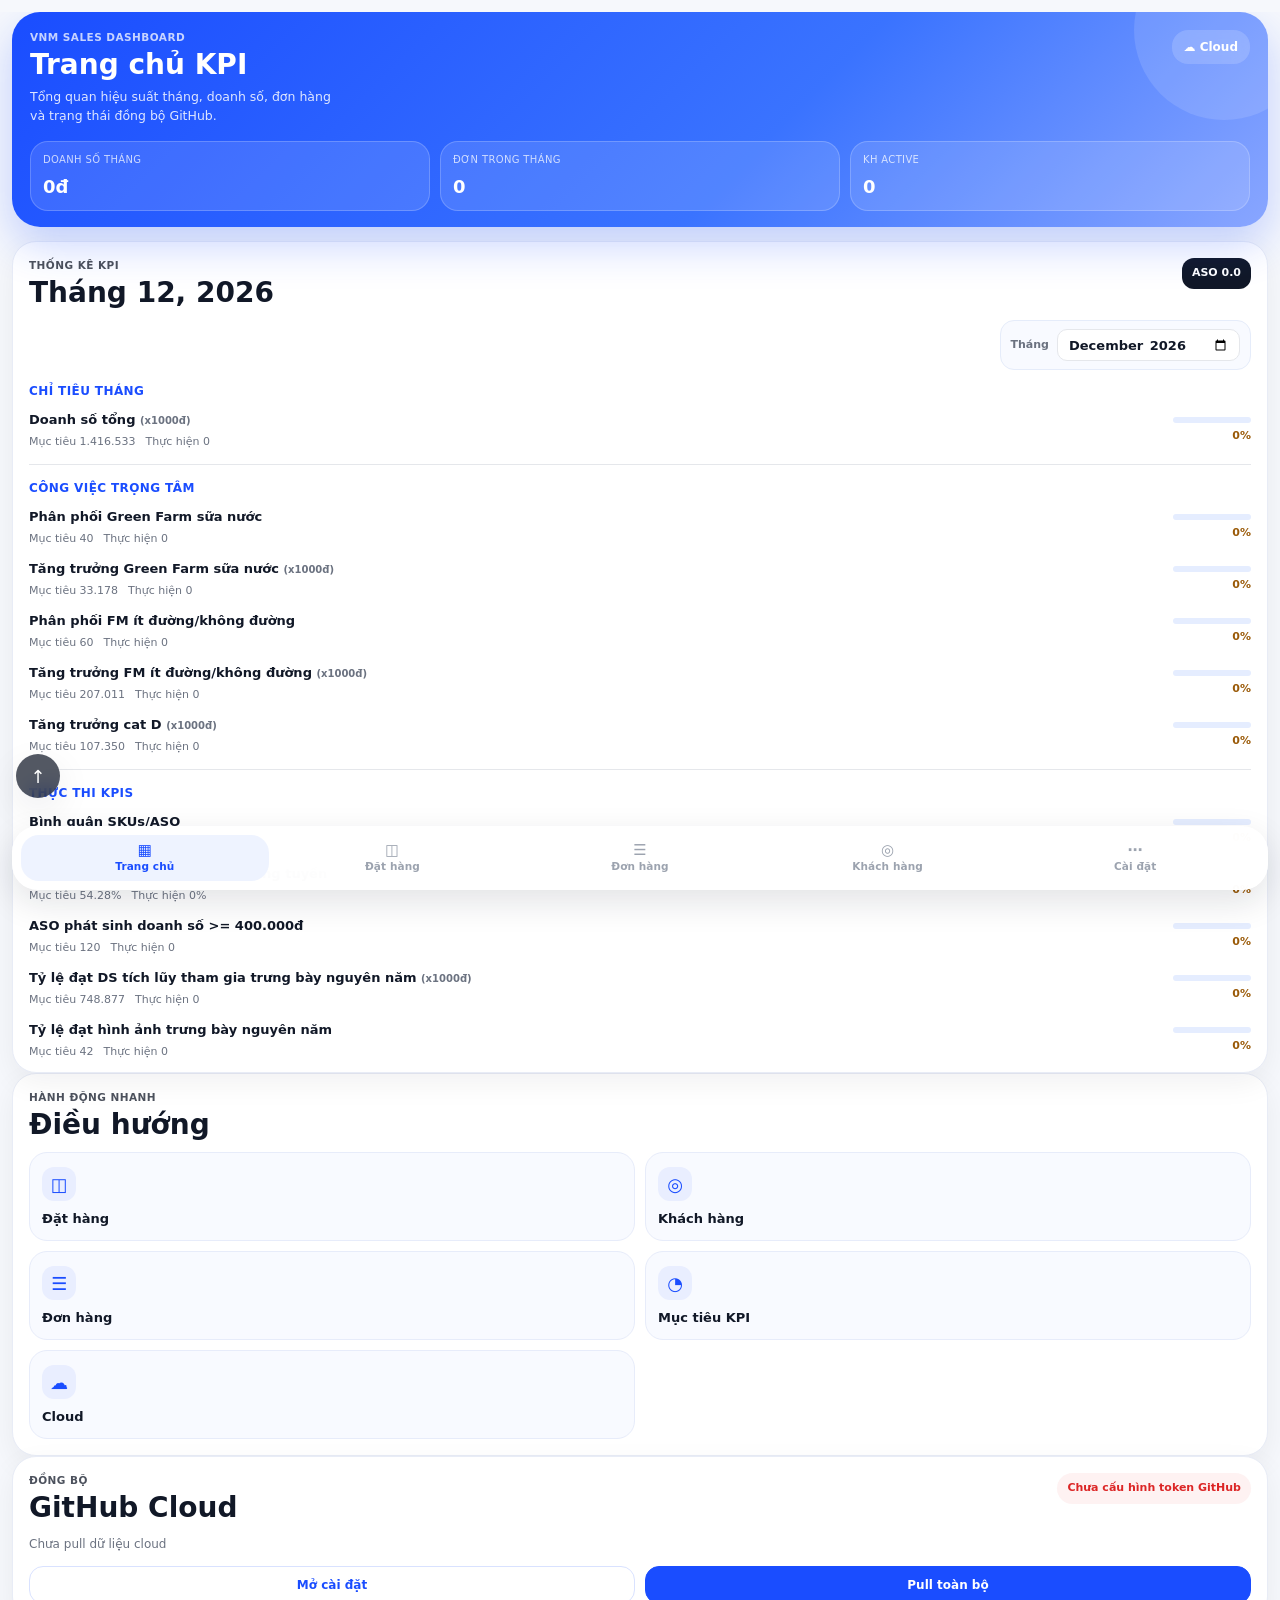
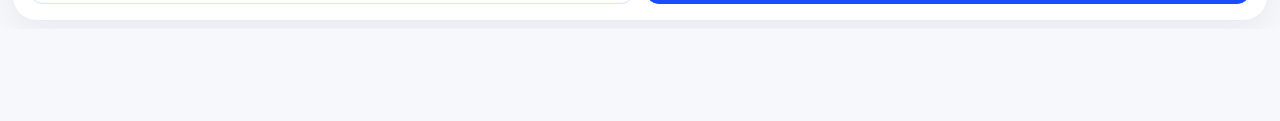
==== index.html @ 0642f8f5 "Refactor: centralize LS keys, escape HTML, ARIA, split long fns, add tests 1. Centralize all 13 loca" ====
<!DOCTYPE html>
<html lang="vi">
<head>
<meta charset="UTF-8">
<meta name="viewport" content="width=390,initial-scale=1,maximum-scale=1,minimum-scale=1,user-scalable=no,viewport-fit=cover">
<meta name="apple-mobile-web-app-capable" content="yes">
<meta name="apple-mobile-web-app-status-bar-style" content="black-translucent">
<meta name="apple-mobile-web-app-title" content="VNM Order">
<meta id="theme-color-meta" name="theme-color" content="#1A4DFF">
<title>VNM Order T04/2026</title>
<script>
try {
  var savedThemeMode = localStorage.getItem('vnm_theme_mode') || 'light';
  document.documentElement.setAttribute('data-theme', savedThemeMode === 'dark' ? 'dark' : 'light');
} catch (e) {}
</script>
<link rel="stylesheet" href="css/style.css">
</head>
<body>

<div id="loadingOverlay" class="loading-overlay">
  <div class="spinner"></div>
  <div style="font-size:17px;font-weight:700">Đang tải dữ liệu...</div>
  <div style="font-size:13px;opacity:.7">Lần đầu hơi lâu, vui lòng đợi</div>
</div>

<div id="main">

<!-- TRANG CHỦ KPI -->
<div id="page-home" class="page on" role="tabpanel" aria-labelledby="tab-home">
  <div class="home-shell">
    <div class="home-hero">
      <div class="home-hero-top">
        <div>
          <div class="home-kicker">VNM Sales Dashboard</div>
          <div class="home-title">Trang chủ KPI</div>
        </div>
        <button class="hero-sync-btn" onclick="syncOpenSettings()">☁️ Cloud</button>
      </div>
      <div class="home-subtitle">Tổng quan hiệu suất tháng, doanh số, đơn hàng và trạng thái đồng bộ GitHub.</div>
      <div id="home-hero-metrics" class="hero-metrics"></div>
    </div>
    <div id="home-content"></div>
  </div>
</div>

<!-- ĐẶT HÀNG -->
<div id="page-order" class="page" role="tabpanel" aria-labelledby="tab-order">
  <div class="sbar" style="padding-bottom:6px">
    <div class="page-head-inline">
      <div>
        <div class="page-kicker">Bán hàng</div>
        <div class="page-title">Đặt hàng</div>
      </div>
      <button class="head-mini-btn" onclick="gotoTab('don')">Xem đơn</button>
    </div>
    <div id="cus-selector" style="margin-bottom:6px"></div>
    <div class="sinp-wrap">
      <span class="sico">🔍</span>
      <input type="text" id="order-q" placeholder="Tìm sản phẩm, mã SP..." oninput="debounceRender('order')" aria-label="Tìm sản phẩm">
    </div>
    <div class="pills">
      <div class="pill on-all" onclick="setNhom(this,'order','')">Tất cả</div>
      <div class="pill" onclick="setNhom(this,'order','A')">A·Bột</div>
      <div class="pill" onclick="setNhom(this,'order','B')">B·Đặc</div>
      <div class="pill" onclick="setNhom(this,'order','C')">C·Nước</div>
      <div class="pill" onclick="setNhom(this,'order','D')">D·Chua</div>
    </div>
    <div class="pills" id="brand-pills" style="margin-top:5px;display:none"></div>
  </div>
  <div id="order-list"></div>
</div>

<!-- ĐƠN HÀNG -->
<div id="page-don" class="page" role="tabpanel" aria-labelledby="tab-don">
  <div class="page-section-head compact">
    <div>
      <div class="page-kicker">Lưu trữ và gửi đơn</div>
      <div class="page-title">Đơn hàng</div>
    </div>
    <button class="head-mini-btn" onclick="gotoTab('order')">Tạo đơn</button>
  </div>
  <div id="don-content"></div>
</div>

<!-- CÀI ĐẶT / QUẢN TRỊ -->
<div id="page-adm" class="page" role="tabpanel" aria-labelledby="tab-adm">
  <div class="page-section-head">
    <div>
      <div class="page-kicker">Quản trị dữ liệu</div>
      <div class="page-title">Cài đặt và vận hành</div>
    </div>
    <button class="head-mini-btn primary" onclick="syncOpenSettings()">Đồng bộ</button>
  </div>
  <div id="settings-overview" class="settings-overview"></div>
  <div class="settings-shortcuts">
    <button class="settings-card accent-blue" onclick="syncOpenSettings()">
      <span class="settings-card-title">Cloud GitHub</span>
      <span class="settings-card-desc">Push, pull, token, backup và restore</span>
    </button>
    <button class="settings-card accent-gold" onclick="gotoTab('km')">
      <span class="settings-card-title">Chương trình KM</span>
      <span class="settings-card-desc">Xem và chỉnh CTKM trong màn hình riêng</span>
    </button>
    <button class="settings-card accent-green" onclick="openBrandRulesSettings()">
      <span class="settings-card-title">Quy tắc phân loại</span>
      <span class="settings-card-desc">Tự cấu hình cách app nhận diện Green Farm, Ông Thọ, NSPN...</span>
    </button>
    <button class="settings-card accent-red" onclick="openCTSettings()" style="grid-column:1/-1">
      <span class="settings-card-title">📋 Quản lý CT Trưng Bày &amp; Tích Lũy</span>
      <span class="settings-card-desc">Xem và chỉnh DS min, chiết khấu, thưởng của VNM Shop · VIP Shop · SBPS theo từng mức</span>
    </button>
  </div>
  <div class="sbar">
    <div class="page-head-inline">
      <div>
        <div class="page-kicker">Danh mục bán hàng</div>
        <div class="page-title">Quản lý sản phẩm</div>
      </div>
      <button class="head-mini-btn" onclick="gotoTab('km')">CTKM</button>
    </div>
    <div class="sinp-wrap">
      <span class="sico">🔍</span>
      <input type="text" id="adm-q" placeholder="Tìm SP để chỉnh sửa..." oninput="debounceRender('adm')" aria-label="Tìm sản phẩm quản trị">
    </div>
    <div class="pills">
      <div class="pill on-all" onclick="setNhom(this,'adm','')">Tất cả</div>
      <div class="pill" onclick="setNhom(this,'adm','A')">A·Bột</div>
      <div class="pill" onclick="setNhom(this,'adm','B')">B·Đặc</div>
      <div class="pill" onclick="setNhom(this,'adm','C')">C·Nước</div>
      <div class="pill" onclick="setNhom(this,'adm','D')">D·Chua</div>
    </div>
  </div>
  <div class="adm-tools">
    <button class="btn-tool filled" onclick="syncOpenSettings()" style="background:linear-gradient(135deg,#2563EB,#3B82F6);border-color:#2563EB">☁️ Đồng bộ GitHub</button>
    <button class="btn-tool" onclick="exportProductsJSON()">📤 Xuất products.json</button>
    <button class="btn-tool" onclick="importProductsJSON()">📥 Nhập products.json</button>
  </div>
  <div id="adm-list" style="padding-bottom:72px"></div>
</div>

<!-- KHÁCH HÀNG -->
<div id="page-kh" class="page" role="tabpanel" aria-labelledby="tab-kh">
  <div class="sbar" style="padding-bottom:5px">
    <div class="page-head-inline">
      <div>
        <div class="page-kicker">Tuyến và độ phủ</div>
        <div class="page-title">Khách hàng</div>
      </div>
      <button class="head-mini-btn" onclick="gotoTab('home')">KPI</button>
    </div>
    <div class="sinp-wrap">
      <span class="sico">🔍</span>
      <input type="text" id="cus-search" placeholder="Tìm KH theo tên, mã..." oninput="cusFilterSearch(this.value)" aria-label="Tìm khách hàng">
    </div>
    <div class="pills" id="cus-route-pills" style="margin-bottom:5px"></div>
    <div style="display:flex;gap:6px;flex-wrap:wrap">
      <button onclick="cusExport()" style="flex:1;height:32px;border:1.5px solid var(--vm);border-radius:var(--Rr);background:#fff;color:var(--vm);font-size:11.5px;font-weight:700;cursor:pointer">📤 Xuất KH</button>
      <button onclick="cusImport()" style="flex:1;height:32px;border:1.5px solid var(--b);border-radius:var(--Rr);background:#fff;color:var(--b);font-size:11.5px;font-weight:700;cursor:pointer">📥 Nhập KH</button>
      <button onclick="cusManageRoutes()" style="flex:1;height:32px;border:1.5px solid var(--o);border-radius:var(--Rr);background:#fff;color:var(--o);font-size:11.5px;font-weight:700;cursor:pointer">📍 Tuyến</button>
    </div>
  </div>
  <div id="kh-list" style="padding-bottom:72px"></div>
</div>

<!-- CT KM -->
<div id="page-km" class="page" role="tabpanel">
  <div class="page-section-head compact">
    <div>
      <div class="page-kicker">Marketing programs</div>
      <div class="page-title">Chương trình khuyến mãi</div>
    </div>
    <button class="head-mini-btn" onclick="gotoTab('adm')">Cài đặt</button>
  </div>
  <div style="background:var(--card);margin:8px 12px;border-radius:var(--R);padding:12px;display:flex;gap:8px;flex-wrap:wrap;box-shadow:var(--shadow)">
    <button onclick="exportKM()" class="btn-tool" style="flex:1;margin:0;height:42px">📤 Xuất CT KM</button>
    <button onclick="importKM()" class="btn-tool" style="flex:1;margin:0;height:42px">📥 Nhập CT KM</button>
    <button onclick="loadKMFromURL()" class="btn-tool" style="flex:1;margin:0;height:42px">🌐 Load từ URL</button>
  </div>
  <div style="background:var(--card);margin:0 12px 8px;border-radius:var(--R);padding:10px 12px;display:flex;gap:8px;align-items:center;box-shadow:var(--shadow)">
    <input id="km-search-input" type="search" placeholder="Tìm theo tên CT KM..." oninput="kmSearchByName(this.value)" aria-label="Tìm chương trình khuyến mãi" style="flex:1;min-width:170px;height:40px;border:1.5px solid var(--n5);border-radius:var(--Rs);padding:0 14px;font-size:14px;">
    <button onclick="kmClearSearch()" class="btn-tool" style="flex:0 0 auto;margin:0;min-width:70px;height:40px;font-size:12px">✕ Xoá</button>
  </div>
  <div class="pills" style="margin:0 12px 8px">
    <div class="pill on-all" onclick="kmSetFilterGroup('')">Tất cả</div>
    <div class="pill" onclick="kmSetFilterGroup('A')">A·Bột</div>
    <div class="pill" onclick="kmSetFilterGroup('B')">B·Đặc</div>
    <div class="pill" onclick="kmSetFilterGroup('C')">C·Nước</div>
    <div class="pill" onclick="kmSetFilterGroup('D')">D·Chua</div>
    <div class="pill" onclick="kmSetFilterGroup('other')">Khác</div>
  </div>
  <div id="km-list" style="padding-bottom:72px"></div>
</div>

<!-- FABs -->
<button id="km-fab" class="fab-btn green" onclick="kmOpenModal()" style="display:none">＋</button>
<button id="adm-fab" class="fab-btn blue" onclick="spOpenModal()" style="display:none">＋</button>
<button id="kh-fab" class="fab-btn green" onclick="cusEdit(-1)" style="display:none">＋</button>
<button id="scroll-top-btn" onclick="scrollToTop()">↑</button>

<!-- MODAL THÊM/SỬA SP -->
<div id="sp-modal" onclick="spCloseModal(event)" style="display:none;position:fixed;inset:0;z-index:500;background:rgba(0,0,0,.5);backdrop-filter:blur(2px)">
  <div style="position:fixed;bottom:0;left:0;right:0;background:#fff;border-radius:20px 20px 0 0;max-height:92vh;display:flex;flex-direction:column;padding-bottom:env(safe-area-inset-bottom)">
    <div style="padding:16px 16px 12px;border-bottom:1px solid var(--n5);display:flex;justify-content:space-between;align-items:center;flex-shrink:0">
      <span id="sp-modal-t" style="font-size:17px;font-weight:800">Thêm sản phẩm</span>
      <button onclick="document.getElementById('sp-modal').style.display='none'" style="border:none;background:none;font-size:22px;color:var(--n3);cursor:pointer;padding:0">✕</button>
    </div>
    <div id="sp-modal-body" style="overflow-y:auto;padding:16px;flex:1"></div>
  </div>
</div>

<!-- KM MODAL -->
<div id="km-modal" onclick="kmCloseModal(event)" style="display:none;position:fixed;inset:0;z-index:500;background:rgba(0,0,0,.5);backdrop-filter:blur(2px)">
  <div style="position:fixed;bottom:0;left:0;right:0;background:#fff;border-radius:20px 20px 0 0;max-height:92vh;display:flex;flex-direction:column;padding-bottom:env(safe-area-inset-bottom)">
    <div style="padding:16px 16px 12px;border-bottom:1px solid var(--n5);display:flex;justify-content:space-between;align-items:center;flex-shrink:0">
      <span id="km-modal-t" style="font-size:17px;font-weight:800">Tạo CT KM</span>
      <button onclick="document.getElementById('km-modal').style.display='none'" style="border:none;background:none;font-size:22px;color:var(--n3);cursor:pointer;padding:0">✕</button>
    </div>
    <div id="km-modal-body" style="overflow-y:auto;padding:16px;flex:1"></div>
  </div>
</div>
</div><!-- #main -->

<div id="tabbar" role="tablist" aria-label="Điều hướng chính">
  <button class="tb on" onclick="gotoTab('home')" id="tab-home" role="tab" aria-selected="true" aria-controls="page-home"><span class="tb-icon">▦</span><span class="tb-label">Trang chủ</span></button>
  <button class="tb" onclick="gotoTab('order')" id="tab-order" role="tab" aria-selected="false" aria-controls="page-order"><span class="tb-icon">◫</span><span class="tb-label">Đặt hàng</span></button>
  <button class="tb" onclick="gotoTab('don')" id="tab-don" role="tab" aria-selected="false" aria-controls="page-don"><span class="tb-icon">☰</span><span class="tb-label">Đơn hàng</span><span class="tb-badge" id="don-badge"></span></button>
  <button class="tb" onclick="gotoTab('kh')" id="tab-kh" role="tab" aria-selected="false" aria-controls="page-kh"><span class="tb-icon">◎</span><span class="tb-label">Khách hàng</span></button>
  <button class="tb" onclick="gotoTab('adm')" id="tab-adm" role="tab" aria-selected="false" aria-controls="page-adm"><span class="tb-icon">⋯</span><span class="tb-label">Cài đặt</span></button>
</div>

<!-- ADMIN MODAL (legacy) -->
<div id="adm-modal" onclick="closeAdmModal(event)">
  <div id="adm-panel">
    <div class="adm-drag"></div>
    <div class="adm-phd">
      <span class="adm-ptitle" id="adm-ptitle">Chỉnh sửa SP</span>
      <button class="adm-pclose" onclick="closeAdmModal()">✕</button>
    </div>
    <div class="adm-pbody" id="adm-pbody"></div>
  </div>
</div>

<script src="js/config.js"></script>
<script src="js/data.js"></script>
<script src="js/cart.js"></script>
<script src="js/ui.js"></script>
<script src="js/km.js"></script>
<script src="js/customer.js"></script>
<script src="js/sync.js"></script>
<script src="js/main.js"></script>
</body>
</html>
---- css/style.css ----
/* ============================================================
   VNM ORDER — Vinamilk Mobile Dashboard v6
   Direction: Vinamilk Blue + VIB-like mobile banking clarity
   ============================================================ */

*{box-sizing:border-box;margin:0;padding:0;-webkit-tap-highlight-color:transparent}
html,body{width:100%;overflow-x:hidden}
body{font-family:system-ui,-apple-system,BlinkMacSystemFont,'Segoe UI',Roboto,'Helvetica Neue',Arial,sans-serif;background:var(--bg);color:var(--n1);font-size:14px;-webkit-text-size-adjust:100%;line-height:1.5;text-rendering:optimizeLegibility;-webkit-font-smoothing:antialiased;-moz-osx-font-smoothing:grayscale;font-synthesis:none;transition:background .2s ease,color .2s ease}
input,button,select,textarea{font-family:inherit;font-size:16px}

:root{
  /* Brand Colors */
  --vm:#1A4DFF;--vm2:#3A73FF;--vm3:#6C93FF;--vmL:#EEF3FF;--vmD:#1237B8;
  --gold:#F59E0B;--goldL:#FFF7E6;
  /* Semantic */
  --b:#2563EB;--bL:#EFF6FF;
  --r:#DC2626;--rL:#FEF2F2;
  --o:#F97316;--oL:#FFF7ED;
  --p:#7C3AED;--pL:#F5F3FF;
  /* Neutral */
  --bg:#F6F8FC;--card:#FFFFFF;
  --n1:#111827;--n2:#374151;--n3:#6B7280;--n4:#D1D5DB;--n5:#E5E7EB;--n6:#F3F4F6;
   --surface:#FFFFFF;--surface-2:#F8FAFC;
   --tabbar-bg:rgba(255,255,255,.96);--tabbar-border:rgba(255,255,255,.7);
   --overlay-bg:rgba(17,24,39,.72);
   --theme-card-bg:linear-gradient(135deg,#EEF3FF,#F8FBFF);
   --theme-card-border:#D9E2FF;
   --theme-card-active:#1A4DFF;
  /* Layout */
  --R:18px;--Rs:12px;--Rr:20px;
  --shadow:0 10px 30px rgba(17,24,39,.06);
  --shadow2:0 12px 36px rgba(17,24,39,.08);
  --shadow3:0 16px 44px rgba(17,24,39,.12);
}

html[data-theme='dark']{
   color-scheme:dark;
   --bg:#07111f;
   --card:#0f172a;
   --surface:#111c31;
   --surface-2:#0b1528;
   --n1:#e5eefc;
   --n2:#c7d3e6;
   --n3:#93a4bf;
   --n4:#41506b;
   --n5:#22304a;
   --n6:#16233a;
   --vmL:#112853;
   --bL:#10233f;
   --rL:#3a1820;
   --oL:#372312;
   --goldL:#372a10;
   --pL:#25183d;
   --tabbar-bg:rgba(9,16,30,.92);
   --tabbar-border:rgba(55,72,101,.65);
   --overlay-bg:rgba(3,8,18,.82);
   --theme-card-bg:linear-gradient(135deg,#0d1b32,#12274d);
   --theme-card-border:#294b8d;
   --theme-card-active:#7ea6ff;
   --shadow:0 10px 30px rgba(0,0,0,.28);
   --shadow2:0 12px 36px rgba(0,0,0,.34);
   --shadow3:0 16px 44px rgba(0,0,0,.42);
}

/* ============================================================
   TABBAR — Bottom navigation
   ============================================================ */
#tabbar{position:fixed;left:12px;right:12px;bottom:calc(10px + env(safe-area-inset-bottom));z-index:300;background:var(--tabbar-bg);backdrop-filter:blur(18px);-webkit-backdrop-filter:blur(18px);display:flex;border:1px solid var(--tabbar-border);box-shadow:0 12px 34px rgba(17,24,39,.12);border-radius:26px;padding:8px}
.tb{flex:1;border:none;background:none;color:#9CA3AF;font-size:10.5px;font-weight:700;letter-spacing:.1px;padding:8px 2px;cursor:pointer;position:relative;transition:all .2s ease;display:flex;flex-direction:column;align-items:center;gap:3px;border-radius:18px}
.tb.on{color:var(--vm);background:var(--vmL)}
.tb:active{opacity:.7;transform:scale(.98)}
.tb-icon{font-size:15px;line-height:1}
.tb-label{line-height:1.1}
.tb-badge{position:absolute;top:4px;right:calc(50% - 18px);background:var(--r);color:#fff;border-radius:9px;font-size:9px;font-weight:800;padding:1px 5px;min-width:16px;text-align:center;display:none;box-shadow:0 1px 3px rgba(220,38,38,.4)}

/* ============================================================
   MAIN LAYOUT
   ============================================================ */
#main{padding-top:calc(12px + env(safe-area-inset-top));padding-bottom:calc(92px + env(safe-area-inset-bottom))}
.page{display:none !important;overflow-y:auto;-webkit-overflow-scrolling:touch;min-height:calc(100vh - 104px - env(safe-area-inset-bottom))}
.page.on{display:block !important}
#page-order.on{display:flex !important;flex-direction:column;overflow:hidden}
#order-list{flex:1;overflow-y:auto;-webkit-overflow-scrolling:touch}

/* ============================================================
   SEARCH BAR — Sticky within page (NOT fixed)
   ============================================================ */
.sbar{position:sticky;top:0;z-index:50;background:rgba(246,248,252,.96);backdrop-filter:blur(14px);-webkit-backdrop-filter:blur(14px);padding:10px 12px 8px}
.sinp-wrap{position:relative;margin-bottom:7px}
.sinp-wrap input{width:100%;height:40px;background:var(--n6);border:1.5px solid transparent;border-radius:var(--Rr);padding:0 14px 0 38px;font-size:16px;color:var(--n1);transition:border-color .2s}
.sinp-wrap input:focus{outline:none;border-color:var(--vm);background:#fff}
.sinp-wrap input::placeholder{color:var(--n3)}
.sico{position:absolute;left:12px;top:50%;transform:translateY(-50%);color:var(--n3);font-size:15px;pointer-events:none}

/* ============================================================
   PILLS — Rounded filter chips
   ============================================================ */
.pills{display:flex;gap:6px;overflow-x:auto;scrollbar-width:none;padding:1px 0}.pills::-webkit-scrollbar{display:none}
.pill{flex-shrink:0;border:1.5px solid var(--n5);background:var(--card);color:var(--n2);font-size:12px;font-weight:600;padding:5px 14px;border-radius:var(--Rr);cursor:pointer;white-space:nowrap;transition:all .15s ease}
.pill:active{transform:scale(.96)}
.pill.on-all{background:var(--n1);color:#fff;border-color:var(--n1)}
.pill.on-A{background:var(--bL);color:var(--b);border-color:var(--b)}
.pill.on-B{background:var(--oL);color:var(--o);border-color:var(--o)}
.pill.on-C{background:var(--vmL);color:var(--vm);border-color:var(--vm)}
.pill.on-D{background:var(--rL);color:var(--r);border-color:var(--r)}
.pill.on-other{background:var(--n6);color:var(--n1);border-color:var(--n3)}

/* ============================================================
   PRODUCT CARD — Clean elevated cards
   ============================================================ */
.sp-card{background:var(--card);margin:8px 12px;border-radius:var(--R);box-shadow:var(--shadow);overflow:hidden;border:1px solid #E8ECF6;transition:all .2s ease}
.sp-card.inCart{border-color:var(--vm2);box-shadow:0 0 0 1px var(--vm2),var(--shadow)}
.sp-top{display:flex;gap:10px;padding:12px 14px 10px}
.sp-bar{width:3.5px;border-radius:2px;flex-shrink:0;align-self:stretch}
.sp-body{flex:1;min-width:0}
.sp-toggle{flex-shrink:0;align-self:center;background:none;border:none;cursor:pointer;color:var(--n3);font-size:12px;padding:4px 2px 4px 4px;line-height:1;transition:opacity .15s}
.sp-toggle:active{opacity:.5}
.sp-name{font-size:14px;font-weight:700;color:var(--n1);line-height:1.35;word-break:break-word;display:flex;align-items:center;gap:4px;cursor:pointer}
.sp-meta{display:flex;gap:5px;flex-wrap:wrap;margin-top:5px}
.sp-chip{font-size:10.5px;font-weight:600;color:var(--n3);background:var(--n6);border-radius:6px;padding:2px 8px}
.sp-kmbadge{font-size:10.5px;font-weight:700;color:var(--vm);background:var(--vmL);border-radius:6px;padding:2px 8px}
.km-line{display:flex;gap:6px;flex-wrap:wrap;padding:4px 14px 0;line-height:1.4}
.km-jump-chip{border:none;background:var(--vmL);color:var(--vm);font-size:11px;font-weight:800;padding:4px 9px;border-radius:999px;cursor:pointer;line-height:1.2}
.km-jump-chip.muted{background:var(--n6);color:var(--n3)}
.km-jump-chip:active{transform:scale(.97)}

/* ============================================================
   PRICE TABLE — Refined grid
   ============================================================ */
.ptbl{margin:10px 14px 0;border-radius:var(--Rs);overflow:hidden;border:1px solid var(--n5)}
.pt-h{display:grid;grid-template-columns:52px 1fr 1fr 1fr;background:var(--n6);border-bottom:1px solid var(--n5);padding:6px 10px}
.phc{font-size:10px;font-weight:700;color:var(--n3);text-transform:uppercase;letter-spacing:.3px;text-align:right}.phc:first-child{text-align:left}.phc.km{color:var(--vm)}.phc.vt{color:var(--b)}
.pt-r{display:grid;grid-template-columns:52px 1fr 1fr 1fr;padding:7px 10px;background:#fff}
.pt-r+.pt-r{border-top:1px solid var(--n6)}
.prc-l{font-size:11.5px;font-weight:700;color:var(--n2)}
.prc-g{font-size:11.5px;color:var(--n4);text-align:right}.prc-g.sx{text-decoration:line-through;color:var(--n4)}
.prc-k{font-size:13.5px;font-weight:800;text-align:right}.prc-k.eq{color:var(--n1)}.prc-k.dif{color:var(--vm)}
.prc-v{font-size:11px;color:var(--b);text-align:right;font-weight:600}

/* ============================================================
   QUANTITY INPUT AREA
   ============================================================ */
.qty-area{display:flex;gap:8px;padding:12px 14px 14px;align-items:center}
.qbox{display:flex;align-items:stretch;border:1.5px solid var(--n5);border-radius:var(--Rs);overflow:hidden;flex:1;transition:border-color .2s}
.qbox:focus-within{border-color:var(--vm)}
.qlbl{background:var(--n6);font-size:11.5px;font-weight:700;color:var(--n2);padding:0 10px;display:flex;align-items:center;border-right:1px solid var(--n5);white-space:nowrap}
.qinp{flex:1;height:44px;border:none;text-align:center;font-size:18px;font-weight:700;color:var(--n1);background:#fff;-webkit-appearance:none;min-width:0}
.qinp:focus{outline:none;background:var(--vmL)}
.btn-add{height:44px;padding:0 16px;background:var(--vm);color:#fff;border:none;border-radius:var(--Rs);font-size:14px;font-weight:700;cursor:pointer;white-space:nowrap;flex-shrink:0;transition:all .15s}
.btn-add:active{background:var(--vmD);transform:scale(.96)}

/* ============================================================
   PREVIEW BOX
   ============================================================ */
.pv-box{margin:0 14px 12px;background:var(--vmL);border-radius:var(--Rs);padding:10px 12px;border:1px solid #C9D7FF;display:none}
.pv-row{display:flex;justify-content:space-between;align-items:baseline;margin-bottom:4px}
.pv-l{font-size:12px;color:var(--vm2);font-weight:600}.pv-v{font-size:14px;font-weight:800;color:var(--vm)}.pv-vat{font-size:11.5px;color:var(--b)}
.pv-v-sm{font-size:12.5px;font-weight:700;color:var(--vm);text-align:right;margin-left:10px}
.pv-note{font-size:11px;color:var(--n2);text-align:right;margin-left:10px}
.pv-row-note{align-items:flex-start}
.btn-ok{width:100%;height:40px;background:var(--vm);color:#fff;border:none;border-radius:var(--Rs);font-size:14px;font-weight:700;cursor:pointer;margin-top:6px;transition:all .15s}
.btn-ok:active{background:var(--vmD)}

/* ============================================================
   ORDER PAGE (Đơn hàng)
   ============================================================ */
.ord-wrap{background:var(--card);margin:8px 12px;border-radius:var(--R);box-shadow:var(--shadow2);overflow:hidden;border:1px solid #E8ECF6}
.ord-hd{background:linear-gradient(135deg,var(--vm),var(--vm2));color:#fff;padding:14px 16px;display:flex;justify-content:space-between;align-items:center}
.ord-hdT{font-size:15px;font-weight:700}.ord-hdV{font-size:17px;font-weight:800}
.oi{padding:12px 16px;border-bottom:1px solid var(--n5)}
.oi-top{display:flex;justify-content:space-between;align-items:flex-start}
.oi-name{font-size:13.5px;font-weight:700;flex:1;padding-right:8px;word-break:break-word;line-height:1.35}
.oi-del{border:none;background:none;color:var(--r);font-size:16px;cursor:pointer;flex-shrink:0;padding:2px}
.oi-sub{font-size:11px;color:var(--n3);margin:3px 0}
.oi-qty{font-size:11.5px;color:var(--n2);font-weight:600;margin-bottom:4px}
.oi-km{font-size:11px;color:var(--vm);font-weight:700;background:var(--vmL);padding:3px 8px;border-radius:6px;display:inline-block;margin-bottom:4px}
.oi-pr{display:flex;justify-content:space-between;align-items:baseline}
.oi-pl{font-size:11.5px;color:var(--n2)}.oi-pv{font-size:15px;font-weight:800;color:var(--vm)}

.ord-ft{padding:14px 16px 16px}
.ft-row{display:flex;justify-content:space-between;align-items:baseline;margin-bottom:6px}
.ft-l{font-size:12.5px;color:var(--n2)}.ft-v{font-size:12.5px;color:var(--n2);font-weight:500}
.ft-save{font-size:12.5px;color:var(--r);font-weight:700}
.ft-grand{border-top:2px solid var(--n5);padding-top:12px;margin-top:8px}
.ft-gr{display:flex;justify-content:space-between;align-items:baseline;margin-bottom:4px}
.ft-gl{font-size:15px;font-weight:700}.ft-gv{font-size:22px;font-weight:800;color:var(--vm)}
.ft-vl{font-size:11.5px;color:var(--b)}.ft-vv{font-size:14px;font-weight:700;color:var(--b)}
.makh-inp{width:100%;height:44px;border:1.5px solid var(--n5);border-radius:var(--R);font-size:16px;padding:0 14px;margin:10px 0 8px;color:var(--n1);transition:border-color .2s}
.makh-inp:focus{outline:none;border-color:var(--vm)}
.btn-submit{width:100%;height:50px;background:linear-gradient(135deg,var(--vm),var(--vm2));color:#fff;border:none;border-radius:var(--R);font-size:16px;font-weight:800;cursor:pointer;box-shadow:0 4px 12px rgba(26,77,255,.24);transition:all .15s}
.btn-submit:active{transform:scale(.98);box-shadow:0 2px 6px rgba(26,77,255,.18)}
.btn-clear{width:100%;height:42px;background:none;color:var(--r);border:1.5px solid var(--r);border-radius:var(--R);font-size:13px;font-weight:600;cursor:pointer;margin-top:8px}
.order-meta-grid{display:grid;grid-template-columns:1fr;gap:8px;margin-top:12px}
.order-meta-field{display:flex;flex-direction:column;gap:4px}
.order-meta-label{font-size:10.5px;font-weight:700;color:var(--n3);text-transform:uppercase;letter-spacing:.3px}
.order-date-input{width:100%;height:42px;border:1.5px solid var(--n5);border-radius:var(--Rs);padding:0 12px;background:#fff;color:var(--n1);font-size:15px;font-weight:700}
.order-date-input:focus{outline:none;border-color:var(--vm)}

/* ============================================================
   ADMIN / MANAGE SECTION
   ============================================================ */
.adm-section{margin:8px 12px 0;background:var(--card);border-radius:var(--R);box-shadow:var(--shadow);overflow:hidden;border:1px solid #E8ECF6}
.adm-sec-hd{background:var(--vm);color:#fff;padding:12px 16px;font-size:13.5px;font-weight:700;display:flex;justify-content:space-between;align-items:center;letter-spacing:.2px}
.adm-sp-row{padding:12px 16px;border-bottom:1px solid var(--n5)}
.adm-sp-name{font-size:14px;font-weight:700;color:var(--n1);margin-bottom:3px;word-break:break-word}
.adm-sp-info{display:flex;gap:6px;flex-wrap:wrap;align-items:center}
.adm-chip{font-size:10.5px;font-weight:600;color:var(--n3);background:var(--n6);border-radius:6px;padding:2px 8px}

/* Admin Modal */
#adm-modal{display:none;position:fixed;inset:0;z-index:500;background:rgba(0,0,0,.5)}
#adm-panel{position:fixed;bottom:0;left:0;right:0;background:var(--card);border-radius:20px 20px 0 0;max-height:88vh;overflow-y:auto;padding-bottom:calc(16px + env(safe-area-inset-bottom))}
.adm-drag{width:36px;height:4px;background:var(--n4);border-radius:2px;margin:12px auto 10px}
.adm-phd{padding:0 16px 12px;border-bottom:1px solid var(--n5);display:flex;justify-content:space-between;align-items:center}
.adm-ptitle{font-size:17px;font-weight:800;color:var(--n1)}
.adm-pclose{border:none;background:none;font-size:22px;color:var(--n3);cursor:pointer}
.adm-pbody{padding:16px}

/* Tool Buttons */
.adm-tools{padding:0 12px 10px}
.btn-tool{width:100%;height:48px;border:1.5px solid var(--vm);border-radius:var(--R);background:var(--card);color:var(--vm);font-size:14px;font-weight:700;cursor:pointer;margin-top:8px;transition:all .15s}
.btn-tool:active{transform:scale(.98)}
.btn-tool.filled{background:var(--vm);color:#fff;box-shadow:0 2px 8px rgba(26,77,255,.18)}

/* ============================================================
   KH (Customer) CARDS
   ============================================================ */
.kh-card{background:var(--card);margin:8px 12px;border-radius:var(--R);box-shadow:var(--shadow);overflow:hidden}
.kh-head{background:var(--bg);padding:12px 16px;display:flex;justify-content:space-between;align-items:center;border-bottom:1px solid var(--n5)}
.kh-ma{font-size:15px;font-weight:700}.kh-total{font-size:14px;font-weight:700;color:var(--vm)}
.kh-ord{padding:8px 16px;border-bottom:1px solid var(--n5)}
.ko-d{font-size:11.5px;color:var(--n2)}.ko-s{font-size:13px;font-weight:700;color:var(--vm)}
.ko-i{font-size:11px;color:var(--n3);margin-top:2px}

/* ============================================================
   KM CARDS
   ============================================================ */
.km-card{background:var(--card);margin:8px 12px;border-radius:var(--R);box-shadow:var(--shadow);overflow:hidden}
.km-card.km-card-focus{box-shadow:0 0 0 2px rgba(26,77,255,.18),var(--shadow2);border:1px solid rgba(26,77,255,.28)}
.km-card-h{padding:14px 16px;display:flex;justify-content:space-between;align-items:flex-start;gap:8px;border-bottom:1px solid var(--n5)}
.km-card-nm{font-size:14.5px;font-weight:800;color:var(--n1);margin-bottom:3px}
.km-card-sm{font-size:11.5px;color:var(--n3);line-height:1.4}
.km-badge{font-size:10.5px;font-weight:700;padding:3px 10px;border-radius:var(--Rr);background:var(--n6);color:var(--n3);white-space:nowrap;flex-shrink:0}
.km-badge.on{background:var(--vmL);color:var(--vm)}
.km-card-f{padding:10px 16px;display:flex;gap:8px}
.btn-kme{flex:1;height:36px;border:1.5px solid var(--vm);border-radius:var(--Rs);background:var(--card);color:var(--vm);font-size:12.5px;font-weight:700;cursor:pointer;transition:all .15s}
.btn-kme:active{background:var(--vmL)}
.btn-kmt{height:36px;padding:0 14px;border:1.5px solid var(--n5);border-radius:var(--Rs);background:var(--card);color:var(--n2);font-size:12.5px;font-weight:700;cursor:pointer}
.btn-kmd{height:36px;padding:0 14px;border:1.5px solid var(--r);border-radius:var(--Rs);background:var(--card);color:var(--r);font-size:12.5px;font-weight:700;cursor:pointer}

/* KM Section Header */
.km-sec-hd{padding:10px 16px;font-weight:700;color:var(--n1);background:var(--n6);border-bottom:1px solid var(--n5);font-size:13.5px}

/* ============================================================
   KM FORM FIELDS
   ============================================================ */
.kf{margin-bottom:16px}
.kfl{font-size:11px;font-weight:800;color:var(--n3);text-transform:uppercase;letter-spacing:.5px;margin-bottom:6px}
.km-types{display:grid;grid-template-columns:1fr 1fr;gap:8px}
.km-type-btn{border:1.5px solid var(--n5);border-radius:var(--Rs);background:var(--card);color:var(--n2);font-size:12.5px;font-weight:700;padding:10px 8px;cursor:pointer;text-align:center;transition:all .15s}
.km-type-btn.sel{border-color:var(--vm);background:var(--vmL);color:var(--vm)}
.km-stack-btn{border:1.5px solid var(--n5);border-radius:var(--Rs);background:var(--card);color:var(--n2);font-size:12.5px;font-weight:700;padding:12px 10px;cursor:pointer;text-align:center;line-height:1.4;width:100%;transition:all .15s}
.km-stack-btn.sel{border-color:var(--b);background:var(--bL);color:var(--b)}
.km-nhom-row{display:flex;gap:6px;flex-wrap:wrap;margin-bottom:8px}
.km-nhom-btn{border:1.5px solid var(--n5);background:var(--card);color:var(--n2);font-size:11.5px;font-weight:700;padding:5px 14px;border-radius:var(--Rr);cursor:pointer;transition:all .15s}
.km-nhom-btn.sel{background:var(--vm);color:#fff;border-color:var(--vm)}
.km-picker{background:var(--n6);border-radius:var(--Rs);border:1px solid var(--n5);padding:8px;max-height:200px;overflow-y:auto}
.km-pick-row{display:flex;align-items:center;gap:8px;padding:6px 0;border-bottom:1px solid var(--card)}
.km-pick-row:last-child{border:none}
.km-pick-cb{width:20px;height:20px;accent-color:var(--vm);cursor:pointer;flex-shrink:0}
.km-tier-row{display:flex;gap:7px;align-items:center;margin-bottom:8px;background:var(--card);border:1px solid var(--n5);border-radius:var(--Rs);padding:10px 12px}
.km-tier-row label{font-size:11.5px;font-weight:700;color:var(--n2);white-space:nowrap}
.km-tier-row input,.km-tier-row select{flex:1;min-width:50px;height:36px;border:1.5px solid var(--n5);border-radius:8px;padding:0 8px;font-size:14px;color:var(--n1)}
.km-tier-row input:focus,.km-tier-row select:focus{outline:none;border-color:var(--vm)}
.btn-dtr{border:none;background:none;color:var(--r);font-size:16px;cursor:pointer;flex-shrink:0;padding:4px}
.btn-atr{width:100%;height:36px;border:1.5px dashed var(--n4);border-radius:var(--Rs);background:none;color:var(--n3);font-size:12.5px;font-weight:600;cursor:pointer;margin-top:6px}
.km-preview-box{background:var(--vmL);border:1px solid #C9D7FF;border-radius:var(--Rs);padding:12px 14px;margin-top:10px}
.km-pv-row{display:flex;justify-content:space-between;font-size:12.5px;color:var(--n2);margin-bottom:4px}
.btn-km-save{width:100%;height:52px;background:linear-gradient(135deg,var(--vm),var(--vm2));color:#fff;border:none;border-radius:var(--R);font-size:16px;font-weight:800;cursor:pointer;margin-top:12px;box-shadow:0 4px 12px rgba(26,77,255,.24);transition:all .15s}
.btn-km-save:active{transform:scale(.98)}
.custom-progress-row{display:grid;grid-template-columns:minmax(0,2fr) repeat(3,minmax(0,1fr)) 36px;gap:8px;align-items:center;background:var(--card);border:1px solid var(--n5);border-radius:var(--Rs);padding:10px 12px;margin-bottom:8px}
.custom-progress-input{width:100%;height:36px;border:1.5px solid var(--n5);border-radius:8px;padding:0 10px;font-size:13px;color:var(--n1);min-width:0}
.custom-progress-input:focus{outline:none;border-color:var(--vm)}
.custom-progress-remove{width:36px;height:36px;border:none;border-radius:8px;background:var(--rL);color:var(--r);font-size:15px;font-weight:800;cursor:pointer}

/* ============================================================
   LOADING OVERLAY
   ============================================================ */
.loading-overlay{position:fixed;inset:0;background:var(--overlay-bg);z-index:999;display:none;align-items:center;justify-content:center;color:#fff;font-size:18px;font-weight:bold;flex-direction:column;gap:12px;backdrop-filter:blur(8px)}
.loading-overlay.show{display:flex}
.loading-overlay .spinner{width:36px;height:36px;border:3px solid rgba(255,255,255,.3);border-top-color:#fff;border-radius:50%;animation:spin .8s linear infinite}
@keyframes spin{to{transform:rotate(360deg)}}
#vnm-toast{position:fixed;bottom:82px;left:50%;transform:translateX(-50%) translateY(10px);background:rgba(17,24,39,.93);color:#fff;padding:10px 18px;border-radius:20px;font-size:13px;font-weight:600;z-index:9999;pointer-events:none;opacity:0;transition:opacity .2s,transform .2s;max-width:calc(100vw - 40px);text-align:center;white-space:pre-line;line-height:1.5}
#vnm-toast.show{opacity:1;transform:translateX(-50%) translateY(0)}

/* ============================================================
   FAVORITES STAR
   ============================================================ */
.fav-star{cursor:pointer;font-size:18px;color:var(--n4);transition:color .2s,transform .15s;margin-left:5px;flex-shrink:0}
.fav-star.active{color:var(--gold);text-shadow:0 0 4px rgba(212,168,67,.3)}
.fav-star:active{transform:scale(1.2)}

/* ============================================================
   SP NHOM BADGES IN PICKER
   ============================================================ */
.km-pick-row .sp-nhom-badge{font-size:9.5px;font-weight:700;padding:2px 6px;border-radius:4px;margin-left:5px;background:var(--n6);color:var(--n2)}
.km-pick-row .sp-nhom-badge.A{background:var(--bL);color:var(--b)}
.km-pick-row .sp-nhom-badge.B{background:var(--oL);color:var(--o)}
.km-pick-row .sp-nhom-badge.C{background:var(--vmL);color:var(--vm)}
.km-pick-row .sp-nhom-badge.D{background:var(--rL);color:var(--r)}

/* ============================================================
   ORDER SECTION HEADERS
   ============================================================ */
.empty{text-align:center;padding:56px 24px;color:var(--n3);font-size:15px;line-height:1.7}
.order-section{margin:8px 0}
.order-sec-hd{padding:8px 14px;font-weight:700;color:var(--n1);border-radius:var(--Rs);margin:0 12px 6px;font-size:13.5px;display:flex;align-items:center;gap:6px}

/* ============================================================
   UTILITY
   ============================================================ */
.add-kh-row{display:flex;gap:8px;padding:8px 12px 4px}
.add-kh-inp{flex:1;height:40px;border:1.5px solid var(--n5);border-radius:var(--Rs);padding:0 12px;font-size:16px;color:var(--n1)}
.add-kh-inp:focus{outline:none;border-color:var(--vm)}
.add-kh-btn{height:40px;padding:0 16px;background:var(--vm);color:#fff;border:none;border-radius:var(--Rs);font-weight:700;cursor:pointer;font-size:13px}

/* ============================================================
   FAB — Floating Action Button
   ============================================================ */
.fab-btn{position:fixed;bottom:calc(102px + env(safe-area-inset-bottom));right:16px;width:56px;height:56px;border-radius:28px;color:#fff;border:none;font-size:26px;cursor:pointer;z-index:250;display:none;align-items:center;justify-content:center;transition:transform .15s,box-shadow .15s}
.fab-btn:active{transform:scale(.9)}
.fab-btn.green{background:var(--vm);box-shadow:0 4px 16px rgba(26,77,255,.28)}
.fab-btn.blue{background:var(--b);box-shadow:0 4px 16px rgba(37,99,235,.35)}

/* Scroll to top */
#scroll-top-btn{position:fixed;bottom:calc(102px + env(safe-area-inset-bottom));left:16px;width:44px;height:44px;border-radius:22px;background:rgba(17,24,39,.72);color:#fff;border:none;font-size:18px;cursor:pointer;box-shadow:var(--shadow2);z-index:250;display:flex;align-items:center;justify-content:center;backdrop-filter:blur(8px);-webkit-backdrop-filter:blur(8px)}

/* ============================================================
    App Shell + Dashboard
    ============================================================ */
.home-shell{padding:0 12px 8px}
.home-hero{background:linear-gradient(135deg,#1A4DFF 0%,#3A73FF 60%,#89A6FF 100%);border-radius:28px;padding:18px 18px 16px;color:#fff;box-shadow:0 18px 44px rgba(26,77,255,.24);position:relative;overflow:hidden;margin-bottom:14px}
.home-hero:after{content:'';position:absolute;width:180px;height:180px;border-radius:50%;background:rgba(255,255,255,.12);right:-46px;top:-72px}
.home-hero-top{display:flex;justify-content:space-between;align-items:flex-start;gap:12px;position:relative;z-index:1}
.home-kicker,.page-kicker,.dashboard-kicker{font-size:10.5px;font-weight:800;letter-spacing:.45px;text-transform:uppercase;opacity:.75}
.home-title,.page-title,.dashboard-title{font-size:28px;font-weight:800;line-height:1.08;margin-top:4px}
.home-subtitle{font-size:12.5px;line-height:1.5;opacity:.85;max-width:310px;margin-top:8px;position:relative;z-index:1}
.hero-sync-btn,.head-mini-btn{border:none;background:rgba(255,255,255,.16);color:#fff;border-radius:16px;padding:10px 12px;font-size:12px;font-weight:800;cursor:pointer;backdrop-filter:blur(8px)}
.head-mini-btn{background:#E9EEFF;color:var(--vm)}
.head-mini-btn.primary{background:var(--vm);color:#fff}
.hero-metrics{display:grid;grid-template-columns:repeat(3,1fr);gap:10px;margin-top:16px;position:relative;z-index:1}
.hero-metric-card{background:rgba(255,255,255,.12);border:1px solid rgba(255,255,255,.2);border-radius:18px;padding:10px 12px;min-width:0}
.hero-metric-label{font-size:10px;opacity:.74;text-transform:uppercase;letter-spacing:.35px}
.hero-metric-value{font-size:18px;font-weight:800;margin-top:6px;white-space:nowrap;overflow:hidden;text-overflow:ellipsis}
.dashboard-grid{display:grid;gap:12px}
.dashboard-card{background:var(--card);border-radius:24px;border:1px solid #E8ECF6;box-shadow:var(--shadow);padding:16px}
.dashboard-card-wide{padding-bottom:12px}
.dashboard-card-head{display:flex;justify-content:space-between;align-items:flex-start;gap:10px;margin-bottom:12px}
.dashboard-status{padding:7px 10px;border-radius:12px;background:#111827;color:#fff;font-size:11px;font-weight:800}
.dashboard-toolbar{display:flex;justify-content:flex-end;margin-bottom:12px}
.dashboard-month-filter{display:flex;align-items:center;gap:8px;background:#F8FAFF;border:1px solid #E5ECFA;border-radius:14px;padding:8px 10px;font-size:11px;font-weight:700;color:var(--n3)}
.dashboard-month-filter input{height:32px;border:1.5px solid var(--n5);border-radius:10px;padding:0 10px;background:var(--card);color:var(--n1);font-size:13px;font-weight:700}
.dashboard-month-filter input:focus{outline:none;border-color:var(--vm)}
.kpi-group+.kpi-group{margin-top:14px;padding-top:14px;border-top:1px solid var(--n5)}
.kpi-group-title{font-size:12px;font-weight:800;color:var(--vm);text-transform:uppercase;letter-spacing:.4px;margin-bottom:10px}
.kpi-config-group{background:#F8FAFF;border:1px solid #E5ECFA;border-radius:14px;padding:12px;margin-bottom:10px}
.kpi-config-title{font-size:12px;font-weight:800;color:var(--vm);margin-bottom:8px}
.kpi-table{display:grid;gap:12px}
.kpi-row{display:grid;grid-template-columns:1fr 78px;gap:12px;align-items:center}
.kpi-name{font-size:13px;font-weight:800;color:var(--n1)}
.kpi-unit-note{font-size:10px;font-weight:700;color:var(--n3)}
.kpi-values{display:flex;gap:10px;flex-wrap:wrap;font-size:11px;color:var(--n3);margin-top:4px}
.kpi-progress{display:flex;flex-direction:column;align-items:flex-end;gap:5px}
.kpi-progress-bar{width:100%;height:6px;border-radius:999px;background:#E5EDFF;overflow:hidden}
.kpi-progress-bar span{display:block;height:100%;border-radius:999px;background:linear-gradient(90deg,#F59E0B,#F97316)}
.kpi-progress-label{font-size:11px;font-weight:800;color:#9A5A08}
.action-grid{display:grid;grid-template-columns:repeat(2,1fr);gap:10px}
.action-card{border:none;background:#F8FAFF;border:1px solid #E7ECFA;border-radius:18px;padding:14px 12px;display:flex;flex-direction:column;align-items:flex-start;gap:10px;font-size:13px;font-weight:800;color:var(--n1);cursor:pointer}
.action-icon{width:34px;height:34px;border-radius:12px;background:#E9EEFF;color:var(--vm);display:flex;align-items:center;justify-content:center;font-size:18px;font-weight:800}
.sync-pill{padding:7px 10px;border-radius:999px;background:#FEF2F2;color:#DC2626;font-size:11px;font-weight:800;white-space:nowrap}
.sync-pill.ready{background:#EEF8F2;color:#15803D}
.sync-note{font-size:12px;color:var(--n3);line-height:1.55;margin-bottom:12px}
.sync-actions{display:flex;gap:10px}
.mini-action{flex:1;height:38px;border-radius:14px;border:1px solid #D9E2FF;background:var(--card);color:var(--vm);font-size:12px;font-weight:800;cursor:pointer}
.mini-action.primary{background:var(--vm);color:#fff;border-color:var(--vm)}

.page-section-head{display:flex;justify-content:space-between;align-items:flex-start;gap:10px;padding:6px 12px 10px}
.page-section-head.compact{padding-bottom:0}
.page-head-inline{display:flex;justify-content:space-between;align-items:flex-start;gap:8px;margin-bottom:8px}

.settings-overview{display:grid;grid-template-columns:repeat(2,1fr);gap:10px;padding:0 12px 10px}
.settings-info-card{background:var(--card);border:1px solid #E8ECF6;border-radius:20px;box-shadow:var(--shadow);padding:14px}
.settings-theme-card{grid-column:1/-1;background:var(--theme-card-bg);border:1px solid var(--theme-card-border);border-radius:22px;padding:15px 16px;display:flex;justify-content:space-between;align-items:center;gap:12px;box-shadow:var(--shadow)}
.theme-toggle-group{display:flex;gap:8px;flex-shrink:0}
.theme-toggle-btn{height:38px;min-width:74px;padding:0 14px;border-radius:14px;border:1px solid var(--theme-card-border);background:var(--card);color:var(--n2);font-size:12px;font-weight:800;cursor:pointer;transition:all .18s ease}
.theme-toggle-btn.active{background:var(--theme-card-active);border-color:var(--theme-card-active);color:#fff;box-shadow:0 6px 16px rgba(26,77,255,.22)}
.settings-info-number{font-size:24px;font-weight:800;color:var(--vm)}
.settings-info-label{font-size:11px;font-weight:700;color:var(--n3);text-transform:uppercase;letter-spacing:.3px;margin-top:3px}
.settings-sync-strip{grid-column:1/-1;background:linear-gradient(135deg,#111827,#1F2D4A);color:#fff;border-radius:22px;padding:15px 16px;display:flex;justify-content:space-between;align-items:center;gap:12px}
.settings-strip-title{font-size:13px;font-weight:800}
.settings-strip-meta{font-size:11px;opacity:.72;margin-top:4px}
.settings-shortcuts{display:grid;grid-template-columns:1fr 1fr;gap:10px;padding:0 12px 10px}
.settings-card{border:none;border-radius:22px;padding:16px;background:var(--card);text-align:left;box-shadow:var(--shadow);border:1px solid #E8ECF6;cursor:pointer;display:flex;flex-direction:column;gap:6px}
.settings-card.accent-blue{background:linear-gradient(135deg,#EEF3FF,#F7F9FF)}
.settings-card.accent-gold{background:linear-gradient(135deg,#FFF7E6,#FFFBF2)}
.settings-card.accent-green{background:linear-gradient(135deg,#ECFDF5,#F5FFFA)}
.settings-card-title{font-size:14px;font-weight:800;color:var(--n1)}
.settings-card-desc{font-size:12px;color:var(--n3);line-height:1.45}
.settings-card.accent-red{background:linear-gradient(135deg,#FFF1F1,#FFF7F7)}
html[data-theme='dark'] .settings-card.accent-red{background:linear-gradient(135deg,#2d0f0f,#3d1515)}
.ct-edit-table{width:100%;border-collapse:collapse;font-size:12px}
.ct-edit-table th{background:var(--n6);padding:6px 8px;font-size:10.5px;font-weight:700;color:var(--n2);text-align:center;border-bottom:2px solid var(--n5);white-space:nowrap}
.ct-edit-table td{padding:5px 4px;border-bottom:1px solid var(--n6);text-align:center}
.ct-edit-table tbody tr:hover td{background:var(--n6)}
.ct-inp{height:34px;border:1.5px solid var(--n5);border-radius:8px;padding:0 7px;font-size:12px;color:var(--n1);background:var(--bg);width:100%;box-sizing:border-box}
.ct-inp:focus{outline:none;border-color:var(--vm);background:#F0F4FF}
.ct-group-tabs{display:flex;gap:6px;margin-bottom:10px}
.ct-group-tab{flex:1;height:36px;border-radius:var(--Rs);font-size:12px;font-weight:700;cursor:pointer;border:1.5px solid var(--n5);background:var(--n6);color:var(--n2)}
.ct-group-tab.on{border-color:var(--vm);background:var(--vm);color:#fff}
.ct-type-tab{flex:1;height:32px;border-radius:var(--Rs);font-size:12px;font-weight:700;cursor:pointer;border:1.5px solid var(--n5);background:transparent;color:var(--n3)}
.ct-type-tab.on{border-color:#2563EB;background:#2563EB;color:#fff}

.rule-help-box{background:#F8FAFF;border:1px solid #E5ECFA;border-radius:16px;padding:12px 14px;margin-bottom:10px}
.rule-help-box.subtle{background:#FFFCF5;border-color:#FDE7B1}
.rule-help-title{font-size:12px;font-weight:800;color:var(--vm);margin-bottom:4px}
.rule-help-box.subtle .rule-help-title{color:#A16207}
.rule-help-text{font-size:12px;color:var(--n2);line-height:1.55}
.brand-rule-card{background:var(--card);border:1px solid #E8ECF6;border-radius:18px;padding:14px;margin-bottom:10px;box-shadow:var(--shadow)}
.brand-rule-top{display:flex;justify-content:space-between;align-items:center;gap:10px;margin-bottom:10px}
.brand-rule-title{font-size:13px;font-weight:800;color:var(--n1)}
.brand-rule-actions{display:flex;gap:6px}
.brand-rule-action{width:32px;height:32px;border-radius:10px;border:1px solid var(--n5);background:var(--card);color:var(--n2);font-size:13px;font-weight:800;cursor:pointer}
.brand-rule-action:disabled{opacity:.4;cursor:not-allowed}
.brand-rule-action.danger{border-color:#FECACA;color:var(--r);background:var(--rL)}
.brand-rule-grid{display:grid;grid-template-columns:1.2fr .8fr;gap:10px;margin-bottom:10px}
.brand-rule-card input,.brand-rule-card select,.brand-rule-card textarea{width:100%;border:1.5px solid var(--n5);border-radius:12px;padding:0 12px;background:var(--card);color:var(--n1);font-size:14px}
.brand-rule-card input,.brand-rule-card select{height:40px}
.brand-rule-card textarea{min-height:96px;padding:10px 12px;resize:vertical;line-height:1.45}
.brand-rule-card input:focus,.brand-rule-card select:focus,.brand-rule-card textarea:focus{outline:none;border-color:var(--vm)}

.kh-month-toolbar{display:flex;justify-content:space-between;align-items:flex-end;gap:10px;padding:0 12px 10px}
.kh-month-title{font-size:20px;font-weight:800;color:var(--n1);line-height:1.1;margin-top:4px}
.kh-month-filter{display:flex;flex-direction:column;gap:4px;font-size:10.5px;font-weight:700;color:var(--n3)}
.kh-month-filter input{height:38px;border:1.5px solid var(--n5);border-radius:12px;padding:0 10px;background:var(--card);color:var(--n1);font-size:13px;font-weight:700}
.kh-month-filter input:focus{outline:none;border-color:var(--vm)}

.selected-kh-box{background:var(--vmL);border:1.5px solid var(--vm);border-radius:var(--R);padding:12px 14px}
.selected-kh-name{font-size:13px;font-weight:800;color:var(--vm)}
.selected-kh-meta{font-size:10.5px;color:var(--n2);margin-top:2px}

.history-toolbar{display:flex;gap:8px;flex-wrap:wrap;margin-top:8px}
.mini-ghost-btn{height:34px;padding:0 12px;border-radius:10px;background:#fff;font-size:11px;font-weight:700;cursor:pointer}
.mini-ghost-btn.blue{border:1.5px solid var(--b);color:var(--b)}
.mini-ghost-btn.brand{border:1.5px solid var(--vm);color:var(--vm)}
.mini-ghost-btn.warn{border:1.5px solid var(--o);color:var(--o)}

.filter-chip-row{display:flex;gap:6px;padding:0 12px 8px;flex-wrap:wrap}

.history-card{background:var(--card);margin:6px 12px;border-radius:var(--R);box-shadow:var(--shadow);overflow:hidden;border:1px solid #E8ECF6}
.history-card-head{padding:10px 14px 8px;border-bottom:1px solid var(--n5)}
.history-card-total{font-size:14px;font-weight:800;color:var(--vm)}
.history-card-meta{font-size:11px;color:var(--n3);margin-top:2px;line-height:1.4}
.history-card-actions{display:flex;gap:6px;padding:8px 10px;flex-wrap:wrap;align-items:center;border-top:1px solid var(--n5)}
.history-card-btn{height:34px;padding:0 12px;border-radius:8px;font-size:11.5px;font-weight:700;cursor:pointer;background:var(--card);flex-shrink:0}
.history-card-btn.copy{border:1.5px solid var(--vm);background:var(--vmL);color:var(--vm)}
.history-card-btn.edit{border:1.5px solid var(--o);background:var(--oL);color:var(--o)}
.history-card-btn.view{border:1.5px solid var(--b);color:var(--b);background:#f0f5ff}
.history-card-btn.delete{margin-left:auto;height:34px;width:36px;padding:0;border:1.5px solid #fecaca;color:#ef4444;background:#fff5f5;display:flex;align-items:center;justify-content:center;font-size:14px}

@media (max-width: 640px){
   .custom-progress-row{grid-template-columns:1fr 1fr;}
   .custom-progress-row .cp-label{grid-column:1 / -1}
   .custom-progress-remove{grid-column:2;justify-self:end}
   .kh-month-toolbar{flex-direction:column;align-items:stretch}
   .dashboard-toolbar{justify-content:stretch}
   .dashboard-month-filter{width:100%;justify-content:space-between}
   .brand-rule-grid{grid-template-columns:1fr}
   .settings-theme-card{flex-direction:column;align-items:flex-start}
   .theme-toggle-group{width:100%}
   .theme-toggle-btn{flex:1}
}
.history-item-list{padding:8px 14px;font-size:11px;color:var(--n2)}
.history-item-row{display:flex;justify-content:space-between;margin-bottom:2px;gap:8px}
.history-item-row span:first-child{overflow:hidden;text-overflow:ellipsis;white-space:nowrap}
.history-more{color:var(--n3)}

.kh-summary{background:linear-gradient(135deg,#1A4DFF,#3A73FF);margin:0 12px 10px;border-radius:var(--R);padding:16px 18px;color:#fff;box-shadow:0 4px 16px rgba(26,77,255,.24)}
.kh-summary-kicker{font-size:11px;opacity:.65;margin-bottom:10px;letter-spacing:.5px;text-transform:uppercase}
.kh-summary-grid{display:grid;grid-template-columns:1fr 1fr 1fr 1fr;gap:8px;text-align:center}
.kh-summary-value{font-size:24px;font-weight:800}
.kh-summary-value.green{color:#A7F3D0}
.kh-summary-value.blue{color:#BFDBFE}
.kh-summary-value.gold{color:#FDE68A}
.kh-summary-label{font-size:9px;opacity:.6}

.kh-route-head{background:#111827 !important}
.customer-card-item{padding:14px 16px;border-bottom:1px solid var(--n5)}
.customer-card-item:last-child{border-bottom:none}
.customer-row-head{display:flex;justify-content:space-between;align-items:flex-start;margin-bottom:10px;gap:10px}
.customer-row-title-wrap{display:flex;align-items:flex-start;gap:10px;flex:1;min-width:0}
.customer-row-title{flex:1;min-width:0}
.customer-actions{display:flex;gap:6px}
.customer-card-body{padding-left:34px}
.customer-toggle-btn{width:24px;height:24px;border:none;background:var(--n6);border-radius:8px;display:flex;align-items:center;justify-content:center;color:var(--n2);cursor:pointer;flex-shrink:0;transition:background .2s,color .2s,transform .2s}
.customer-toggle-btn:active{transform:scale(.96)}
.customer-card-item.expanded .customer-toggle-btn{background:var(--vmL);color:var(--vm)}
.customer-toggle-icon{font-size:13px;line-height:1}
.customer-collapsed-summary{font-size:10.5px;color:var(--n2);margin-top:4px;font-weight:600}
.customer-action-btn{height:34px;padding:0 12px;border:1.5px solid var(--vm);background:var(--vmL);border-radius:8px;font-size:11.5px;font-weight:700;color:var(--vm);cursor:pointer}
.customer-icon-btn{height:34px;width:34px;border:1px solid var(--n5);background:var(--card);border-radius:8px;font-size:14px;color:var(--n3);cursor:pointer;display:flex;align-items:center;justify-content:center}

#sp-modal > div,#km-modal > div{background:var(--card) !important}
html[data-theme='dark'] .dashboard-card,
html[data-theme='dark'] .settings-info-card,
html[data-theme='dark'] .settings-card,
html[data-theme='dark'] .brand-rule-card,
html[data-theme='dark'] .adm-section,
html[data-theme='dark'] .ord-wrap,
html[data-theme='dark'] .km-card,
html[data-theme='dark'] .kh-card,
html[data-theme='dark'] .sp-card{border-color:var(--n5)}
html[data-theme='dark'] .settings-card.accent-blue{background:linear-gradient(135deg,#0f2346,#112d5f)}
html[data-theme='dark'] .settings-card.accent-gold{background:linear-gradient(135deg,#33280f,#433514)}
html[data-theme='dark'] .settings-card.accent-green{background:linear-gradient(135deg,#0d2f2a,#11453d)}
html[data-theme='dark'] .rule-help-box{background:#12274a;border-color:#2a4d84}
html[data-theme='dark'] .rule-help-box.subtle{background:#2a2211;border-color:#5f4a18}
html[data-theme='dark'] .dashboard-status{background:#dbe7ff;color:#102348}
html[data-theme='dark'] #scroll-top-btn{background:rgba(9,16,30,.82)}

@media (max-width:420px){
   .home-title,.page-title,.dashboard-title{font-size:24px}
   .hero-metrics{grid-template-columns:1fr 1fr 1fr}
   .kpi-row{grid-template-columns:1fr 64px}
}
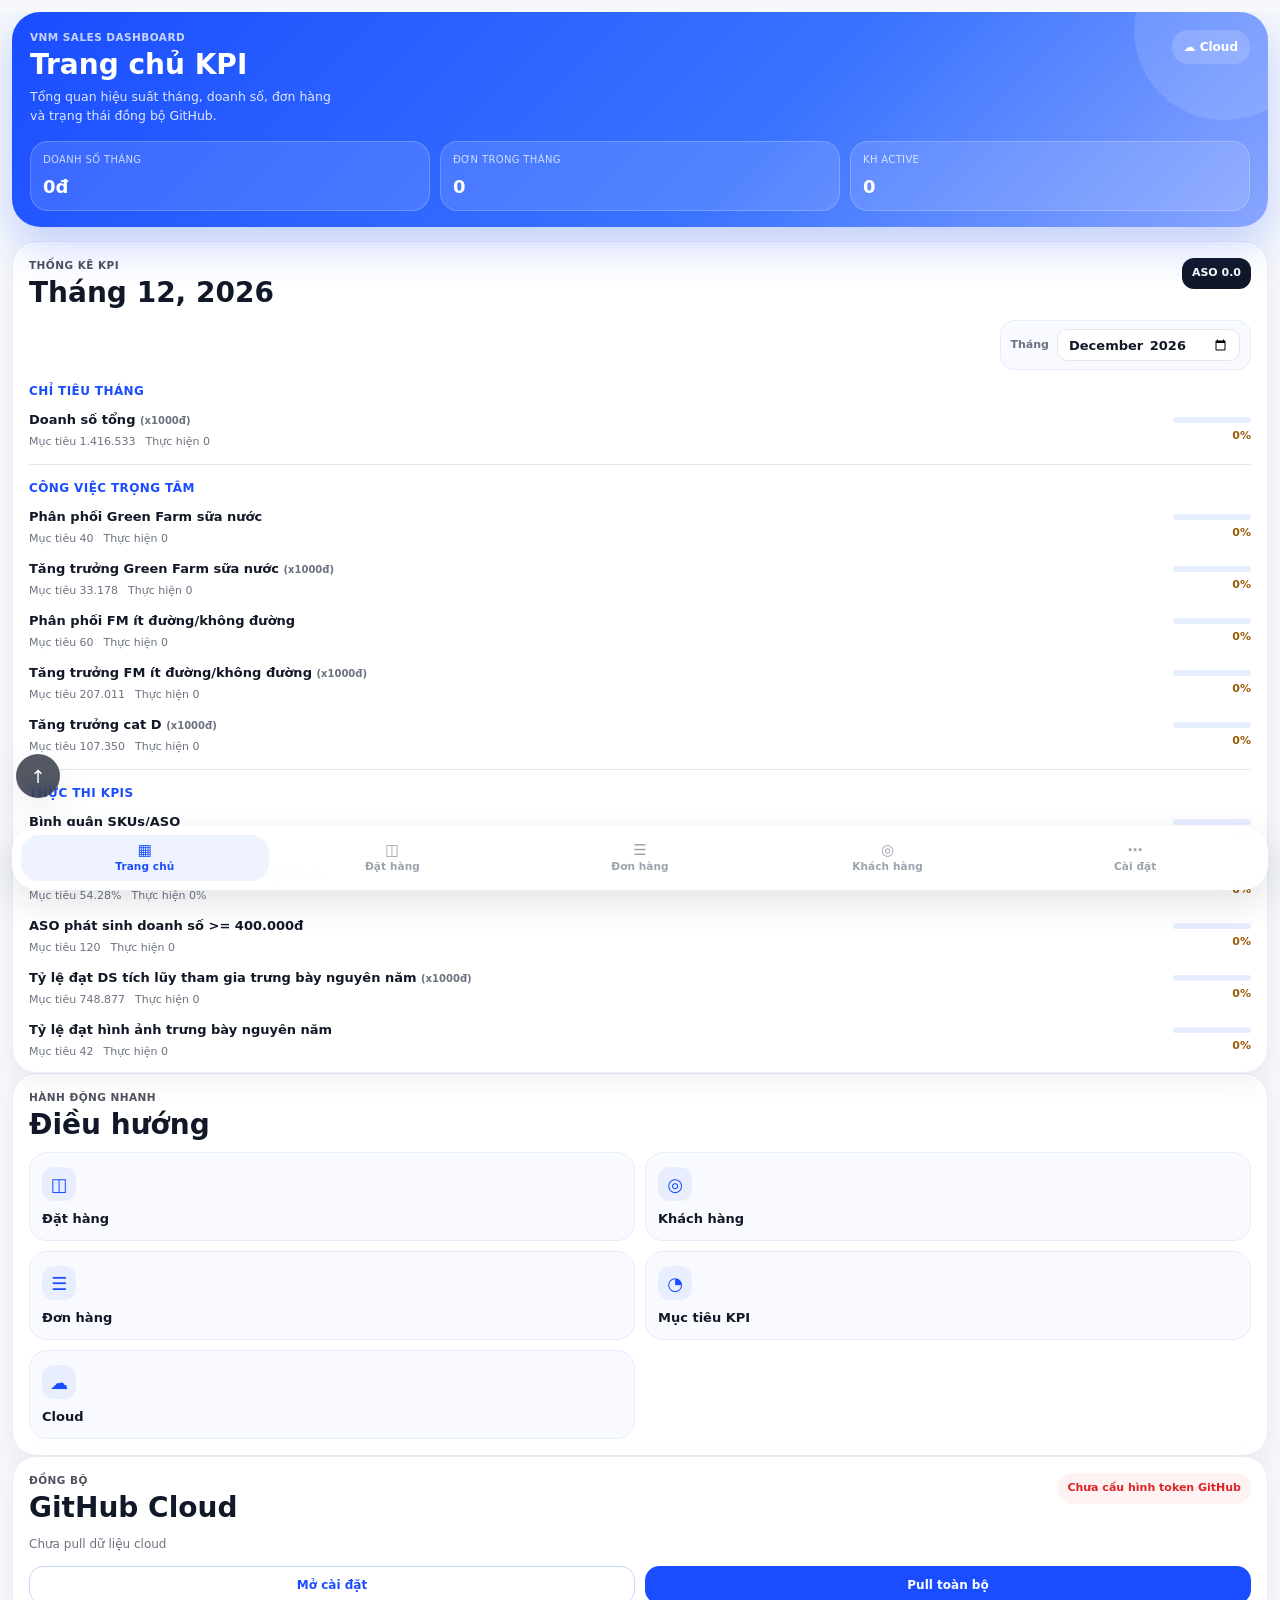
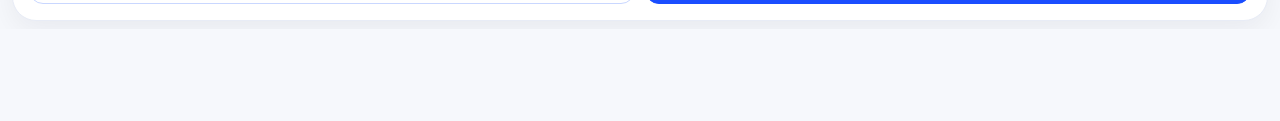
==== commit f044f9a5: "fix: comprehensive dark mode color fix - Add CSS variables: --g/--gL (green), --border-card, --surfa" ====
--- a/index.html
+++ b/index.html
@@ -155,9 +155,9 @@
     </div>
     <div class="pills" id="cus-route-pills" style="margin-bottom:5px"></div>
     <div style="display:flex;gap:6px;flex-wrap:wrap">
-      <button onclick="cusExport()" style="flex:1;height:32px;border:1.5px solid var(--vm);border-radius:var(--Rr);background:#fff;color:var(--vm);font-size:11.5px;font-weight:700;cursor:pointer">📤 Xuất KH</button>
-      <button onclick="cusImport()" style="flex:1;height:32px;border:1.5px solid var(--b);border-radius:var(--Rr);background:#fff;color:var(--b);font-size:11.5px;font-weight:700;cursor:pointer">📥 Nhập KH</button>
-      <button onclick="cusManageRoutes()" style="flex:1;height:32px;border:1.5px solid var(--o);border-radius:var(--Rr);background:#fff;color:var(--o);font-size:11.5px;font-weight:700;cursor:pointer">📍 Tuyến</button>
+      <button onclick="cusExport()" style="flex:1;height:32px;border:1.5px solid var(--vm);border-radius:var(--Rr);background:var(--card);color:var(--vm);font-size:11.5px;font-weight:700;cursor:pointer">📤 Xuất KH</button>
+      <button onclick="cusImport()" style="flex:1;height:32px;border:1.5px solid var(--b);border-radius:var(--Rr);background:var(--card);color:var(--b);font-size:11.5px;font-weight:700;cursor:pointer">📥 Nhập KH</button>
+      <button onclick="cusManageRoutes()" style="flex:1;height:32px;border:1.5px solid var(--o);border-radius:var(--Rr);background:var(--card);color:var(--o);font-size:11.5px;font-weight:700;cursor:pointer">📍 Tuyến</button>
     </div>
   </div>
   <div id="kh-list" style="padding-bottom:72px"></div>
@@ -200,7 +200,7 @@
 
 <!-- MODAL THÊM/SỬA SP -->
 <div id="sp-modal" onclick="spCloseModal(event)" style="display:none;position:fixed;inset:0;z-index:500;background:rgba(0,0,0,.5);backdrop-filter:blur(2px)">
-  <div style="position:fixed;bottom:0;left:0;right:0;background:#fff;border-radius:20px 20px 0 0;max-height:92vh;display:flex;flex-direction:column;padding-bottom:env(safe-area-inset-bottom)">
+  <div style="position:fixed;bottom:0;left:0;right:0;background:var(--card);border-radius:20px 20px 0 0;max-height:92vh;display:flex;flex-direction:column;padding-bottom:env(safe-area-inset-bottom)">
     <div style="padding:16px 16px 12px;border-bottom:1px solid var(--n5);display:flex;justify-content:space-between;align-items:center;flex-shrink:0">
       <span id="sp-modal-t" style="font-size:17px;font-weight:800">Thêm sản phẩm</span>
       <button onclick="document.getElementById('sp-modal').style.display='none'" style="border:none;background:none;font-size:22px;color:var(--n3);cursor:pointer;padding:0">✕</button>
@@ -211,7 +211,7 @@
 
 <!-- KM MODAL -->
 <div id="km-modal" onclick="kmCloseModal(event)" style="display:none;position:fixed;inset:0;z-index:500;background:rgba(0,0,0,.5);backdrop-filter:blur(2px)">
-  <div style="position:fixed;bottom:0;left:0;right:0;background:#fff;border-radius:20px 20px 0 0;max-height:92vh;display:flex;flex-direction:column;padding-bottom:env(safe-area-inset-bottom)">
+  <div style="position:fixed;bottom:0;left:0;right:0;background:var(--card);border-radius:20px 20px 0 0;max-height:92vh;display:flex;flex-direction:column;padding-bottom:env(safe-area-inset-bottom)">
     <div style="padding:16px 16px 12px;border-bottom:1px solid var(--n5);display:flex;justify-content:space-between;align-items:center;flex-shrink:0">
       <span id="km-modal-t" style="font-size:17px;font-weight:800">Tạo CT KM</span>
       <button onclick="document.getElementById('km-modal').style.display='none'" style="border:none;background:none;font-size:22px;color:var(--n3);cursor:pointer;padding:0">✕</button>
--- a/css/style.css
+++ b/css/style.css
@@ -16,6 +16,7 @@
   --b:#2563EB;--bL:#EFF6FF;
   --r:#DC2626;--rL:#FEF2F2;
   --o:#F97316;--oL:#FFF7ED;
+  --g:#2e7d32;--gL:#e8f5e9;
   --p:#7C3AED;--pL:#F5F3FF;
   /* Neutral */
   --bg:#F6F8FC;--card:#FFFFFF;
@@ -26,6 +27,16 @@
    --theme-card-bg:linear-gradient(135deg,#EEF3FF,#F8FBFF);
    --theme-card-border:#D9E2FF;
    --theme-card-active:#1A4DFF;
+  /* Shared tokens */
+  --border-card:#E8ECF6;
+  --surface-accent:#F8FAFF;
+  --surface-accent-border:#E5ECFA;
+  --preview-border:#C9D7FF;
+  --kpi-bar-bg:#E5EDFF;
+  --action-icon-bg:#E9EEFF;
+  --sbar-bg:rgba(246,248,252,.96);
+  --input-focus-bg:#fff;
+  --head-mini-bg:#E9EEFF;
   /* Layout */
   --R:18px;--Rs:12px;--Rr:20px;
   --shadow:0 10px 30px rgba(17,24,39,.06);
@@ -49,6 +60,7 @@
    --bL:#10233f;
    --rL:#3a1820;
    --oL:#372312;
+   --gL:#132e16;
    --goldL:#372a10;
    --pL:#25183d;
    --tabbar-bg:rgba(9,16,30,.92);
@@ -57,6 +69,15 @@
    --theme-card-bg:linear-gradient(135deg,#0d1b32,#12274d);
    --theme-card-border:#294b8d;
    --theme-card-active:#7ea6ff;
+   --border-card:var(--n5);
+   --surface-accent:#0d1b32;
+   --surface-accent-border:#1e3a6e;
+   --preview-border:#2a4580;
+   --kpi-bar-bg:#1e3460;
+   --action-icon-bg:#112853;
+   --sbar-bg:rgba(7,17,31,.94);
+   --input-focus-bg:var(--surface);
+   --head-mini-bg:#112853;
    --shadow:0 10px 30px rgba(0,0,0,.28);
    --shadow2:0 12px 36px rgba(0,0,0,.34);
    --shadow3:0 16px 44px rgba(0,0,0,.42);
@@ -85,10 +106,10 @@
 /* ============================================================
    SEARCH BAR — Sticky within page (NOT fixed)
    ============================================================ */
-.sbar{position:sticky;top:0;z-index:50;background:rgba(246,248,252,.96);backdrop-filter:blur(14px);-webkit-backdrop-filter:blur(14px);padding:10px 12px 8px}
+.sbar{position:sticky;top:0;z-index:50;background:var(--sbar-bg);backdrop-filter:blur(14px);-webkit-backdrop-filter:blur(14px);padding:10px 12px 8px}
 .sinp-wrap{position:relative;margin-bottom:7px}
 .sinp-wrap input{width:100%;height:40px;background:var(--n6);border:1.5px solid transparent;border-radius:var(--Rr);padding:0 14px 0 38px;font-size:16px;color:var(--n1);transition:border-color .2s}
-.sinp-wrap input:focus{outline:none;border-color:var(--vm);background:#fff}
+.sinp-wrap input:focus{outline:none;border-color:var(--vm);background:var(--input-focus-bg)}
 .sinp-wrap input::placeholder{color:var(--n3)}
 .sico{position:absolute;left:12px;top:50%;transform:translateY(-50%);color:var(--n3);font-size:15px;pointer-events:none}
 
@@ -108,7 +129,7 @@
 /* ============================================================
    PRODUCT CARD — Clean elevated cards
    ============================================================ */
-.sp-card{background:var(--card);margin:8px 12px;border-radius:var(--R);box-shadow:var(--shadow);overflow:hidden;border:1px solid #E8ECF6;transition:all .2s ease}
+.sp-card{background:var(--card);margin:8px 12px;border-radius:var(--R);box-shadow:var(--shadow);overflow:hidden;border:1px solid var(--border-card);transition:all .2s ease}
 .sp-card.inCart{border-color:var(--vm2);box-shadow:0 0 0 1px var(--vm2),var(--shadow)}
 .sp-top{display:flex;gap:10px;padding:12px 14px 10px}
 .sp-bar{width:3.5px;border-radius:2px;flex-shrink:0;align-self:stretch}
@@ -130,7 +151,7 @@
 .ptbl{margin:10px 14px 0;border-radius:var(--Rs);overflow:hidden;border:1px solid var(--n5)}
 .pt-h{display:grid;grid-template-columns:52px 1fr 1fr 1fr;background:var(--n6);border-bottom:1px solid var(--n5);padding:6px 10px}
 .phc{font-size:10px;font-weight:700;color:var(--n3);text-transform:uppercase;letter-spacing:.3px;text-align:right}.phc:first-child{text-align:left}.phc.km{color:var(--vm)}.phc.vt{color:var(--b)}
-.pt-r{display:grid;grid-template-columns:52px 1fr 1fr 1fr;padding:7px 10px;background:#fff}
+.pt-r{display:grid;grid-template-columns:52px 1fr 1fr 1fr;padding:7px 10px;background:var(--card)}
 .pt-r+.pt-r{border-top:1px solid var(--n6)}
 .prc-l{font-size:11.5px;font-weight:700;color:var(--n2)}
 .prc-g{font-size:11.5px;color:var(--n4);text-align:right}.prc-g.sx{text-decoration:line-through;color:var(--n4)}
@@ -144,15 +165,16 @@
 .qbox{display:flex;align-items:stretch;border:1.5px solid var(--n5);border-radius:var(--Rs);overflow:hidden;flex:1;transition:border-color .2s}
 .qbox:focus-within{border-color:var(--vm)}
 .qlbl{background:var(--n6);font-size:11.5px;font-weight:700;color:var(--n2);padding:0 10px;display:flex;align-items:center;border-right:1px solid var(--n5);white-space:nowrap}
-.qinp{flex:1;height:44px;border:none;text-align:center;font-size:18px;font-weight:700;color:var(--n1);background:#fff;-webkit-appearance:none;min-width:0}
+.qinp{flex:1;height:44px;border:none;text-align:center;font-size:18px;font-weight:700;color:var(--n1);background:var(--card);-webkit-appearance:none;min-width:0}
 .qinp:focus{outline:none;background:var(--vmL)}
+.qbox{border-color:var(--n5)}
 .btn-add{height:44px;padding:0 16px;background:var(--vm);color:#fff;border:none;border-radius:var(--Rs);font-size:14px;font-weight:700;cursor:pointer;white-space:nowrap;flex-shrink:0;transition:all .15s}
 .btn-add:active{background:var(--vmD);transform:scale(.96)}
 
 /* ============================================================
    PREVIEW BOX
    ============================================================ */
-.pv-box{margin:0 14px 12px;background:var(--vmL);border-radius:var(--Rs);padding:10px 12px;border:1px solid #C9D7FF;display:none}
+.pv-box{margin:0 14px 12px;background:var(--vmL);border-radius:var(--Rs);padding:10px 12px;border:1px solid var(--preview-border);display:none}
 .pv-row{display:flex;justify-content:space-between;align-items:baseline;margin-bottom:4px}
 .pv-l{font-size:12px;color:var(--vm2);font-weight:600}.pv-v{font-size:14px;font-weight:800;color:var(--vm)}.pv-vat{font-size:11.5px;color:var(--b)}
 .pv-v-sm{font-size:12.5px;font-weight:700;color:var(--vm);text-align:right;margin-left:10px}
@@ -164,7 +186,7 @@
 /* ============================================================
    ORDER PAGE (Đơn hàng)
    ============================================================ */
-.ord-wrap{background:var(--card);margin:8px 12px;border-radius:var(--R);box-shadow:var(--shadow2);overflow:hidden;border:1px solid #E8ECF6}
+.ord-wrap{background:var(--card);margin:8px 12px;border-radius:var(--R);box-shadow:var(--shadow2);overflow:hidden;border:1px solid var(--border-card)}
 .ord-hd{background:linear-gradient(135deg,var(--vm),var(--vm2));color:#fff;padding:14px 16px;display:flex;justify-content:space-between;align-items:center}
 .ord-hdT{font-size:15px;font-weight:700}.ord-hdV{font-size:17px;font-weight:800}
 .oi{padding:12px 16px;border-bottom:1px solid var(--n5)}
@@ -193,13 +215,13 @@
 .order-meta-grid{display:grid;grid-template-columns:1fr;gap:8px;margin-top:12px}
 .order-meta-field{display:flex;flex-direction:column;gap:4px}
 .order-meta-label{font-size:10.5px;font-weight:700;color:var(--n3);text-transform:uppercase;letter-spacing:.3px}
-.order-date-input{width:100%;height:42px;border:1.5px solid var(--n5);border-radius:var(--Rs);padding:0 12px;background:#fff;color:var(--n1);font-size:15px;font-weight:700}
+.order-date-input{width:100%;height:42px;border:1.5px solid var(--n5);border-radius:var(--Rs);padding:0 12px;background:var(--card);color:var(--n1);font-size:15px;font-weight:700}
 .order-date-input:focus{outline:none;border-color:var(--vm)}
 
 /* ============================================================
    ADMIN / MANAGE SECTION
    ============================================================ */
-.adm-section{margin:8px 12px 0;background:var(--card);border-radius:var(--R);box-shadow:var(--shadow);overflow:hidden;border:1px solid #E8ECF6}
+.adm-section{margin:8px 12px 0;background:var(--card);border-radius:var(--R);box-shadow:var(--shadow);overflow:hidden;border:1px solid var(--border-card)}
 .adm-sec-hd{background:var(--vm);color:#fff;padding:12px 16px;font-size:13.5px;font-weight:700;display:flex;justify-content:space-between;align-items:center;letter-spacing:.2px}
 .adm-sp-row{padding:12px 16px;border-bottom:1px solid var(--n5)}
 .adm-sp-name{font-size:14px;font-weight:700;color:var(--n1);margin-bottom:3px;word-break:break-word}
@@ -273,7 +295,7 @@
 .km-tier-row input:focus,.km-tier-row select:focus{outline:none;border-color:var(--vm)}
 .btn-dtr{border:none;background:none;color:var(--r);font-size:16px;cursor:pointer;flex-shrink:0;padding:4px}
 .btn-atr{width:100%;height:36px;border:1.5px dashed var(--n4);border-radius:var(--Rs);background:none;color:var(--n3);font-size:12.5px;font-weight:600;cursor:pointer;margin-top:6px}
-.km-preview-box{background:var(--vmL);border:1px solid #C9D7FF;border-radius:var(--Rs);padding:12px 14px;margin-top:10px}
+.km-preview-box{background:var(--vmL);border:1px solid var(--preview-border);border-radius:var(--Rs);padding:12px 14px;margin-top:10px}
 .km-pv-row{display:flex;justify-content:space-between;font-size:12.5px;color:var(--n2);margin-bottom:4px}
 .btn-km-save{width:100%;height:52px;background:linear-gradient(135deg,var(--vm),var(--vm2));color:#fff;border:none;border-radius:var(--R);font-size:16px;font-weight:800;cursor:pointer;margin-top:12px;box-shadow:0 4px 12px rgba(26,77,255,.24);transition:all .15s}
 .btn-km-save:active{transform:scale(.98)}
@@ -345,24 +367,24 @@
 .home-title,.page-title,.dashboard-title{font-size:28px;font-weight:800;line-height:1.08;margin-top:4px}
 .home-subtitle{font-size:12.5px;line-height:1.5;opacity:.85;max-width:310px;margin-top:8px;position:relative;z-index:1}
 .hero-sync-btn,.head-mini-btn{border:none;background:rgba(255,255,255,.16);color:#fff;border-radius:16px;padding:10px 12px;font-size:12px;font-weight:800;cursor:pointer;backdrop-filter:blur(8px)}
-.head-mini-btn{background:#E9EEFF;color:var(--vm)}
+.head-mini-btn{background:var(--head-mini-bg);color:var(--vm)}
 .head-mini-btn.primary{background:var(--vm);color:#fff}
 .hero-metrics{display:grid;grid-template-columns:repeat(3,1fr);gap:10px;margin-top:16px;position:relative;z-index:1}
 .hero-metric-card{background:rgba(255,255,255,.12);border:1px solid rgba(255,255,255,.2);border-radius:18px;padding:10px 12px;min-width:0}
 .hero-metric-label{font-size:10px;opacity:.74;text-transform:uppercase;letter-spacing:.35px}
 .hero-metric-value{font-size:18px;font-weight:800;margin-top:6px;white-space:nowrap;overflow:hidden;text-overflow:ellipsis}
 .dashboard-grid{display:grid;gap:12px}
-.dashboard-card{background:var(--card);border-radius:24px;border:1px solid #E8ECF6;box-shadow:var(--shadow);padding:16px}
+.dashboard-card{background:var(--card);border-radius:24px;border:1px solid var(--border-card);box-shadow:var(--shadow);padding:16px}
 .dashboard-card-wide{padding-bottom:12px}
 .dashboard-card-head{display:flex;justify-content:space-between;align-items:flex-start;gap:10px;margin-bottom:12px}
 .dashboard-status{padding:7px 10px;border-radius:12px;background:#111827;color:#fff;font-size:11px;font-weight:800}
 .dashboard-toolbar{display:flex;justify-content:flex-end;margin-bottom:12px}
-.dashboard-month-filter{display:flex;align-items:center;gap:8px;background:#F8FAFF;border:1px solid #E5ECFA;border-radius:14px;padding:8px 10px;font-size:11px;font-weight:700;color:var(--n3)}
+.dashboard-month-filter{display:flex;align-items:center;gap:8px;background:var(--surface-accent);border:1px solid var(--surface-accent-border);border-radius:14px;padding:8px 10px;font-size:11px;font-weight:700;color:var(--n3)}
 .dashboard-month-filter input{height:32px;border:1.5px solid var(--n5);border-radius:10px;padding:0 10px;background:var(--card);color:var(--n1);font-size:13px;font-weight:700}
 .dashboard-month-filter input:focus{outline:none;border-color:var(--vm)}
 .kpi-group+.kpi-group{margin-top:14px;padding-top:14px;border-top:1px solid var(--n5)}
 .kpi-group-title{font-size:12px;font-weight:800;color:var(--vm);text-transform:uppercase;letter-spacing:.4px;margin-bottom:10px}
-.kpi-config-group{background:#F8FAFF;border:1px solid #E5ECFA;border-radius:14px;padding:12px;margin-bottom:10px}
+.kpi-config-group{background:var(--surface-accent);border:1px solid var(--surface-accent-border);border-radius:14px;padding:12px;margin-bottom:10px}
 .kpi-config-title{font-size:12px;font-weight:800;color:var(--vm);margin-bottom:8px}
 .kpi-table{display:grid;gap:12px}
 .kpi-row{display:grid;grid-template-columns:1fr 78px;gap:12px;align-items:center}
@@ -370,17 +392,17 @@
 .kpi-unit-note{font-size:10px;font-weight:700;color:var(--n3)}
 .kpi-values{display:flex;gap:10px;flex-wrap:wrap;font-size:11px;color:var(--n3);margin-top:4px}
 .kpi-progress{display:flex;flex-direction:column;align-items:flex-end;gap:5px}
-.kpi-progress-bar{width:100%;height:6px;border-radius:999px;background:#E5EDFF;overflow:hidden}
+.kpi-progress-bar{width:100%;height:6px;border-radius:999px;background:var(--kpi-bar-bg);overflow:hidden}
 .kpi-progress-bar span{display:block;height:100%;border-radius:999px;background:linear-gradient(90deg,#F59E0B,#F97316)}
 .kpi-progress-label{font-size:11px;font-weight:800;color:#9A5A08}
 .action-grid{display:grid;grid-template-columns:repeat(2,1fr);gap:10px}
-.action-card{border:none;background:#F8FAFF;border:1px solid #E7ECFA;border-radius:18px;padding:14px 12px;display:flex;flex-direction:column;align-items:flex-start;gap:10px;font-size:13px;font-weight:800;color:var(--n1);cursor:pointer}
-.action-icon{width:34px;height:34px;border-radius:12px;background:#E9EEFF;color:var(--vm);display:flex;align-items:center;justify-content:center;font-size:18px;font-weight:800}
+.action-card{border:none;background:var(--surface-accent);border:1px solid var(--surface-accent-border);border-radius:18px;padding:14px 12px;display:flex;flex-direction:column;align-items:flex-start;gap:10px;font-size:13px;font-weight:800;color:var(--n1);cursor:pointer}
+.action-icon{width:34px;height:34px;border-radius:12px;background:var(--action-icon-bg);color:var(--vm);display:flex;align-items:center;justify-content:center;font-size:18px;font-weight:800}
 .sync-pill{padding:7px 10px;border-radius:999px;background:#FEF2F2;color:#DC2626;font-size:11px;font-weight:800;white-space:nowrap}
 .sync-pill.ready{background:#EEF8F2;color:#15803D}
 .sync-note{font-size:12px;color:var(--n3);line-height:1.55;margin-bottom:12px}
 .sync-actions{display:flex;gap:10px}
-.mini-action{flex:1;height:38px;border-radius:14px;border:1px solid #D9E2FF;background:var(--card);color:var(--vm);font-size:12px;font-weight:800;cursor:pointer}
+.mini-action{flex:1;height:38px;border-radius:14px;border:1px solid var(--preview-border);background:var(--card);color:var(--vm);font-size:12px;font-weight:800;cursor:pointer}
 .mini-action.primary{background:var(--vm);color:#fff;border-color:var(--vm)}
 
 .page-section-head{display:flex;justify-content:space-between;align-items:flex-start;gap:10px;padding:6px 12px 10px}
@@ -388,7 +410,7 @@
 .page-head-inline{display:flex;justify-content:space-between;align-items:flex-start;gap:8px;margin-bottom:8px}
 
 .settings-overview{display:grid;grid-template-columns:repeat(2,1fr);gap:10px;padding:0 12px 10px}
-.settings-info-card{background:var(--card);border:1px solid #E8ECF6;border-radius:20px;box-shadow:var(--shadow);padding:14px}
+.settings-info-card{background:var(--card);border:1px solid var(--border-card);border-radius:20px;box-shadow:var(--shadow);padding:14px}
 .settings-theme-card{grid-column:1/-1;background:var(--theme-card-bg);border:1px solid var(--theme-card-border);border-radius:22px;padding:15px 16px;display:flex;justify-content:space-between;align-items:center;gap:12px;box-shadow:var(--shadow)}
 .theme-toggle-group{display:flex;gap:8px;flex-shrink:0}
 .theme-toggle-btn{height:38px;min-width:74px;padding:0 14px;border-radius:14px;border:1px solid var(--theme-card-border);background:var(--card);color:var(--n2);font-size:12px;font-weight:800;cursor:pointer;transition:all .18s ease}
@@ -399,7 +421,7 @@
 .settings-strip-title{font-size:13px;font-weight:800}
 .settings-strip-meta{font-size:11px;opacity:.72;margin-top:4px}
 .settings-shortcuts{display:grid;grid-template-columns:1fr 1fr;gap:10px;padding:0 12px 10px}
-.settings-card{border:none;border-radius:22px;padding:16px;background:var(--card);text-align:left;box-shadow:var(--shadow);border:1px solid #E8ECF6;cursor:pointer;display:flex;flex-direction:column;gap:6px}
+.settings-card{border:none;border-radius:22px;padding:16px;background:var(--card);text-align:left;box-shadow:var(--shadow);border:1px solid var(--border-card);cursor:pointer;display:flex;flex-direction:column;gap:6px}
 .settings-card.accent-blue{background:linear-gradient(135deg,#EEF3FF,#F7F9FF)}
 .settings-card.accent-gold{background:linear-gradient(135deg,#FFF7E6,#FFFBF2)}
 .settings-card.accent-green{background:linear-gradient(135deg,#ECFDF5,#F5FFFA)}
@@ -412,19 +434,19 @@
 .ct-edit-table td{padding:5px 4px;border-bottom:1px solid var(--n6);text-align:center}
 .ct-edit-table tbody tr:hover td{background:var(--n6)}
 .ct-inp{height:34px;border:1.5px solid var(--n5);border-radius:8px;padding:0 7px;font-size:12px;color:var(--n1);background:var(--bg);width:100%;box-sizing:border-box}
-.ct-inp:focus{outline:none;border-color:var(--vm);background:#F0F4FF}
+.ct-inp:focus{outline:none;border-color:var(--vm);background:var(--surface-accent)}
 .ct-group-tabs{display:flex;gap:6px;margin-bottom:10px}
 .ct-group-tab{flex:1;height:36px;border-radius:var(--Rs);font-size:12px;font-weight:700;cursor:pointer;border:1.5px solid var(--n5);background:var(--n6);color:var(--n2)}
 .ct-group-tab.on{border-color:var(--vm);background:var(--vm);color:#fff}
 .ct-type-tab{flex:1;height:32px;border-radius:var(--Rs);font-size:12px;font-weight:700;cursor:pointer;border:1.5px solid var(--n5);background:transparent;color:var(--n3)}
 .ct-type-tab.on{border-color:#2563EB;background:#2563EB;color:#fff}
 
-.rule-help-box{background:#F8FAFF;border:1px solid #E5ECFA;border-radius:16px;padding:12px 14px;margin-bottom:10px}
-.rule-help-box.subtle{background:#FFFCF5;border-color:#FDE7B1}
+.rule-help-box{background:var(--surface-accent);border:1px solid var(--surface-accent-border);border-radius:16px;padding:12px 14px;margin-bottom:10px}
+.rule-help-box.subtle{background:var(--goldL);border-color:var(--gold)}
 .rule-help-title{font-size:12px;font-weight:800;color:var(--vm);margin-bottom:4px}
 .rule-help-box.subtle .rule-help-title{color:#A16207}
 .rule-help-text{font-size:12px;color:var(--n2);line-height:1.55}
-.brand-rule-card{background:var(--card);border:1px solid #E8ECF6;border-radius:18px;padding:14px;margin-bottom:10px;box-shadow:var(--shadow)}
+.brand-rule-card{background:var(--card);border:1px solid var(--border-card);border-radius:18px;padding:14px;margin-bottom:10px;box-shadow:var(--shadow)}
 .brand-rule-top{display:flex;justify-content:space-between;align-items:center;gap:10px;margin-bottom:10px}
 .brand-rule-title{font-size:13px;font-weight:800;color:var(--n1)}
 .brand-rule-actions{display:flex;gap:6px}
@@ -448,14 +470,14 @@
 .selected-kh-meta{font-size:10.5px;color:var(--n2);margin-top:2px}
 
 .history-toolbar{display:flex;gap:8px;flex-wrap:wrap;margin-top:8px}
-.mini-ghost-btn{height:34px;padding:0 12px;border-radius:10px;background:#fff;font-size:11px;font-weight:700;cursor:pointer}
+.mini-ghost-btn{height:34px;padding:0 12px;border-radius:10px;background:var(--card);font-size:11px;font-weight:700;cursor:pointer}
 .mini-ghost-btn.blue{border:1.5px solid var(--b);color:var(--b)}
 .mini-ghost-btn.brand{border:1.5px solid var(--vm);color:var(--vm)}
 .mini-ghost-btn.warn{border:1.5px solid var(--o);color:var(--o)}
 
 .filter-chip-row{display:flex;gap:6px;padding:0 12px 8px;flex-wrap:wrap}
 
-.history-card{background:var(--card);margin:6px 12px;border-radius:var(--R);box-shadow:var(--shadow);overflow:hidden;border:1px solid #E8ECF6}
+.history-card{background:var(--card);margin:6px 12px;border-radius:var(--R);box-shadow:var(--shadow);overflow:hidden;border:1px solid var(--border-card)}
 .history-card-head{padding:10px 14px 8px;border-bottom:1px solid var(--n5)}
 .history-card-total{font-size:14px;font-weight:800;color:var(--vm)}
 .history-card-meta{font-size:11px;color:var(--n3);margin-top:2px;line-height:1.4}
@@ -463,8 +485,8 @@
 .history-card-btn{height:34px;padding:0 12px;border-radius:8px;font-size:11.5px;font-weight:700;cursor:pointer;background:var(--card);flex-shrink:0}
 .history-card-btn.copy{border:1.5px solid var(--vm);background:var(--vmL);color:var(--vm)}
 .history-card-btn.edit{border:1.5px solid var(--o);background:var(--oL);color:var(--o)}
-.history-card-btn.view{border:1.5px solid var(--b);color:var(--b);background:#f0f5ff}
-.history-card-btn.delete{margin-left:auto;height:34px;width:36px;padding:0;border:1.5px solid #fecaca;color:#ef4444;background:#fff5f5;display:flex;align-items:center;justify-content:center;font-size:14px}
+.history-card-btn.view{border:1.5px solid var(--b);color:var(--b);background:var(--bL)}
+.history-card-btn.delete{margin-left:auto;height:34px;width:36px;padding:0;border:1.5px solid var(--r);color:var(--r);background:var(--rL);display:flex;align-items:center;justify-content:center;font-size:14px}
 
 @media (max-width: 640px){
    .custom-progress-row{grid-template-columns:1fr 1fr;}
@@ -509,22 +531,20 @@
 .customer-icon-btn{height:34px;width:34px;border:1px solid var(--n5);background:var(--card);border-radius:8px;font-size:14px;color:var(--n3);cursor:pointer;display:flex;align-items:center;justify-content:center}
 
 #sp-modal > div,#km-modal > div{background:var(--card) !important}
-html[data-theme='dark'] .dashboard-card,
-html[data-theme='dark'] .settings-info-card,
-html[data-theme='dark'] .settings-card,
-html[data-theme='dark'] .brand-rule-card,
-html[data-theme='dark'] .adm-section,
-html[data-theme='dark'] .ord-wrap,
-html[data-theme='dark'] .km-card,
-html[data-theme='dark'] .kh-card,
-html[data-theme='dark'] .sp-card{border-color:var(--n5)}
 html[data-theme='dark'] .settings-card.accent-blue{background:linear-gradient(135deg,#0f2346,#112d5f)}
 html[data-theme='dark'] .settings-card.accent-gold{background:linear-gradient(135deg,#33280f,#433514)}
 html[data-theme='dark'] .settings-card.accent-green{background:linear-gradient(135deg,#0d2f2a,#11453d)}
-html[data-theme='dark'] .rule-help-box{background:#12274a;border-color:#2a4d84}
-html[data-theme='dark'] .rule-help-box.subtle{background:#2a2211;border-color:#5f4a18}
 html[data-theme='dark'] .dashboard-status{background:#dbe7ff;color:#102348}
 html[data-theme='dark'] #scroll-top-btn{background:rgba(9,16,30,.82)}
+html[data-theme='dark'] .kh-route-head{background:var(--n6) !important}
+html[data-theme='dark'] .home-hero{box-shadow:0 18px 44px rgba(0,0,0,.35)}
+html[data-theme='dark'] .kh-summary{box-shadow:0 4px 16px rgba(0,0,0,.3)}
+html[data-theme='dark'] .settings-sync-strip{background:linear-gradient(135deg,#16233a,#1e3460)}
+html[data-theme='dark'] #adm-panel{background:var(--card)}
+html[data-theme='dark'] .kpi-progress-label{color:#c8a44e}
+html[data-theme='dark'] .sync-pill{background:var(--rL);color:#f87171}
+html[data-theme='dark'] .sync-pill.ready{background:#0d2f2a;color:#4ade80}
+html[data-theme='dark'] #tabbar{box-shadow:0 12px 34px rgba(0,0,0,.3)}
 
 @media (max-width:420px){
    .home-title,.page-title,.dashboard-title{font-size:24px}
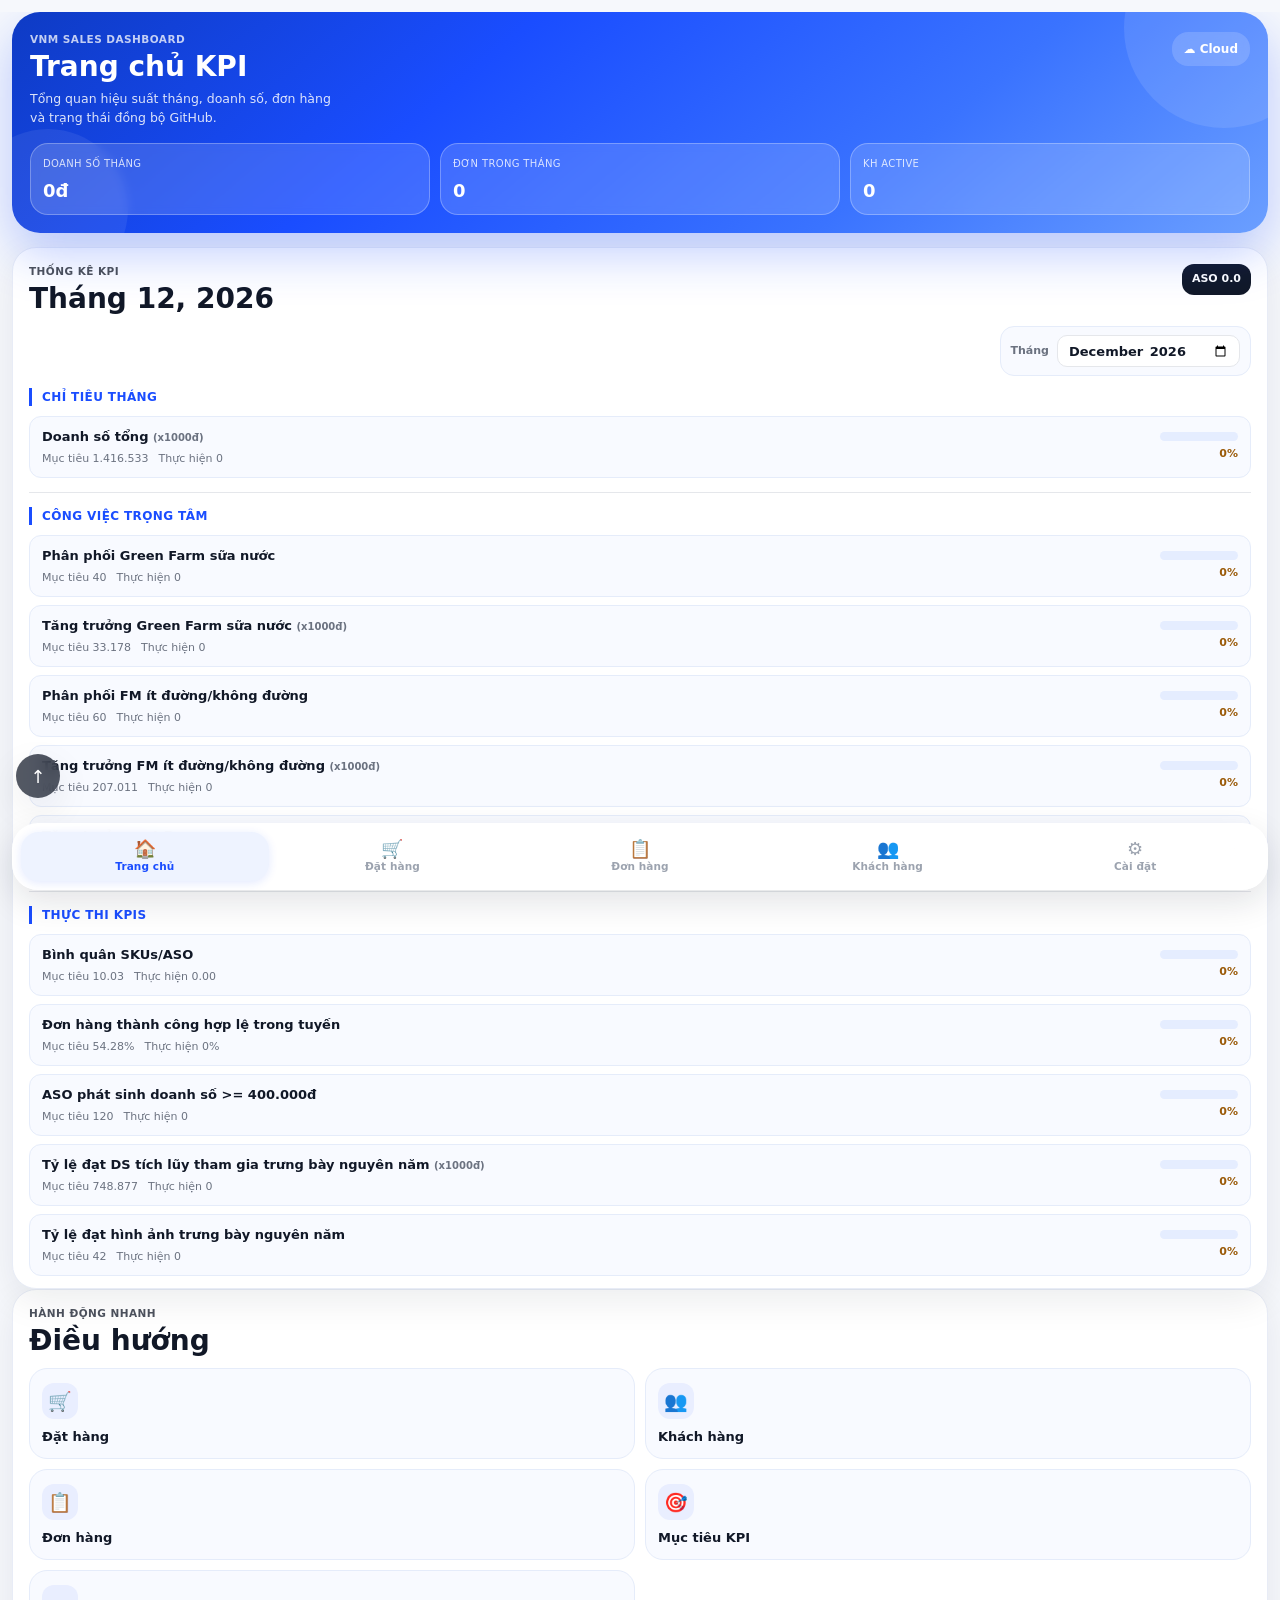
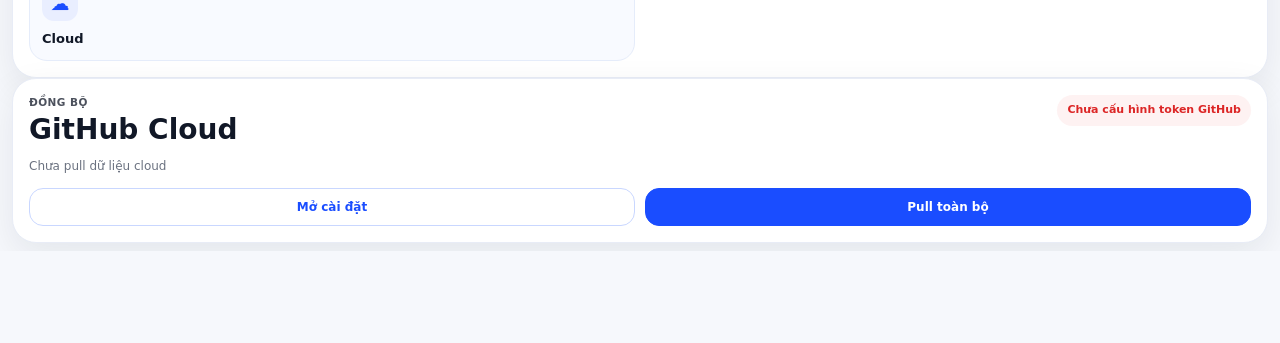
==== commit 0d5902d6: "ui: improve interface for iPhone 13 - emoji icons, gradient headers, KPI card styling Agent-Logs-Url" ====
--- a/index.html
+++ b/index.html
@@ -222,11 +222,11 @@
 </div><!-- #main -->
 
 <div id="tabbar" role="tablist" aria-label="Điều hướng chính">
-  <button class="tb on" onclick="gotoTab('home')" id="tab-home" role="tab" aria-selected="true" aria-controls="page-home"><span class="tb-icon">▦</span><span class="tb-label">Trang chủ</span></button>
-  <button class="tb" onclick="gotoTab('order')" id="tab-order" role="tab" aria-selected="false" aria-controls="page-order"><span class="tb-icon">◫</span><span class="tb-label">Đặt hàng</span></button>
-  <button class="tb" onclick="gotoTab('don')" id="tab-don" role="tab" aria-selected="false" aria-controls="page-don"><span class="tb-icon">☰</span><span class="tb-label">Đơn hàng</span><span class="tb-badge" id="don-badge"></span></button>
-  <button class="tb" onclick="gotoTab('kh')" id="tab-kh" role="tab" aria-selected="false" aria-controls="page-kh"><span class="tb-icon">◎</span><span class="tb-label">Khách hàng</span></button>
-  <button class="tb" onclick="gotoTab('adm')" id="tab-adm" role="tab" aria-selected="false" aria-controls="page-adm"><span class="tb-icon">⋯</span><span class="tb-label">Cài đặt</span></button>
+  <button class="tb on" onclick="gotoTab('home')" id="tab-home" role="tab" aria-selected="true" aria-controls="page-home"><span class="tb-icon">🏠</span><span class="tb-label">Trang chủ</span></button>
+  <button class="tb" onclick="gotoTab('order')" id="tab-order" role="tab" aria-selected="false" aria-controls="page-order"><span class="tb-icon">🛒</span><span class="tb-label">Đặt hàng</span></button>
+  <button class="tb" onclick="gotoTab('don')" id="tab-don" role="tab" aria-selected="false" aria-controls="page-don"><span class="tb-icon">📋</span><span class="tb-label">Đơn hàng</span><span class="tb-badge" id="don-badge"></span></button>
+  <button class="tb" onclick="gotoTab('kh')" id="tab-kh" role="tab" aria-selected="false" aria-controls="page-kh"><span class="tb-icon">👥</span><span class="tb-label">Khách hàng</span></button>
+  <button class="tb" onclick="gotoTab('adm')" id="tab-adm" role="tab" aria-selected="false" aria-controls="page-adm"><span class="tb-icon">⚙️</span><span class="tb-label">Cài đặt</span></button>
 </div>
 
 <!-- ADMIN MODAL (legacy) -->
--- a/css/style.css
+++ b/css/style.css
@@ -88,9 +88,9 @@
    ============================================================ */
 #tabbar{position:fixed;left:12px;right:12px;bottom:calc(10px + env(safe-area-inset-bottom));z-index:300;background:var(--tabbar-bg);backdrop-filter:blur(18px);-webkit-backdrop-filter:blur(18px);display:flex;border:1px solid var(--tabbar-border);box-shadow:0 12px 34px rgba(17,24,39,.12);border-radius:26px;padding:8px}
 .tb{flex:1;border:none;background:none;color:#9CA3AF;font-size:10.5px;font-weight:700;letter-spacing:.1px;padding:8px 2px;cursor:pointer;position:relative;transition:all .2s ease;display:flex;flex-direction:column;align-items:center;gap:3px;border-radius:18px}
-.tb.on{color:var(--vm);background:var(--vmL)}
+.tb.on{color:var(--vm);background:var(--vmL);box-shadow:0 2px 10px rgba(26,77,255,.12)}
 .tb:active{opacity:.7;transform:scale(.98)}
-.tb-icon{font-size:15px;line-height:1}
+.tb-icon{font-size:18px;line-height:1}
 .tb-label{line-height:1.1}
 .tb-badge{position:absolute;top:4px;right:calc(50% - 18px);background:var(--r);color:#fff;border-radius:9px;font-size:9px;font-weight:800;padding:1px 5px;min-width:16px;text-align:center;display:none;box-shadow:0 1px 3px rgba(220,38,38,.4)}
 
@@ -107,6 +107,7 @@
    SEARCH BAR — Sticky within page (NOT fixed)
    ============================================================ */
 .sbar{position:sticky;top:0;z-index:50;background:var(--sbar-bg);backdrop-filter:blur(14px);-webkit-backdrop-filter:blur(14px);padding:10px 12px 8px}
+.sbar:has(.page-head-inline){background:linear-gradient(180deg,var(--vmL) 0%,var(--sbar-bg) 48%);padding-top:18px;border-bottom:1px solid var(--border-card)}
 .sinp-wrap{position:relative;margin-bottom:7px}
 .sinp-wrap input{width:100%;height:40px;background:var(--n6);border:1.5px solid transparent;border-radius:var(--Rr);padding:0 14px 0 38px;font-size:16px;color:var(--n1);transition:border-color .2s}
 .sinp-wrap input:focus{outline:none;border-color:var(--vm);background:var(--input-focus-bg)}
@@ -360,8 +361,9 @@
     App Shell + Dashboard
     ============================================================ */
 .home-shell{padding:0 12px 8px}
-.home-hero{background:linear-gradient(135deg,#1A4DFF 0%,#3A73FF 60%,#89A6FF 100%);border-radius:28px;padding:18px 18px 16px;color:#fff;box-shadow:0 18px 44px rgba(26,77,255,.24);position:relative;overflow:hidden;margin-bottom:14px}
-.home-hero:after{content:'';position:absolute;width:180px;height:180px;border-radius:50%;background:rgba(255,255,255,.12);right:-46px;top:-72px}
+.home-hero{background:linear-gradient(140deg,#0E3BC4 0%,#1A4DFF 35%,#3A73FF 70%,#6B9FFF 100%);border-radius:28px;padding:20px 18px 18px;color:#fff;box-shadow:0 20px 50px rgba(26,77,255,.28);position:relative;overflow:hidden;margin-bottom:14px}
+.home-hero::before{content:'';position:absolute;width:160px;height:160px;border-radius:50%;background:rgba(255,255,255,.07);left:-44px;bottom:-56px;z-index:0}
+.home-hero:after{content:'';position:absolute;width:200px;height:200px;border-radius:50%;background:rgba(255,255,255,.10);right:-56px;top:-84px}
 .home-hero-top{display:flex;justify-content:space-between;align-items:flex-start;gap:12px;position:relative;z-index:1}
 .home-kicker,.page-kicker,.dashboard-kicker{font-size:10.5px;font-weight:800;letter-spacing:.45px;text-transform:uppercase;opacity:.75}
 .home-title,.page-title,.dashboard-title{font-size:28px;font-weight:800;line-height:1.08;margin-top:4px}
@@ -370,11 +372,11 @@
 .head-mini-btn{background:var(--head-mini-bg);color:var(--vm)}
 .head-mini-btn.primary{background:var(--vm);color:#fff}
 .hero-metrics{display:grid;grid-template-columns:repeat(3,1fr);gap:10px;margin-top:16px;position:relative;z-index:1}
-.hero-metric-card{background:rgba(255,255,255,.12);border:1px solid rgba(255,255,255,.2);border-radius:18px;padding:10px 12px;min-width:0}
-.hero-metric-label{font-size:10px;opacity:.74;text-transform:uppercase;letter-spacing:.35px}
+.hero-metric-card{background:rgba(255,255,255,.15);border:1px solid rgba(255,255,255,.28);border-radius:18px;padding:12px 12px 10px;min-width:0;backdrop-filter:blur(4px);-webkit-backdrop-filter:blur(4px)}
+.hero-metric-label{font-size:10px;opacity:.80;text-transform:uppercase;letter-spacing:.35px}
 .hero-metric-value{font-size:18px;font-weight:800;margin-top:6px;white-space:nowrap;overflow:hidden;text-overflow:ellipsis}
 .dashboard-grid{display:grid;gap:12px}
-.dashboard-card{background:var(--card);border-radius:24px;border:1px solid var(--border-card);box-shadow:var(--shadow);padding:16px}
+.dashboard-card{background:var(--card);border-radius:24px;border:1px solid var(--border-card);box-shadow:var(--shadow2);padding:16px}
 .dashboard-card-wide{padding-bottom:12px}
 .dashboard-card-head{display:flex;justify-content:space-between;align-items:flex-start;gap:10px;margin-bottom:12px}
 .dashboard-status{padding:7px 10px;border-radius:12px;background:#111827;color:#fff;font-size:11px;font-weight:800}
@@ -383,21 +385,21 @@
 .dashboard-month-filter input{height:32px;border:1.5px solid var(--n5);border-radius:10px;padding:0 10px;background:var(--card);color:var(--n1);font-size:13px;font-weight:700}
 .dashboard-month-filter input:focus{outline:none;border-color:var(--vm)}
 .kpi-group+.kpi-group{margin-top:14px;padding-top:14px;border-top:1px solid var(--n5)}
-.kpi-group-title{font-size:12px;font-weight:800;color:var(--vm);text-transform:uppercase;letter-spacing:.4px;margin-bottom:10px}
+.kpi-group-title{font-size:12px;font-weight:800;color:var(--vm);text-transform:uppercase;letter-spacing:.4px;margin-bottom:10px;padding-left:10px;border-left:3px solid var(--vm)}
 .kpi-config-group{background:var(--surface-accent);border:1px solid var(--surface-accent-border);border-radius:14px;padding:12px;margin-bottom:10px}
 .kpi-config-title{font-size:12px;font-weight:800;color:var(--vm);margin-bottom:8px}
-.kpi-table{display:grid;gap:12px}
-.kpi-row{display:grid;grid-template-columns:1fr 78px;gap:12px;align-items:center}
+.kpi-table{display:grid;gap:8px}
+.kpi-row{display:grid;grid-template-columns:1fr 78px;gap:12px;align-items:center;background:var(--surface-accent);border:1px solid var(--surface-accent-border);border-radius:12px;padding:10px 12px}
 .kpi-name{font-size:13px;font-weight:800;color:var(--n1)}
 .kpi-unit-note{font-size:10px;font-weight:700;color:var(--n3)}
 .kpi-values{display:flex;gap:10px;flex-wrap:wrap;font-size:11px;color:var(--n3);margin-top:4px}
 .kpi-progress{display:flex;flex-direction:column;align-items:flex-end;gap:5px}
-.kpi-progress-bar{width:100%;height:6px;border-radius:999px;background:var(--kpi-bar-bg);overflow:hidden}
-.kpi-progress-bar span{display:block;height:100%;border-radius:999px;background:linear-gradient(90deg,#F59E0B,#F97316)}
+.kpi-progress-bar{width:100%;height:9px;border-radius:999px;background:var(--kpi-bar-bg);overflow:hidden}
+.kpi-progress-bar span{display:block;height:100%;border-radius:999px;background:linear-gradient(90deg,#F59E0B,#F97316,#EF4444)}
 .kpi-progress-label{font-size:11px;font-weight:800;color:#9A5A08}
 .action-grid{display:grid;grid-template-columns:repeat(2,1fr);gap:10px}
 .action-card{border:none;background:var(--surface-accent);border:1px solid var(--surface-accent-border);border-radius:18px;padding:14px 12px;display:flex;flex-direction:column;align-items:flex-start;gap:10px;font-size:13px;font-weight:800;color:var(--n1);cursor:pointer}
-.action-icon{width:34px;height:34px;border-radius:12px;background:var(--action-icon-bg);color:var(--vm);display:flex;align-items:center;justify-content:center;font-size:18px;font-weight:800}
+.action-icon{width:36px;height:36px;border-radius:12px;background:var(--action-icon-bg);color:var(--vm);display:flex;align-items:center;justify-content:center;font-size:19px;font-weight:800}
 .sync-pill{padding:7px 10px;border-radius:999px;background:#FEF2F2;color:#DC2626;font-size:11px;font-weight:800;white-space:nowrap}
 .sync-pill.ready{background:#EEF8F2;color:#15803D}
 .sync-note{font-size:12px;color:var(--n3);line-height:1.55;margin-bottom:12px}
@@ -405,17 +407,16 @@
 .mini-action{flex:1;height:38px;border-radius:14px;border:1px solid var(--preview-border);background:var(--card);color:var(--vm);font-size:12px;font-weight:800;cursor:pointer}
 .mini-action.primary{background:var(--vm);color:#fff;border-color:var(--vm)}
 
-.page-section-head{display:flex;justify-content:space-between;align-items:flex-start;gap:10px;padding:6px 12px 10px}
+.page-section-head{display:flex;justify-content:space-between;align-items:flex-start;gap:10px;padding:18px 14px 14px;background:linear-gradient(160deg,var(--vmL) 0%,transparent 75%)}
 .page-section-head.compact{padding-bottom:0}
 .page-head-inline{display:flex;justify-content:space-between;align-items:flex-start;gap:8px;margin-bottom:8px}
-
 .settings-overview{display:grid;grid-template-columns:repeat(2,1fr);gap:10px;padding:0 12px 10px}
 .settings-info-card{background:var(--card);border:1px solid var(--border-card);border-radius:20px;box-shadow:var(--shadow);padding:14px}
 .settings-theme-card{grid-column:1/-1;background:var(--theme-card-bg);border:1px solid var(--theme-card-border);border-radius:22px;padding:15px 16px;display:flex;justify-content:space-between;align-items:center;gap:12px;box-shadow:var(--shadow)}
 .theme-toggle-group{display:flex;gap:8px;flex-shrink:0}
 .theme-toggle-btn{height:38px;min-width:74px;padding:0 14px;border-radius:14px;border:1px solid var(--theme-card-border);background:var(--card);color:var(--n2);font-size:12px;font-weight:800;cursor:pointer;transition:all .18s ease}
 .theme-toggle-btn.active{background:var(--theme-card-active);border-color:var(--theme-card-active);color:#fff;box-shadow:0 6px 16px rgba(26,77,255,.22)}
-.settings-info-number{font-size:24px;font-weight:800;color:var(--vm)}
+.settings-info-number{font-size:28px;font-weight:800;color:var(--vm)}
 .settings-info-label{font-size:11px;font-weight:700;color:var(--n3);text-transform:uppercase;letter-spacing:.3px;margin-top:3px}
 .settings-sync-strip{grid-column:1/-1;background:linear-gradient(135deg,#111827,#1F2D4A);color:#fff;border-radius:22px;padding:15px 16px;display:flex;justify-content:space-between;align-items:center;gap:12px}
 .settings-strip-title{font-size:13px;font-weight:800}
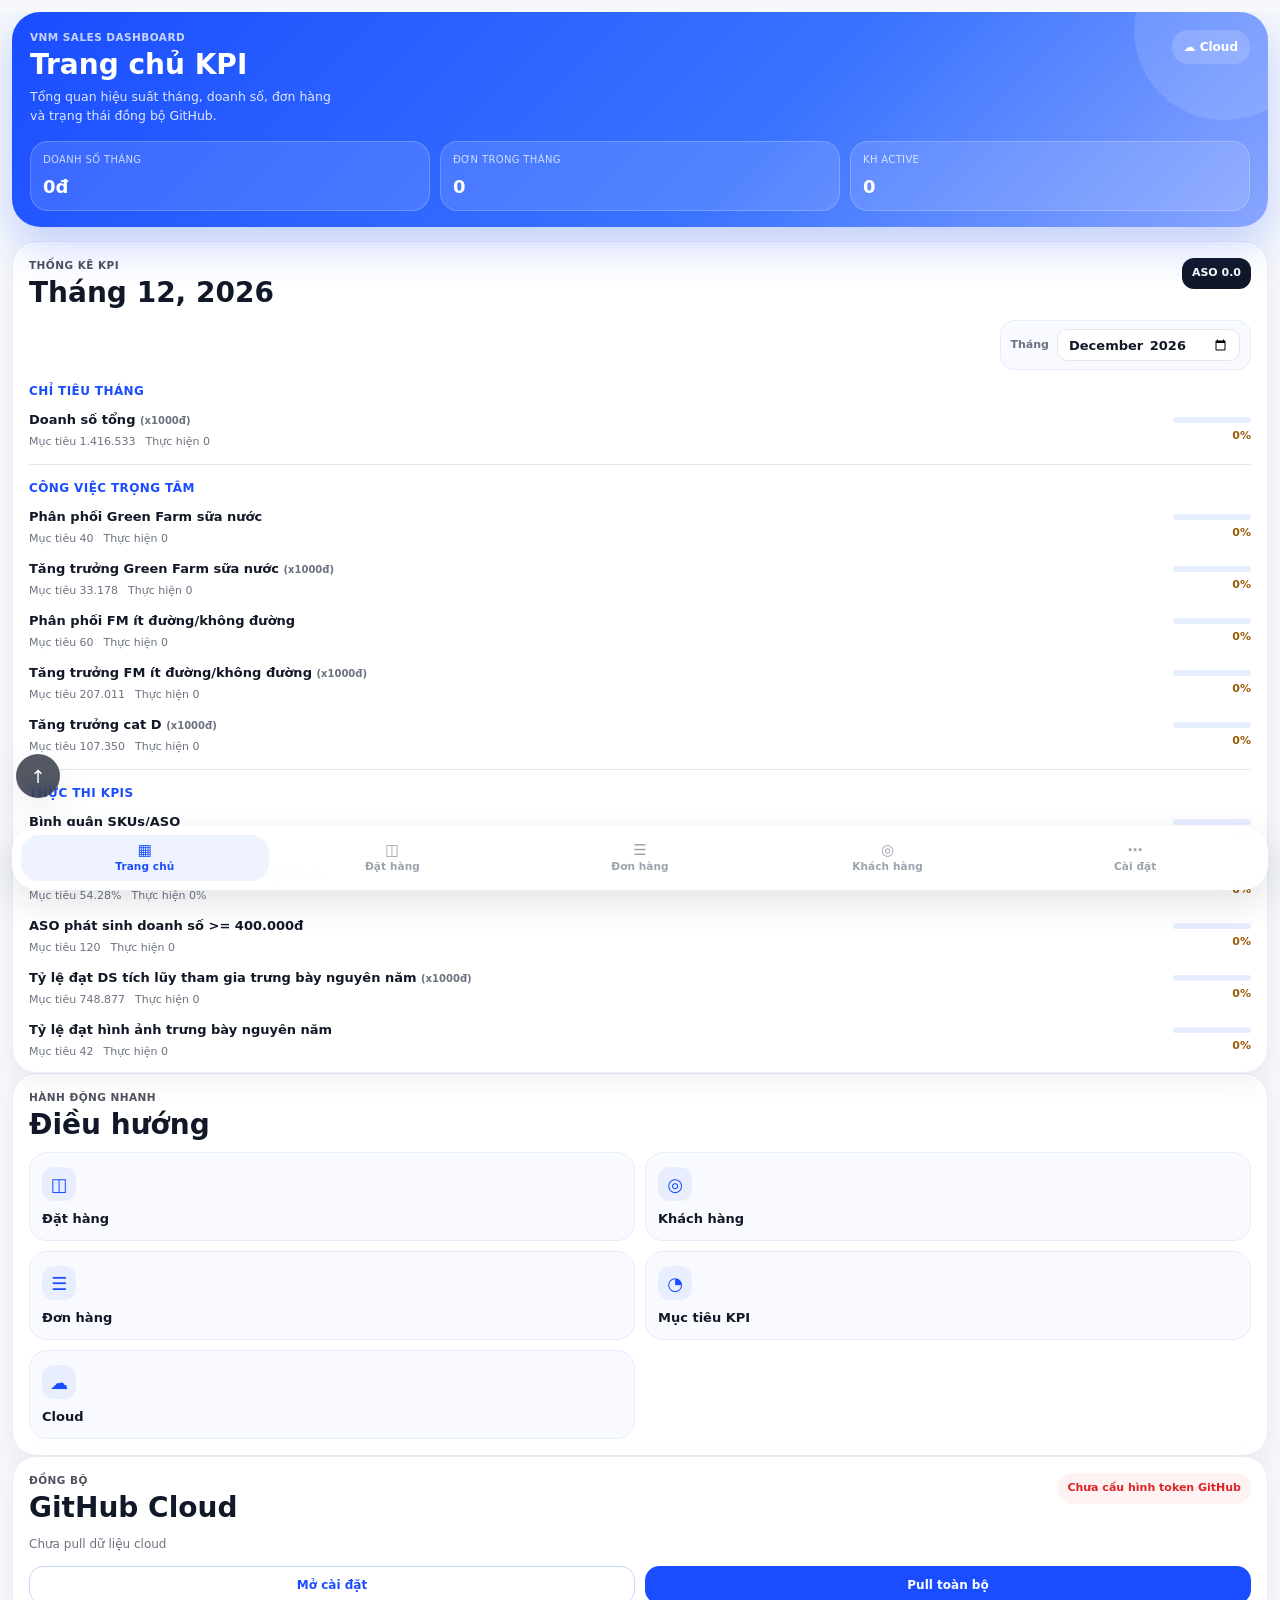
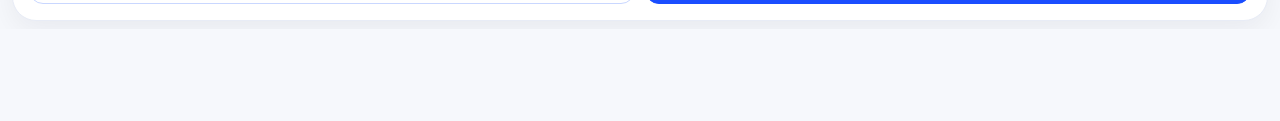
==== commit c9125709: "Fix KM gift preview and mobile layout overflow" ====
--- a/index.html
+++ b/index.html
@@ -173,13 +173,14 @@
     <button class="head-mini-btn" onclick="gotoTab('adm')">Cài đặt</button>
   </div>
   <div style="background:var(--card);margin:8px 12px;border-radius:var(--R);padding:12px;display:flex;gap:8px;flex-wrap:wrap;box-shadow:var(--shadow)">
+    <button onclick="kmOpenModal()" class="btn-tool filled" style="flex:1;margin:0;height:42px;background:linear-gradient(135deg,#16A34A,#22C55E);border-color:#16A34A">＋ Thêm CT KM</button>
     <button onclick="exportKM()" class="btn-tool" style="flex:1;margin:0;height:42px">📤 Xuất CT KM</button>
     <button onclick="importKM()" class="btn-tool" style="flex:1;margin:0;height:42px">📥 Nhập CT KM</button>
     <button onclick="loadKMFromURL()" class="btn-tool" style="flex:1;margin:0;height:42px">🌐 Load từ URL</button>
   </div>
   <div style="background:var(--card);margin:0 12px 8px;border-radius:var(--R);padding:10px 12px;display:flex;gap:8px;align-items:center;box-shadow:var(--shadow)">
     <input id="km-search-input" type="search" placeholder="Tìm theo tên CT KM..." oninput="kmSearchByName(this.value)" aria-label="Tìm chương trình khuyến mãi" style="flex:1;min-width:170px;height:40px;border:1.5px solid var(--n5);border-radius:var(--Rs);padding:0 14px;font-size:14px;">
-    <button onclick="kmClearSearch()" class="btn-tool" style="flex:0 0 auto;margin:0;min-width:70px;height:40px;font-size:12px">✕ Xoá</button>
+    <button onclick="kmClearSearch()" class="btn-tool inline">✕ Xoá</button>
   </div>
   <div class="pills" style="margin:0 12px 8px">
     <div class="pill on-all" onclick="kmSetFilterGroup('')">Tất cả</div>
@@ -193,7 +194,6 @@
 </div>
 
 <!-- FABs -->
-<button id="km-fab" class="fab-btn green" onclick="kmOpenModal()" style="display:none">＋</button>
 <button id="adm-fab" class="fab-btn blue" onclick="spOpenModal()" style="display:none">＋</button>
 <button id="kh-fab" class="fab-btn green" onclick="cusEdit(-1)" style="display:none">＋</button>
 <button id="scroll-top-btn" onclick="scrollToTop()">↑</button>
@@ -222,11 +222,11 @@
 </div><!-- #main -->
 
 <div id="tabbar" role="tablist" aria-label="Điều hướng chính">
-  <button class="tb on" onclick="gotoTab('home')" id="tab-home" role="tab" aria-selected="true" aria-controls="page-home"><span class="tb-icon">🏠</span><span class="tb-label">Trang chủ</span></button>
-  <button class="tb" onclick="gotoTab('order')" id="tab-order" role="tab" aria-selected="false" aria-controls="page-order"><span class="tb-icon">🛒</span><span class="tb-label">Đặt hàng</span></button>
-  <button class="tb" onclick="gotoTab('don')" id="tab-don" role="tab" aria-selected="false" aria-controls="page-don"><span class="tb-icon">📋</span><span class="tb-label">Đơn hàng</span><span class="tb-badge" id="don-badge"></span></button>
-  <button class="tb" onclick="gotoTab('kh')" id="tab-kh" role="tab" aria-selected="false" aria-controls="page-kh"><span class="tb-icon">👥</span><span class="tb-label">Khách hàng</span></button>
-  <button class="tb" onclick="gotoTab('adm')" id="tab-adm" role="tab" aria-selected="false" aria-controls="page-adm"><span class="tb-icon">⚙️</span><span class="tb-label">Cài đặt</span></button>
+  <button class="tb on" onclick="gotoTab('home')" id="tab-home" role="tab" aria-selected="true" aria-controls="page-home"><span class="tb-icon">▦</span><span class="tb-label">Trang chủ</span></button>
+  <button class="tb" onclick="gotoTab('order')" id="tab-order" role="tab" aria-selected="false" aria-controls="page-order"><span class="tb-icon">◫</span><span class="tb-label">Đặt hàng</span></button>
+  <button class="tb" onclick="gotoTab('don')" id="tab-don" role="tab" aria-selected="false" aria-controls="page-don"><span class="tb-icon">☰</span><span class="tb-label">Đơn hàng</span><span class="tb-badge" id="don-badge"></span></button>
+  <button class="tb" onclick="gotoTab('kh')" id="tab-kh" role="tab" aria-selected="false" aria-controls="page-kh"><span class="tb-icon">◎</span><span class="tb-label">Khách hàng</span></button>
+  <button class="tb" onclick="gotoTab('adm')" id="tab-adm" role="tab" aria-selected="false" aria-controls="page-adm"><span class="tb-icon">⋯</span><span class="tb-label">Cài đặt</span></button>
 </div>
 
 <!-- ADMIN MODAL (legacy) -->
--- a/css/style.css
+++ b/css/style.css
@@ -88,9 +88,9 @@
    ============================================================ */
 #tabbar{position:fixed;left:12px;right:12px;bottom:calc(10px + env(safe-area-inset-bottom));z-index:300;background:var(--tabbar-bg);backdrop-filter:blur(18px);-webkit-backdrop-filter:blur(18px);display:flex;border:1px solid var(--tabbar-border);box-shadow:0 12px 34px rgba(17,24,39,.12);border-radius:26px;padding:8px}
 .tb{flex:1;border:none;background:none;color:#9CA3AF;font-size:10.5px;font-weight:700;letter-spacing:.1px;padding:8px 2px;cursor:pointer;position:relative;transition:all .2s ease;display:flex;flex-direction:column;align-items:center;gap:3px;border-radius:18px}
-.tb.on{color:var(--vm);background:var(--vmL);box-shadow:0 2px 10px rgba(26,77,255,.12)}
+.tb.on{color:var(--vm);background:var(--vmL)}
 .tb:active{opacity:.7;transform:scale(.98)}
-.tb-icon{font-size:18px;line-height:1}
+.tb-icon{font-size:15px;line-height:1}
 .tb-label{line-height:1.1}
 .tb-badge{position:absolute;top:4px;right:calc(50% - 18px);background:var(--r);color:#fff;border-radius:9px;font-size:9px;font-weight:800;padding:1px 5px;min-width:16px;text-align:center;display:none;box-shadow:0 1px 3px rgba(220,38,38,.4)}
 
@@ -107,7 +107,6 @@
    SEARCH BAR — Sticky within page (NOT fixed)
    ============================================================ */
 .sbar{position:sticky;top:0;z-index:50;background:var(--sbar-bg);backdrop-filter:blur(14px);-webkit-backdrop-filter:blur(14px);padding:10px 12px 8px}
-.sbar:has(.page-head-inline){background:linear-gradient(180deg,var(--vmL) 0%,var(--sbar-bg) 48%);padding-top:18px;border-bottom:1px solid var(--border-card)}
 .sinp-wrap{position:relative;margin-bottom:7px}
 .sinp-wrap input{width:100%;height:40px;background:var(--n6);border:1.5px solid transparent;border-radius:var(--Rr);padding:0 14px 0 38px;font-size:16px;color:var(--n1);transition:border-color .2s}
 .sinp-wrap input:focus{outline:none;border-color:var(--vm);background:var(--input-focus-bg)}
@@ -243,6 +242,7 @@
 .btn-tool{width:100%;height:48px;border:1.5px solid var(--vm);border-radius:var(--R);background:var(--card);color:var(--vm);font-size:14px;font-weight:700;cursor:pointer;margin-top:8px;transition:all .15s}
 .btn-tool:active{transform:scale(.98)}
 .btn-tool.filled{background:var(--vm);color:#fff;box-shadow:0 2px 8px rgba(26,77,255,.18)}
+.btn-tool.inline{width:auto;min-width:84px;height:40px;border-radius:var(--Rs);margin-top:0;padding:0 12px;font-size:12px;flex:0 0 auto}
 
 /* ============================================================
    KH (Customer) CARDS
@@ -264,11 +264,11 @@
 .km-card-sm{font-size:11.5px;color:var(--n3);line-height:1.4}
 .km-badge{font-size:10.5px;font-weight:700;padding:3px 10px;border-radius:var(--Rr);background:var(--n6);color:var(--n3);white-space:nowrap;flex-shrink:0}
 .km-badge.on{background:var(--vmL);color:var(--vm)}
-.km-card-f{padding:10px 16px;display:flex;gap:8px}
-.btn-kme{flex:1;height:36px;border:1.5px solid var(--vm);border-radius:var(--Rs);background:var(--card);color:var(--vm);font-size:12.5px;font-weight:700;cursor:pointer;transition:all .15s}
+.km-card-f{padding:10px 16px;display:flex;gap:8px;flex-wrap:wrap;align-items:center}
+.btn-kme{flex:1 1 160px;min-width:120px;height:36px;border:1.5px solid var(--vm);border-radius:var(--Rs);background:var(--card);color:var(--vm);font-size:12.5px;font-weight:700;cursor:pointer;transition:all .15s}
 .btn-kme:active{background:var(--vmL)}
-.btn-kmt{height:36px;padding:0 14px;border:1.5px solid var(--n5);border-radius:var(--Rs);background:var(--card);color:var(--n2);font-size:12.5px;font-weight:700;cursor:pointer}
-.btn-kmd{height:36px;padding:0 14px;border:1.5px solid var(--r);border-radius:var(--Rs);background:var(--card);color:var(--r);font-size:12.5px;font-weight:700;cursor:pointer}
+.btn-kmt{height:36px;padding:0 12px;border:1.5px solid var(--n5);border-radius:var(--Rs);background:var(--card);color:var(--n2);font-size:12.5px;font-weight:700;cursor:pointer;flex:0 0 auto}
+.btn-kmd{height:36px;min-width:40px;padding:0 10px;border:1.5px solid var(--r);border-radius:var(--Rs);background:var(--card);color:var(--r);font-size:12.5px;font-weight:700;cursor:pointer;flex:0 0 auto}
 
 /* KM Section Header */
 .km-sec-hd{padding:10px 16px;font-weight:700;color:var(--n1);background:var(--n6);border-bottom:1px solid var(--n5);font-size:13.5px}
@@ -361,9 +361,8 @@
     App Shell + Dashboard
     ============================================================ */
 .home-shell{padding:0 12px 8px}
-.home-hero{background:linear-gradient(140deg,#0E3BC4 0%,#1A4DFF 35%,#3A73FF 70%,#6B9FFF 100%);border-radius:28px;padding:20px 18px 18px;color:#fff;box-shadow:0 20px 50px rgba(26,77,255,.28);position:relative;overflow:hidden;margin-bottom:14px}
-.home-hero::before{content:'';position:absolute;width:160px;height:160px;border-radius:50%;background:rgba(255,255,255,.07);left:-44px;bottom:-56px;z-index:0}
-.home-hero:after{content:'';position:absolute;width:200px;height:200px;border-radius:50%;background:rgba(255,255,255,.10);right:-56px;top:-84px}
+.home-hero{background:linear-gradient(135deg,#1A4DFF 0%,#3A73FF 60%,#89A6FF 100%);border-radius:28px;padding:18px 18px 16px;color:#fff;box-shadow:0 18px 44px rgba(26,77,255,.24);position:relative;overflow:hidden;margin-bottom:14px}
+.home-hero:after{content:'';position:absolute;width:180px;height:180px;border-radius:50%;background:rgba(255,255,255,.12);right:-46px;top:-72px}
 .home-hero-top{display:flex;justify-content:space-between;align-items:flex-start;gap:12px;position:relative;z-index:1}
 .home-kicker,.page-kicker,.dashboard-kicker{font-size:10.5px;font-weight:800;letter-spacing:.45px;text-transform:uppercase;opacity:.75}
 .home-title,.page-title,.dashboard-title{font-size:28px;font-weight:800;line-height:1.08;margin-top:4px}
@@ -372,11 +371,11 @@
 .head-mini-btn{background:var(--head-mini-bg);color:var(--vm)}
 .head-mini-btn.primary{background:var(--vm);color:#fff}
 .hero-metrics{display:grid;grid-template-columns:repeat(3,1fr);gap:10px;margin-top:16px;position:relative;z-index:1}
-.hero-metric-card{background:rgba(255,255,255,.15);border:1px solid rgba(255,255,255,.28);border-radius:18px;padding:12px 12px 10px;min-width:0;backdrop-filter:blur(4px);-webkit-backdrop-filter:blur(4px)}
-.hero-metric-label{font-size:10px;opacity:.80;text-transform:uppercase;letter-spacing:.35px}
+.hero-metric-card{background:rgba(255,255,255,.12);border:1px solid rgba(255,255,255,.2);border-radius:18px;padding:10px 12px;min-width:0}
+.hero-metric-label{font-size:10px;opacity:.74;text-transform:uppercase;letter-spacing:.35px}
 .hero-metric-value{font-size:18px;font-weight:800;margin-top:6px;white-space:nowrap;overflow:hidden;text-overflow:ellipsis}
 .dashboard-grid{display:grid;gap:12px}
-.dashboard-card{background:var(--card);border-radius:24px;border:1px solid var(--border-card);box-shadow:var(--shadow2);padding:16px}
+.dashboard-card{background:var(--card);border-radius:24px;border:1px solid var(--border-card);box-shadow:var(--shadow);padding:16px}
 .dashboard-card-wide{padding-bottom:12px}
 .dashboard-card-head{display:flex;justify-content:space-between;align-items:flex-start;gap:10px;margin-bottom:12px}
 .dashboard-status{padding:7px 10px;border-radius:12px;background:#111827;color:#fff;font-size:11px;font-weight:800}
@@ -385,21 +384,21 @@
 .dashboard-month-filter input{height:32px;border:1.5px solid var(--n5);border-radius:10px;padding:0 10px;background:var(--card);color:var(--n1);font-size:13px;font-weight:700}
 .dashboard-month-filter input:focus{outline:none;border-color:var(--vm)}
 .kpi-group+.kpi-group{margin-top:14px;padding-top:14px;border-top:1px solid var(--n5)}
-.kpi-group-title{font-size:12px;font-weight:800;color:var(--vm);text-transform:uppercase;letter-spacing:.4px;margin-bottom:10px;padding-left:10px;border-left:3px solid var(--vm)}
+.kpi-group-title{font-size:12px;font-weight:800;color:var(--vm);text-transform:uppercase;letter-spacing:.4px;margin-bottom:10px}
 .kpi-config-group{background:var(--surface-accent);border:1px solid var(--surface-accent-border);border-radius:14px;padding:12px;margin-bottom:10px}
 .kpi-config-title{font-size:12px;font-weight:800;color:var(--vm);margin-bottom:8px}
-.kpi-table{display:grid;gap:8px}
-.kpi-row{display:grid;grid-template-columns:1fr 78px;gap:12px;align-items:center;background:var(--surface-accent);border:1px solid var(--surface-accent-border);border-radius:12px;padding:10px 12px}
+.kpi-table{display:grid;gap:12px}
+.kpi-row{display:grid;grid-template-columns:1fr 78px;gap:12px;align-items:center}
 .kpi-name{font-size:13px;font-weight:800;color:var(--n1)}
 .kpi-unit-note{font-size:10px;font-weight:700;color:var(--n3)}
 .kpi-values{display:flex;gap:10px;flex-wrap:wrap;font-size:11px;color:var(--n3);margin-top:4px}
 .kpi-progress{display:flex;flex-direction:column;align-items:flex-end;gap:5px}
-.kpi-progress-bar{width:100%;height:9px;border-radius:999px;background:var(--kpi-bar-bg);overflow:hidden}
-.kpi-progress-bar span{display:block;height:100%;border-radius:999px;background:linear-gradient(90deg,#F59E0B,#F97316,#EF4444)}
+.kpi-progress-bar{width:100%;height:6px;border-radius:999px;background:var(--kpi-bar-bg);overflow:hidden}
+.kpi-progress-bar span{display:block;height:100%;border-radius:999px;background:linear-gradient(90deg,#F59E0B,#F97316)}
 .kpi-progress-label{font-size:11px;font-weight:800;color:#9A5A08}
 .action-grid{display:grid;grid-template-columns:repeat(2,1fr);gap:10px}
 .action-card{border:none;background:var(--surface-accent);border:1px solid var(--surface-accent-border);border-radius:18px;padding:14px 12px;display:flex;flex-direction:column;align-items:flex-start;gap:10px;font-size:13px;font-weight:800;color:var(--n1);cursor:pointer}
-.action-icon{width:36px;height:36px;border-radius:12px;background:var(--action-icon-bg);color:var(--vm);display:flex;align-items:center;justify-content:center;font-size:19px;font-weight:800}
+.action-icon{width:34px;height:34px;border-radius:12px;background:var(--action-icon-bg);color:var(--vm);display:flex;align-items:center;justify-content:center;font-size:18px;font-weight:800}
 .sync-pill{padding:7px 10px;border-radius:999px;background:#FEF2F2;color:#DC2626;font-size:11px;font-weight:800;white-space:nowrap}
 .sync-pill.ready{background:#EEF8F2;color:#15803D}
 .sync-note{font-size:12px;color:var(--n3);line-height:1.55;margin-bottom:12px}
@@ -407,16 +406,18 @@
 .mini-action{flex:1;height:38px;border-radius:14px;border:1px solid var(--preview-border);background:var(--card);color:var(--vm);font-size:12px;font-weight:800;cursor:pointer}
 .mini-action.primary{background:var(--vm);color:#fff;border-color:var(--vm)}
 
-.page-section-head{display:flex;justify-content:space-between;align-items:flex-start;gap:10px;padding:18px 14px 14px;background:linear-gradient(160deg,var(--vmL) 0%,transparent 75%)}
+.page-section-head{display:flex;justify-content:space-between;align-items:flex-start;gap:10px;padding:6px 12px 10px}
 .page-section-head.compact{padding-bottom:0}
 .page-head-inline{display:flex;justify-content:space-between;align-items:flex-start;gap:8px;margin-bottom:8px}
+.page-head-inline > div{min-width:0}
+
 .settings-overview{display:grid;grid-template-columns:repeat(2,1fr);gap:10px;padding:0 12px 10px}
 .settings-info-card{background:var(--card);border:1px solid var(--border-card);border-radius:20px;box-shadow:var(--shadow);padding:14px}
 .settings-theme-card{grid-column:1/-1;background:var(--theme-card-bg);border:1px solid var(--theme-card-border);border-radius:22px;padding:15px 16px;display:flex;justify-content:space-between;align-items:center;gap:12px;box-shadow:var(--shadow)}
 .theme-toggle-group{display:flex;gap:8px;flex-shrink:0}
 .theme-toggle-btn{height:38px;min-width:74px;padding:0 14px;border-radius:14px;border:1px solid var(--theme-card-border);background:var(--card);color:var(--n2);font-size:12px;font-weight:800;cursor:pointer;transition:all .18s ease}
 .theme-toggle-btn.active{background:var(--theme-card-active);border-color:var(--theme-card-active);color:#fff;box-shadow:0 6px 16px rgba(26,77,255,.22)}
-.settings-info-number{font-size:28px;font-weight:800;color:var(--vm)}
+.settings-info-number{font-size:24px;font-weight:800;color:var(--vm)}
 .settings-info-label{font-size:11px;font-weight:700;color:var(--n3);text-transform:uppercase;letter-spacing:.3px;margin-top:3px}
 .settings-sync-strip{grid-column:1/-1;background:linear-gradient(135deg,#111827,#1F2D4A);color:#fff;border-radius:22px;padding:15px 16px;display:flex;justify-content:space-between;align-items:center;gap:12px}
 .settings-strip-title{font-size:13px;font-weight:800}
@@ -500,6 +501,8 @@
    .settings-theme-card{flex-direction:column;align-items:flex-start}
    .theme-toggle-group{width:100%}
    .theme-toggle-btn{flex:1}
+   .sync-actions{flex-wrap:wrap}
+   .mini-action{flex:1 1 140px}
 }
 .history-item-list{padding:8px 14px;font-size:11px;color:var(--n2)}
 .history-item-row{display:flex;justify-content:space-between;margin-bottom:2px;gap:8px}
@@ -551,4 +554,8 @@
    .home-title,.page-title,.dashboard-title{font-size:24px}
    .hero-metrics{grid-template-columns:1fr 1fr 1fr}
    .kpi-row{grid-template-columns:1fr 64px}
+   .km-card-f{gap:6px}
+   .btn-kme{flex:1 1 100%}
+   .btn-kmt{flex:1 1 calc(100% - 48px)}
+   .btn-kmd{flex:0 0 42px;padding:0}
 }
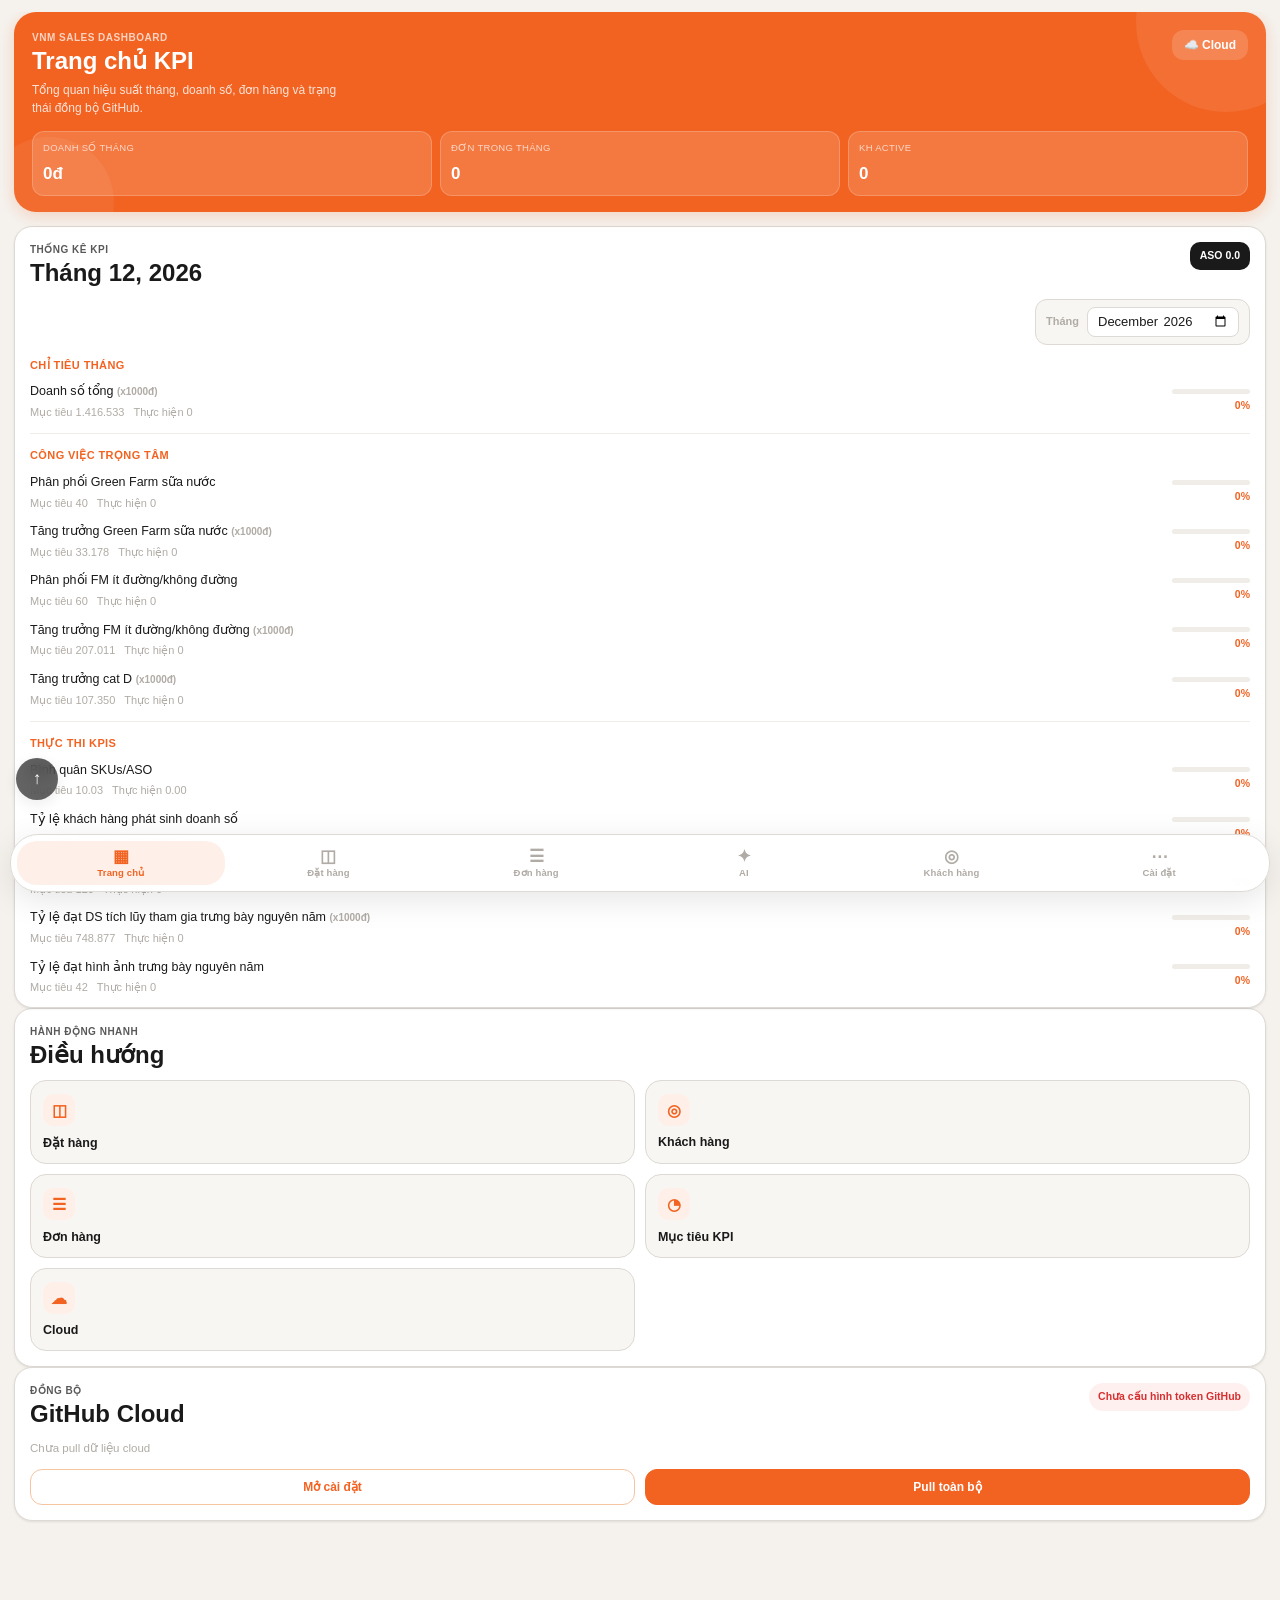
==== commit e1ca6a2a: "feat(ai): add in-app assistant tab" ====
--- a/index.html
+++ b/index.html
@@ -193,6 +193,9 @@
   <div id="km-list" style="padding-bottom:72px"></div>
 </div>
 
+<!-- AI -->
+<div id="page-ai" class="page" role="tabpanel" aria-labelledby="tab-ai"></div>
+
 <!-- FABs -->
 <button id="adm-fab" class="fab-btn blue" onclick="spOpenModal()" style="display:none">＋</button>
 <button id="kh-fab" class="fab-btn green" onclick="cusEdit(-1)" style="display:none">＋</button>
@@ -225,6 +228,7 @@
   <button class="tb on" onclick="gotoTab('home')" id="tab-home" role="tab" aria-selected="true" aria-controls="page-home"><span class="tb-icon">▦</span><span class="tb-label">Trang chủ</span></button>
   <button class="tb" onclick="gotoTab('order')" id="tab-order" role="tab" aria-selected="false" aria-controls="page-order"><span class="tb-icon">◫</span><span class="tb-label">Đặt hàng</span></button>
   <button class="tb" onclick="gotoTab('don')" id="tab-don" role="tab" aria-selected="false" aria-controls="page-don"><span class="tb-icon">☰</span><span class="tb-label">Đơn hàng</span><span class="tb-badge" id="don-badge"></span></button>
+  <button class="tb" onclick="gotoTab('ai')" id="tab-ai" role="tab" aria-selected="false" aria-controls="page-ai"><span class="tb-icon">✦</span><span class="tb-label">AI</span></button>
   <button class="tb" onclick="gotoTab('kh')" id="tab-kh" role="tab" aria-selected="false" aria-controls="page-kh"><span class="tb-icon">◎</span><span class="tb-label">Khách hàng</span></button>
   <button class="tb" onclick="gotoTab('adm')" id="tab-adm" role="tab" aria-selected="false" aria-controls="page-adm"><span class="tb-icon">⋯</span><span class="tb-label">Cài đặt</span></button>
 </div>
@@ -248,6 +252,10 @@
 <script src="js/km.js"></script>
 <script src="js/customer.js"></script>
 <script src="js/sync.js"></script>
+<script src="js/ai-service.js"></script>
+<script src="js/ai-context.js"></script>
+<script src="js/ai-chat.js"></script>
+<script src="js/ai-ui.js"></script>
 <script src="js/main.js"></script>
 </body>
 </html>
--- a/css/style.css
+++ b/css/style.css
@@ -1,561 +1,853 @@
 /* ============================================================
-   VNM ORDER — Vinamilk Mobile Dashboard v6
-   Direction: Vinamilk Blue + VIB-like mobile banking clarity
+   VNM ORDER v7 — Warm Minimal · Vinamilk Orange
+   Primary: #F26322  Background: #F5F2EE  Card: #FFFFFF
    ============================================================ */
 
 *{box-sizing:border-box;margin:0;padding:0;-webkit-tap-highlight-color:transparent}
 html,body{width:100%;overflow-x:hidden}
-body{font-family:system-ui,-apple-system,BlinkMacSystemFont,'Segoe UI',Roboto,'Helvetica Neue',Arial,sans-serif;background:var(--bg);color:var(--n1);font-size:14px;-webkit-text-size-adjust:100%;line-height:1.5;text-rendering:optimizeLegibility;-webkit-font-smoothing:antialiased;-moz-osx-font-smoothing:grayscale;font-synthesis:none;transition:background .2s ease,color .2s ease}
+body{
+  font-family:'SF Pro Display',-apple-system,BlinkMacSystemFont,'Segoe UI',sans-serif;
+  background:var(--bg);color:var(--n1);font-size:14px;
+  -webkit-text-size-adjust:100%;line-height:1.5;
+  -webkit-font-smoothing:antialiased;-moz-osx-font-smoothing:grayscale;
+  transition:background .25s,color .25s
+}
 input,button,select,textarea{font-family:inherit;font-size:16px}
 
+/* ── TOKENS ─────────────────────────────────────────────── */
 :root{
-  /* Brand Colors */
-  --vm:#1A4DFF;--vm2:#3A73FF;--vm3:#6C93FF;--vmL:#EEF3FF;--vmD:#1237B8;
-  --gold:#F59E0B;--goldL:#FFF7E6;
-  /* Semantic */
-  --b:#2563EB;--bL:#EFF6FF;
-  --r:#DC2626;--rL:#FEF2F2;
-  --o:#F97316;--oL:#FFF7ED;
-  --g:#2e7d32;--gL:#e8f5e9;
-  --p:#7C3AED;--pL:#F5F3FF;
-  /* Neutral */
-  --bg:#F6F8FC;--card:#FFFFFF;
-  --n1:#111827;--n2:#374151;--n3:#6B7280;--n4:#D1D5DB;--n5:#E5E7EB;--n6:#F3F4F6;
-   --surface:#FFFFFF;--surface-2:#F8FAFC;
-   --tabbar-bg:rgba(255,255,255,.96);--tabbar-border:rgba(255,255,255,.7);
-   --overlay-bg:rgba(17,24,39,.72);
-   --theme-card-bg:linear-gradient(135deg,#EEF3FF,#F8FBFF);
-   --theme-card-border:#D9E2FF;
-   --theme-card-active:#1A4DFF;
-  /* Shared tokens */
-  --border-card:#E8ECF6;
-  --surface-accent:#F8FAFF;
-  --surface-accent-border:#E5ECFA;
-  --preview-border:#C9D7FF;
-  --kpi-bar-bg:#E5EDFF;
-  --action-icon-bg:#E9EEFF;
-  --sbar-bg:rgba(246,248,252,.96);
-  --input-focus-bg:#fff;
-  --head-mini-bg:#E9EEFF;
-  /* Layout */
-  --R:18px;--Rs:12px;--Rr:20px;
-  --shadow:0 10px 30px rgba(17,24,39,.06);
-  --shadow2:0 12px 36px rgba(17,24,39,.08);
-  --shadow3:0 16px 44px rgba(17,24,39,.12);
-}
-
+  --orange:#F26322;--orangeD:#D04F10;--orangeL:#FEF0E8;--orangeMid:#F5C4A0;
+  --bg:#F5F2EE;--card:#FFFFFF;
+  --n1:#1A1A1A;--n2:#444;--n3:#777;--n4:#B0ABA5;--n5:#DDD9D4;--n6:#F0EDE8;--n7:#F8F6F3;
+  --blue:#2563EB;--blueL:#EFF6FF;
+  --red:#D63030;--redL:#FFF0F0;
+  --green:#2A7A45;--greenL:#EBF7EF;
+  --gold:#C97B0A;--goldL:#FFF8E6;
+  --shadow-sm:0 1px 3px rgba(26,26,26,.06),0 1px 2px rgba(26,26,26,.04);
+  --shadow:0 4px 14px rgba(26,26,26,.08);
+  --shadow-lg:0 8px 28px rgba(26,26,26,.11);
+  --shadow-orange:0 4px 16px rgba(242,99,34,.22);
+  --R:16px;--Rs:10px;--Rr:100px;
+  --tabbar-bg:rgba(255,255,255,.96);
+  --overlay:rgba(26,26,26,.55)
+}
 html[data-theme='dark']{
-   color-scheme:dark;
-   --bg:#07111f;
-   --card:#0f172a;
-   --surface:#111c31;
-   --surface-2:#0b1528;
-   --n1:#e5eefc;
-   --n2:#c7d3e6;
-   --n3:#93a4bf;
-   --n4:#41506b;
-   --n5:#22304a;
-   --n6:#16233a;
-   --vmL:#112853;
-   --bL:#10233f;
-   --rL:#3a1820;
-   --oL:#372312;
-   --gL:#132e16;
-   --goldL:#372a10;
-   --pL:#25183d;
-   --tabbar-bg:rgba(9,16,30,.92);
-   --tabbar-border:rgba(55,72,101,.65);
-   --overlay-bg:rgba(3,8,18,.82);
-   --theme-card-bg:linear-gradient(135deg,#0d1b32,#12274d);
-   --theme-card-border:#294b8d;
-   --theme-card-active:#7ea6ff;
-   --border-card:var(--n5);
-   --surface-accent:#0d1b32;
-   --surface-accent-border:#1e3a6e;
-   --preview-border:#2a4580;
-   --kpi-bar-bg:#1e3460;
-   --action-icon-bg:#112853;
-   --sbar-bg:rgba(7,17,31,.94);
-   --input-focus-bg:var(--surface);
-   --head-mini-bg:#112853;
-   --shadow:0 10px 30px rgba(0,0,0,.28);
-   --shadow2:0 12px 36px rgba(0,0,0,.34);
-   --shadow3:0 16px 44px rgba(0,0,0,.42);
-}
-
-/* ============================================================
-   TABBAR — Bottom navigation
-   ============================================================ */
-#tabbar{position:fixed;left:12px;right:12px;bottom:calc(10px + env(safe-area-inset-bottom));z-index:300;background:var(--tabbar-bg);backdrop-filter:blur(18px);-webkit-backdrop-filter:blur(18px);display:flex;border:1px solid var(--tabbar-border);box-shadow:0 12px 34px rgba(17,24,39,.12);border-radius:26px;padding:8px}
-.tb{flex:1;border:none;background:none;color:#9CA3AF;font-size:10.5px;font-weight:700;letter-spacing:.1px;padding:8px 2px;cursor:pointer;position:relative;transition:all .2s ease;display:flex;flex-direction:column;align-items:center;gap:3px;border-radius:18px}
-.tb.on{color:var(--vm);background:var(--vmL)}
-.tb:active{opacity:.7;transform:scale(.98)}
-.tb-icon{font-size:15px;line-height:1}
+  color-scheme:dark;
+  --bg:#181512;--card:#221F1A;
+  --n1:#F0EDE8;--n2:#C8C4BC;--n3:#8A867F;--n4:#555250;--n5:#3A3731;--n6:#2A2723;--n7:#1E1B18;
+  --orangeL:#2C1608;--blueL:#0D1E3A;--redL:#2C1010;--greenL:#0A1F12;--goldL:#281A06;
+  --shadow-sm:0 1px 3px rgba(0,0,0,.3);--shadow:0 4px 14px rgba(0,0,0,.35);
+  --shadow-lg:0 8px 28px rgba(0,0,0,.45);--shadow-orange:0 4px 16px rgba(242,99,34,.2);
+  --tabbar-bg:rgba(26,22,18,.95);--overlay:rgba(0,0,0,.72)
+}
+
+/* ── TABBAR ──────────────────────────────────────────────── */
+#tabbar{
+  position:fixed;left:10px;right:10px;
+  bottom:calc(8px + env(safe-area-inset-bottom));
+  z-index:300;background:var(--tabbar-bg);
+  backdrop-filter:blur(20px);-webkit-backdrop-filter:blur(20px);
+  display:flex;border:0.5px solid var(--n5);
+  box-shadow:0 8px 32px rgba(0,0,0,.10);
+  border-radius:28px;padding:6px
+}
+.tb{
+  flex:1;border:none;background:none;color:var(--n4);
+  font-size:9.5px;font-weight:600;letter-spacing:.15px;
+  padding:7px 2px;cursor:pointer;position:relative;
+  transition:all .18s;display:flex;flex-direction:column;
+  align-items:center;gap:3px;border-radius:20px
+}
+.tb.on{color:var(--orange);background:var(--orangeL)}
+.tb:active{opacity:.6;transform:scale(.96)}
+.tb-icon{font-size:17px;line-height:1}
 .tb-label{line-height:1.1}
-.tb-badge{position:absolute;top:4px;right:calc(50% - 18px);background:var(--r);color:#fff;border-radius:9px;font-size:9px;font-weight:800;padding:1px 5px;min-width:16px;text-align:center;display:none;box-shadow:0 1px 3px rgba(220,38,38,.4)}
-
-/* ============================================================
-   MAIN LAYOUT
-   ============================================================ */
-#main{padding-top:calc(12px + env(safe-area-inset-top));padding-bottom:calc(92px + env(safe-area-inset-bottom))}
-.page{display:none !important;overflow-y:auto;-webkit-overflow-scrolling:touch;min-height:calc(100vh - 104px - env(safe-area-inset-bottom))}
+.tb-badge{
+  position:absolute;top:4px;right:calc(50% - 18px);
+  background:var(--orange);color:#fff;border-radius:9px;
+  font-size:9px;font-weight:800;padding:1px 5px;min-width:16px;
+  text-align:center;display:none;box-shadow:0 2px 6px rgba(242,99,34,.4)
+}
+
+/* ── LAYOUT ──────────────────────────────────────────────── */
+#main{
+  padding-top:calc(12px + env(safe-area-inset-top));
+  padding-bottom:calc(90px + env(safe-area-inset-bottom))
+}
+.page{display:none !important;overflow-y:auto;-webkit-overflow-scrolling:touch;min-height:calc(100vh - 100px)}
 .page.on{display:block !important}
 #page-order.on{display:flex !important;flex-direction:column;overflow:hidden}
 #order-list{flex:1;overflow-y:auto;-webkit-overflow-scrolling:touch}
 
-/* ============================================================
-   SEARCH BAR — Sticky within page (NOT fixed)
-   ============================================================ */
-.sbar{position:sticky;top:0;z-index:50;background:var(--sbar-bg);backdrop-filter:blur(14px);-webkit-backdrop-filter:blur(14px);padding:10px 12px 8px}
+/* ── AI TAB ──────────────────────────────────────────────── */
+#page-ai.on{display:flex !important;flex-direction:column}
+.ai-shell{
+  flex:1;display:flex;flex-direction:column;gap:12px;
+  padding:10px 12px 0;min-height:calc(100vh - 170px)
+}
+.ai-head-actions{display:flex;gap:8px;align-items:center}
+.ai-hero-card{
+  background:linear-gradient(135deg,#fff9f4 0%,#ffffff 52%,#fff1e8 100%);
+  border:1px solid rgba(242,99,34,.18);border-radius:22px;padding:16px;
+  box-shadow:0 14px 30px rgba(242,99,34,.10);display:flex;gap:14px;justify-content:space-between;align-items:flex-start
+}
+.ai-hero-copy{min-width:0;flex:1}
+.ai-hero-title{font-size:17px;font-weight:800;color:var(--n1);line-height:1.25;margin-bottom:6px}
+.ai-hero-sub{font-size:12.5px;line-height:1.55;color:var(--n2);max-width:460px}
+.ai-preset-row{display:flex;gap:8px;flex-wrap:wrap;margin-top:12px}
+.ai-preset-chip{
+  padding:9px 12px;border-radius:14px;background:rgba(255,255,255,.88);border:1px solid rgba(17,24,39,.08);
+  color:var(--n2);font-size:11.5px;font-weight:800;box-shadow:var(--shadow-sm)
+}
+.ai-preset-chip.is-active{background:var(--orange);border-color:var(--orange);color:#fff;box-shadow:0 10px 22px rgba(242,99,34,.22)}
+.ai-hero-status{display:flex;flex-direction:column;gap:8px;align-items:flex-end;flex-shrink:0}
+.ai-status-pill{
+  padding:7px 12px;border-radius:999px;background:#F3F4F6;color:var(--n2);font-size:11px;font-weight:700;
+  border:1px solid rgba(17,24,39,.08);white-space:nowrap
+}
+.ai-status-pill.is-mock{background:#FFF3E8;color:var(--orange);border-color:rgba(242,99,34,.2)}
+.ai-profile-chip{
+  display:flex;flex-direction:column;gap:3px;align-items:flex-end;
+  background:rgba(255,255,255,.78);border:1px solid rgba(17,24,39,.08);border-radius:18px;
+  padding:10px 12px;color:var(--n2);box-shadow:var(--shadow-sm);font-size:11.5px;backdrop-filter:blur(8px)
+}
+.ai-profile-chip span{color:var(--n3);font-weight:600}
+.ai-settings-panel{
+  background:var(--card);border:1px solid rgba(17,24,39,.08);border-radius:22px;
+  padding:14px;box-shadow:0 10px 26px rgba(15,23,42,.08)
+}
+.ai-settings-top{display:flex;gap:12px;justify-content:space-between;align-items:flex-start;margin-bottom:12px}
+.ai-settings-kicker{font-size:10px;letter-spacing:.08em;text-transform:uppercase;color:var(--orange);font-weight:800;margin-bottom:4px}
+.ai-settings-title{font-size:15px;font-weight:800;color:var(--n1)}
+.ai-settings-section{padding:12px 0;border-top:1px solid var(--n6)}
+.ai-settings-section:first-of-type{padding-top:0;border-top:none}
+.ai-settings-section-soft{
+  border-top:none;background:var(--n7);padding:12px;border-radius:16px;margin-top:2px
+}
+.ai-quick-actions{display:flex;gap:8px;flex-wrap:wrap;justify-content:flex-end}
+.ai-mini-btn,.ai-inline-btn,.ai-action-btn,.ai-send-btn,.ai-ghost-btn,.ai-suggestion-chip{
+  appearance:none;border:none;cursor:pointer;font-family:inherit
+}
+.ai-mini-btn{
+  height:32px;padding:0 12px;border-radius:999px;background:var(--n7);color:var(--n2);
+  border:1px solid var(--n5);font-size:11px;font-weight:700
+}
+.ai-mini-btn:active,.ai-inline-btn:active,.ai-action-btn:active,.ai-send-btn:active,.ai-ghost-btn:active,.ai-suggestion-chip:active{transform:scale(.98)}
+.ai-form-grid{display:grid;grid-template-columns:repeat(2,minmax(0,1fr));gap:12px}
+.ai-field{display:flex;flex-direction:column;gap:6px;color:var(--n2);font-size:11px;font-weight:700}
+.ai-field input,.ai-field select{
+  width:100%;height:42px;background:var(--bg);border:1px solid rgba(17,24,39,.1);
+  border-radius:14px;padding:0 12px;color:var(--n1);font-size:13px
+}
+.ai-field input:focus,.ai-field select:focus,.ai-input-bar textarea:focus{outline:none;border-color:rgba(242,99,34,.45);box-shadow:0 0 0 4px rgba(242,99,34,.10)}
+.ai-field-wide{grid-column:1/-1}
+.ai-inline-btn{
+  margin-top:8px;height:32px;padding:0 12px;border-radius:12px;background:var(--orangeL);color:var(--orange);
+  border:1px solid rgba(242,99,34,.18);font-size:11px;font-weight:800
+}
+.ai-mock-toggle{display:flex;gap:10px;align-items:flex-start;color:var(--n2);font-size:12px;font-weight:700;line-height:1.4}
+.ai-mock-toggle input{margin-top:2px;accent-color:var(--orange)}
+.ai-settings-meta{margin-top:8px;color:var(--n3);font-size:11.5px;line-height:1.5}
+.ai-settings-actions{display:flex;gap:10px;flex-wrap:wrap;margin-top:2px}
+.ai-action-btn{
+  flex:1;min-width:140px;height:44px;border-radius:16px;background:#fff;color:var(--n2);
+  border:1px solid rgba(17,24,39,.1);font-size:13px;font-weight:800;box-shadow:var(--shadow-sm)
+}
+.ai-action-btn.primary{
+  background:linear-gradient(135deg,#ff7b2f,#f26322);color:#fff;border-color:#f26322;box-shadow:0 10px 24px rgba(242,99,34,.24)
+}
+.ai-action-btn.accent{
+  background:linear-gradient(135deg,#1f6bff,#3b82f6);color:#fff;border-color:#2563eb;box-shadow:0 10px 24px rgba(37,99,235,.18)
+}
+.ai-test-result{
+  margin-top:10px;padding:12px 14px;border-radius:14px;font-size:12px;line-height:1.55;
+  background:var(--n7);color:var(--n2);border:1px solid rgba(17,24,39,.08)
+}
+.ai-test-result.ok{background:#eefaf2;color:#1f6a3a;border-color:rgba(42,122,69,.18)}
+.ai-test-result.err{background:#fff2f0;color:#b42318;border-color:rgba(214,48,48,.18)}
+.ai-chat-list{
+  flex:1;min-height:320px;background:linear-gradient(180deg,#fff 0%,#f8f7f5 100%);
+  border:1px solid rgba(17,24,39,.08);border-radius:22px;padding:14px;overflow-y:auto;box-shadow:0 10px 24px rgba(15,23,42,.06)
+}
+.ai-msg{display:flex;flex-direction:column;gap:4px;margin-bottom:14px}
+.ai-msg-user{align-items:flex-end}
+.ai-msg-assistant{align-items:flex-start}
+.ai-msg-meta{font-size:10.5px;font-weight:800;letter-spacing:.04em;text-transform:uppercase;color:var(--n4);padding:0 4px}
+.ai-msg-bubble{
+  max-width:88%;padding:12px 14px;border-radius:18px;border:1px solid rgba(17,24,39,.08);
+  background:#fff;color:var(--n1);line-height:1.62;word-break:break-word;box-shadow:0 8px 18px rgba(15,23,42,.05)
+}
+.ai-msg-user .ai-msg-bubble{
+  background:linear-gradient(135deg,#ff7b2f,#f26322);border-color:#f26322;color:#fff;
+  box-shadow:0 10px 22px rgba(242,99,34,.24)
+}
+.ai-msg-loading{color:var(--n3);font-style:italic;background:#fffdfb}
+.ai-empty-state{
+  min-height:220px;display:flex;flex-direction:column;align-items:center;justify-content:center;
+  text-align:center;color:var(--n3);padding:26px 20px
+}
+.ai-empty-badge{
+  padding:6px 10px;border-radius:999px;background:var(--orangeL);color:var(--orange);
+  font-size:10px;font-weight:800;letter-spacing:.08em;text-transform:uppercase;margin-bottom:10px
+}
+.ai-empty-title{font-size:18px;font-weight:800;color:var(--n1);margin-bottom:8px;line-height:1.25}
+.ai-empty-copy{max-width:360px;line-height:1.65}
+.ai-empty-suggestions{display:flex;gap:8px;flex-wrap:wrap;justify-content:center;margin-top:16px}
+.ai-suggestion-chip{
+  padding:10px 12px;border-radius:14px;background:#fff;border:1px solid rgba(17,24,39,.08);
+  color:var(--n2);font-size:11.5px;font-weight:700;box-shadow:var(--shadow-sm)
+}
+.ai-composer{
+  position:sticky;bottom:calc(2px + env(safe-area-inset-bottom));z-index:8;
+  background:linear-gradient(180deg,rgba(245,242,238,0) 0%,rgba(245,242,238,.86) 20%,rgba(245,242,238,.98) 100%);
+  backdrop-filter:blur(10px);padding-top:4px
+}
+.ai-input-bar{
+  display:flex;gap:10px;align-items:flex-end;background:#fff;border:1px solid rgba(17,24,39,.1);
+  border-radius:22px;padding:10px;box-shadow:0 14px 32px rgba(15,23,42,.10)
+}
+.ai-input-bar textarea{
+  flex:1;min-height:92px;max-height:180px;background:transparent;border:1px solid transparent;
+  border-radius:16px;padding:10px 12px;color:var(--n1);resize:vertical;box-shadow:none
+}
+.ai-input-actions{display:flex;flex-direction:column;gap:8px;flex-shrink:0}
+.ai-send-btn{
+  min-width:68px;height:44px;padding:0 16px;border-radius:16px;background:linear-gradient(135deg,#ff7b2f,#f26322);
+  color:#fff;font-size:13px;font-weight:800;box-shadow:0 10px 24px rgba(242,99,34,.22)
+}
+.ai-send-btn[disabled]{opacity:.55;cursor:not-allowed;box-shadow:none}
+.ai-ghost-btn{
+  min-width:68px;height:40px;padding:0 14px;border-radius:14px;background:#fff;color:var(--n2);
+  border:1px solid rgba(17,24,39,.1);font-size:12px;font-weight:800
+}
+.ai-composer-note{font-size:11px;color:var(--n4);padding:8px 4px 0 6px}
+
+@media (max-width: 640px){
+  .ai-hero-card{flex-direction:column;align-items:stretch}
+  .ai-hero-status{align-items:flex-start}
+  .ai-profile-chip{align-items:flex-start;width:100%}
+  .ai-settings-top{flex-direction:column}
+  .ai-quick-actions{justify-content:flex-start}
+  .ai-preset-row{margin-top:10px}
+  .ai-form-grid{grid-template-columns:1fr}
+  .ai-field-wide{grid-column:auto}
+  .ai-input-bar{flex-direction:column;align-items:stretch}
+  .ai-input-actions{width:100%;flex-direction:row}
+  .ai-send-btn,.ai-ghost-btn,.ai-action-btn{flex:1}
+  .ai-msg-bubble{max-width:100%}
+  .ai-composer{bottom:env(safe-area-inset-bottom)}
+}
+
+/* ── STICKY SEARCH BAR ───────────────────────────────────── */
+.sbar{
+  position:sticky;top:0;z-index:50;
+  background:var(--bg);
+  padding:10px 14px 8px
+}
 .sinp-wrap{position:relative;margin-bottom:7px}
-.sinp-wrap input{width:100%;height:40px;background:var(--n6);border:1.5px solid transparent;border-radius:var(--Rr);padding:0 14px 0 38px;font-size:16px;color:var(--n1);transition:border-color .2s}
-.sinp-wrap input:focus{outline:none;border-color:var(--vm);background:var(--input-focus-bg)}
-.sinp-wrap input::placeholder{color:var(--n3)}
-.sico{position:absolute;left:12px;top:50%;transform:translateY(-50%);color:var(--n3);font-size:15px;pointer-events:none}
-
-/* ============================================================
-   PILLS — Rounded filter chips
-   ============================================================ */
-.pills{display:flex;gap:6px;overflow-x:auto;scrollbar-width:none;padding:1px 0}.pills::-webkit-scrollbar{display:none}
-.pill{flex-shrink:0;border:1.5px solid var(--n5);background:var(--card);color:var(--n2);font-size:12px;font-weight:600;padding:5px 14px;border-radius:var(--Rr);cursor:pointer;white-space:nowrap;transition:all .15s ease}
+.sinp-wrap input{
+  width:100%;height:42px;
+  background:var(--card);border:0.5px solid var(--n5);
+  border-radius:var(--Rr);padding:0 14px 0 40px;
+  font-size:15px;color:var(--n1);
+  box-shadow:var(--shadow-sm);transition:border-color .2s,box-shadow .2s
+}
+.sinp-wrap input:focus{outline:none;border-color:var(--orange);box-shadow:0 0 0 3px rgba(242,99,34,.10)}
+.sinp-wrap input::placeholder{color:var(--n4)}
+.sico{position:absolute;left:13px;top:50%;transform:translateY(-50%);color:var(--n4);font-size:15px;pointer-events:none}
+
+/* ── PILLS ───────────────────────────────────────────────── */
+.pills{display:flex;gap:6px;overflow-x:auto;scrollbar-width:none;padding:1px 0}
+.pills::-webkit-scrollbar{display:none}
+.pill{
+  flex-shrink:0;border:0.5px solid var(--n5);background:var(--card);
+  color:var(--n3);font-size:11.5px;font-weight:600;
+  padding:5px 14px;border-radius:var(--Rr);cursor:pointer;
+  white-space:nowrap;transition:all .15s;box-shadow:var(--shadow-sm)
+}
 .pill:active{transform:scale(.96)}
 .pill.on-all{background:var(--n1);color:#fff;border-color:var(--n1)}
-.pill.on-A{background:var(--bL);color:var(--b);border-color:var(--b)}
-.pill.on-B{background:var(--oL);color:var(--o);border-color:var(--o)}
-.pill.on-C{background:var(--vmL);color:var(--vm);border-color:var(--vm)}
-.pill.on-D{background:var(--rL);color:var(--r);border-color:var(--r)}
-.pill.on-other{background:var(--n6);color:var(--n1);border-color:var(--n3)}
-
-/* ============================================================
-   PRODUCT CARD — Clean elevated cards
-   ============================================================ */
-.sp-card{background:var(--card);margin:8px 12px;border-radius:var(--R);box-shadow:var(--shadow);overflow:hidden;border:1px solid var(--border-card);transition:all .2s ease}
-.sp-card.inCart{border-color:var(--vm2);box-shadow:0 0 0 1px var(--vm2),var(--shadow)}
-.sp-top{display:flex;gap:10px;padding:12px 14px 10px}
-.sp-bar{width:3.5px;border-radius:2px;flex-shrink:0;align-self:stretch}
+.pill.on-A{background:var(--blueL);color:var(--blue);border-color:var(--blue)}
+.pill.on-B{background:var(--goldL);color:var(--gold);border-color:var(--gold)}
+.pill.on-C{background:var(--orangeL);color:var(--orange);border-color:var(--orange)}
+.pill.on-D{background:var(--redL);color:var(--red);border-color:var(--red)}
+.pill.on-other{background:var(--n6);color:var(--n2);border-color:var(--n4)}
+
+/* ── PRODUCT CARD (NEW) ──────────────────────────────────── */
+.sp-card{
+  background:var(--card);margin:6px 14px;
+  border-radius:18px;box-shadow:var(--shadow-sm);
+  overflow:hidden;border:0.5px solid var(--n5);
+  transition:box-shadow .2s,border-color .2s
+}
+.sp-card.inCart{
+  border-color:var(--orange);border-width:1.5px;
+  box-shadow:0 2px 10px rgba(242,99,34,.12)
+}
+
+/* Card header — always visible */
+.sp-head{padding:12px 14px 10px;cursor:pointer;display:flex;gap:10px;align-items:flex-start}
+.sp-bar{width:3.5px;border-radius:2px;flex-shrink:0;align-self:stretch;min-height:28px}
 .sp-body{flex:1;min-width:0}
-.sp-toggle{flex-shrink:0;align-self:center;background:none;border:none;cursor:pointer;color:var(--n3);font-size:12px;padding:4px 2px 4px 4px;line-height:1;transition:opacity .15s}
-.sp-toggle:active{opacity:.5}
-.sp-name{font-size:14px;font-weight:700;color:var(--n1);line-height:1.35;word-break:break-word;display:flex;align-items:center;gap:4px;cursor:pointer}
-.sp-meta{display:flex;gap:5px;flex-wrap:wrap;margin-top:5px}
-.sp-chip{font-size:10.5px;font-weight:600;color:var(--n3);background:var(--n6);border-radius:6px;padding:2px 8px}
-.sp-kmbadge{font-size:10.5px;font-weight:700;color:var(--vm);background:var(--vmL);border-radius:6px;padding:2px 8px}
-.km-line{display:flex;gap:6px;flex-wrap:wrap;padding:4px 14px 0;line-height:1.4}
-.km-jump-chip{border:none;background:var(--vmL);color:var(--vm);font-size:11px;font-weight:800;padding:4px 9px;border-radius:999px;cursor:pointer;line-height:1.2}
-.km-jump-chip.muted{background:var(--n6);color:var(--n3)}
+.sp-name-row{display:flex;justify-content:space-between;align-items:flex-start;gap:6px;margin-bottom:6px}
+.sp-name{font-size:13.5px;font-weight:500;color:var(--n1);line-height:1.3;flex:1}
+.sp-toggle{
+  flex-shrink:0;width:26px;height:26px;border-radius:50%;
+  background:var(--n6);border:none;cursor:pointer;
+  display:flex;align-items:center;justify-content:center;
+  transition:background .15s,transform .2s;color:var(--n3)
+}
+.sp-card.inCart .sp-toggle{background:var(--orangeL);color:var(--orange)}
+.sp-toggle.open{transform:rotate(180deg)}
+.sp-meta{display:flex;gap:5px;flex-wrap:wrap;align-items:center}
+.sp-chip{font-size:10px;font-weight:500;color:var(--n3);background:var(--n6);border-radius:6px;padding:2px 7px}
+.sp-kmbadge{font-size:10px;font-weight:600;color:var(--orange);background:var(--orangeL);border-radius:6px;padding:2px 8px;border:0.5px solid var(--orangeMid)}
+.sp-cartbadge{font-size:10px;font-weight:600;color:var(--green);background:var(--greenL);border-radius:6px;padding:2px 8px}
+
+/* Quick price strip (collapsed, in-cart only) */
+.sp-quick-price{
+  display:flex;justify-content:space-between;align-items:center;
+  padding:6px 14px 10px;border-top:0.5px solid var(--n6)
+}
+.sp-qp-main{font-size:14px;font-weight:500;color:var(--orange)}
+.sp-qp-sub{font-size:10.5px;color:var(--n4);text-decoration:line-through}
+.sp-qp-vat{font-size:10px;color:var(--n3)}
+
+/* Expanded section */
+.sp-expand{border-top:0.5px solid var(--n6);display:none}
+.sp-expand.open{display:block}
+
+/* Price table */
+.ptbl{width:100%;border-collapse:collapse}
+.ptbl-hdr{background:var(--n7)}
+.ptbl-hdr td{
+  font-size:9.5px;font-weight:600;color:var(--n4);
+  padding:5px 10px;text-transform:uppercase;letter-spacing:.3px
+}
+.ptbl-hdr td:not(:first-child){text-align:right}
+.ptbl tr.ptbl-row td{font-size:12px;padding:6px 10px;border-top:0.5px solid var(--n6)}
+.ptbl tr.ptbl-row td:first-child{color:var(--n2);font-size:11px}
+.ptbl tr.ptbl-row td:nth-child(2){color:var(--n3);text-align:right;font-size:11px}
+.ptbl tr.ptbl-row td:nth-child(3){color:var(--orange);font-weight:500;text-align:right}
+.ptbl tr.ptbl-row td:nth-child(4){color:var(--blue);text-align:right;font-size:11px}
+.ptbl tr.ptbl-row.ptbl-main td{background:var(--n7)}
+.ptbl tr.ptbl-row.ptbl-main td:first-child{font-weight:500;color:var(--n1)}
+.ptbl-save{
+  font-size:10.5px;color:var(--orangeD);
+  background:var(--orangeL);padding:5px 10px;
+  font-weight:500;display:block;
+  border-top:0.5px solid var(--orangeMid)
+}
+
+/* KM jump chips */
+.km-line{display:flex;gap:5px;flex-wrap:wrap;padding:8px 10px;border-top:0.5px solid var(--n6)}
+.km-jump-chip{
+  border:0.5px solid var(--n5);background:var(--n7);
+  color:var(--n2);font-size:10.5px;font-weight:500;
+  padding:4px 10px;border-radius:var(--Rr);cursor:pointer;
+  line-height:1.2;transition:all .15s
+}
+.km-jump-chip.applied{background:var(--orangeL);color:var(--orange);border-color:var(--orangeMid)}
+.km-jump-chip.muted{color:var(--n4)}
 .km-jump-chip:active{transform:scale(.97)}
 
-/* ============================================================
-   PRICE TABLE — Refined grid
-   ============================================================ */
-.ptbl{margin:10px 14px 0;border-radius:var(--Rs);overflow:hidden;border:1px solid var(--n5)}
-.pt-h{display:grid;grid-template-columns:52px 1fr 1fr 1fr;background:var(--n6);border-bottom:1px solid var(--n5);padding:6px 10px}
-.phc{font-size:10px;font-weight:700;color:var(--n3);text-transform:uppercase;letter-spacing:.3px;text-align:right}.phc:first-child{text-align:left}.phc.km{color:var(--vm)}.phc.vt{color:var(--b)}
-.pt-r{display:grid;grid-template-columns:52px 1fr 1fr 1fr;padding:7px 10px;background:var(--card)}
-.pt-r+.pt-r{border-top:1px solid var(--n6)}
-.prc-l{font-size:11.5px;font-weight:700;color:var(--n2)}
-.prc-g{font-size:11.5px;color:var(--n4);text-align:right}.prc-g.sx{text-decoration:line-through;color:var(--n4)}
-.prc-k{font-size:13.5px;font-weight:800;text-align:right}.prc-k.eq{color:var(--n1)}.prc-k.dif{color:var(--vm)}
-.prc-v{font-size:11px;color:var(--b);text-align:right;font-weight:600}
-
-/* ============================================================
-   QUANTITY INPUT AREA
-   ============================================================ */
-.qty-area{display:flex;gap:8px;padding:12px 14px 14px;align-items:center}
-.qbox{display:flex;align-items:stretch;border:1.5px solid var(--n5);border-radius:var(--Rs);overflow:hidden;flex:1;transition:border-color .2s}
-.qbox:focus-within{border-color:var(--vm)}
-.qlbl{background:var(--n6);font-size:11.5px;font-weight:700;color:var(--n2);padding:0 10px;display:flex;align-items:center;border-right:1px solid var(--n5);white-space:nowrap}
-.qinp{flex:1;height:44px;border:none;text-align:center;font-size:18px;font-weight:700;color:var(--n1);background:var(--card);-webkit-appearance:none;min-width:0}
-.qinp:focus{outline:none;background:var(--vmL)}
-.qbox{border-color:var(--n5)}
-.btn-add{height:44px;padding:0 16px;background:var(--vm);color:#fff;border:none;border-radius:var(--Rs);font-size:14px;font-weight:700;cursor:pointer;white-space:nowrap;flex-shrink:0;transition:all .15s}
-.btn-add:active{background:var(--vmD);transform:scale(.96)}
-
-/* ============================================================
-   PREVIEW BOX
-   ============================================================ */
-.pv-box{margin:0 14px 12px;background:var(--vmL);border-radius:var(--Rs);padding:10px 12px;border:1px solid var(--preview-border);display:none}
-.pv-row{display:flex;justify-content:space-between;align-items:baseline;margin-bottom:4px}
-.pv-l{font-size:12px;color:var(--vm2);font-weight:600}.pv-v{font-size:14px;font-weight:800;color:var(--vm)}.pv-vat{font-size:11.5px;color:var(--b)}
-.pv-v-sm{font-size:12.5px;font-weight:700;color:var(--vm);text-align:right;margin-left:10px}
-.pv-note{font-size:11px;color:var(--n2);text-align:right;margin-left:10px}
-.pv-row-note{align-items:flex-start}
-.btn-ok{width:100%;height:40px;background:var(--vm);color:#fff;border:none;border-radius:var(--Rs);font-size:14px;font-weight:700;cursor:pointer;margin-top:6px;transition:all .15s}
-.btn-ok:active{background:var(--vmD)}
-
-/* ============================================================
-   ORDER PAGE (Đơn hàng)
-   ============================================================ */
-.ord-wrap{background:var(--card);margin:8px 12px;border-radius:var(--R);box-shadow:var(--shadow2);overflow:hidden;border:1px solid var(--border-card)}
-.ord-hd{background:linear-gradient(135deg,var(--vm),var(--vm2));color:#fff;padding:14px 16px;display:flex;justify-content:space-between;align-items:center}
-.ord-hdT{font-size:15px;font-weight:700}.ord-hdV{font-size:17px;font-weight:800}
-.oi{padding:12px 16px;border-bottom:1px solid var(--n5)}
+/* Tích lũy strip — only when KH selected */
+.tl-strip{
+  margin:0 10px 8px;background:var(--greenL);
+  border-radius:10px;padding:8px 11px;
+  border:0.5px solid rgba(42,122,69,.2)
+}
+.tl-strip-title{font-size:10px;font-weight:600;color:var(--green);margin-bottom:4px}
+.tl-strip-desc{font-size:11px;color:var(--green);line-height:1.4}
+.tl-strip-bar{height:4px;background:rgba(42,122,69,.15);border-radius:2px;margin-top:6px;overflow:hidden}
+.tl-strip-fill{height:100%;border-radius:2px;background:var(--green);transition:width .4s}
+.tl-strip-hint{font-size:10px;color:var(--green);opacity:.75;margin-top:3px}
+
+/* No KH hint */
+.sp-no-kh{
+  margin:0 10px 8px;background:var(--n7);
+  border-radius:10px;padding:7px 11px;
+  font-size:10.5px;color:var(--n4);text-align:center;
+  border:0.5px dashed var(--n5)
+}
+
+/* Qty area */
+.qty-area{display:flex;gap:8px;padding:10px 12px;align-items:center}
+.qbox{
+  display:flex;align-items:stretch;
+  border:0.5px solid var(--n5);border-radius:10px;
+  overflow:hidden;flex:1;transition:border-color .2s;background:var(--card)
+}
+.qbox:focus-within{border-color:var(--orange);box-shadow:0 0 0 2px rgba(242,99,34,.08)}
+.qlbl{
+  background:var(--n7);font-size:10.5px;font-weight:600;color:var(--n3);
+  padding:0 9px;display:flex;align-items:center;
+  border-right:0.5px solid var(--n5);white-space:nowrap
+}
+.qinp{
+  flex:1;height:38px;border:none;text-align:center;
+  font-size:17px;font-weight:500;color:var(--n1);
+  background:var(--card);-webkit-appearance:none;min-width:0
+}
+.qinp:focus{outline:none;background:var(--orangeL);color:var(--orange)}
+.btn-add{
+  height:38px;padding:0 16px;background:var(--orange);color:#fff;
+  border:none;border-radius:10px;font-size:13px;font-weight:600;
+  cursor:pointer;white-space:nowrap;flex-shrink:0;
+  box-shadow:var(--shadow-orange);transition:all .15s
+}
+.btn-add:active{background:var(--orangeD);transform:scale(.96)}
+
+/* Preview box */
+.pv-box{
+  margin:0 10px 10px;background:var(--orangeL);
+  border-radius:12px;padding:11px 13px;
+  border:0.5px solid var(--orangeMid);display:none
+}
+.pv-box.show{display:block}
+.pv-row{display:flex;justify-content:space-between;align-items:baseline;margin-bottom:5px}
+.pv-l{font-size:11px;color:var(--orangeD)}
+.pv-v{font-size:14px;font-weight:500;color:var(--orange)}
+.pv-vat{font-size:11.5px;color:var(--blue)}
+.pv-v-sm{font-size:12px;font-weight:500;color:var(--orange)}
+.pv-save{font-size:11px;color:var(--green);font-weight:600}
+.pv-bonus-tag{
+  font-size:10.5px;color:var(--orange);
+  background:#fff;padding:2px 9px;border-radius:20px;
+  display:inline-block;margin-top:2px;font-weight:500;
+  border:0.5px solid var(--orangeMid)
+}
+.pv-divider{height:0.5px;background:var(--orangeMid);margin:6px 0}
+.btn-ok{
+  width:100%;height:36px;background:var(--orange);color:#fff;
+  border:none;border-radius:9px;font-size:13px;font-weight:600;
+  cursor:pointer;margin-top:8px;box-shadow:var(--shadow-orange);
+  transition:all .15s
+}
+.btn-ok:active{background:var(--orangeD)}
+
+/* ── ORDER PAGE ───────────────────────────────────────────── */
+.ord-wrap{
+  background:var(--card);margin:8px 14px;border-radius:18px;
+  box-shadow:var(--shadow);overflow:hidden;border:0.5px solid var(--n5)
+}
+.ord-hd{
+  background:var(--orange);color:#fff;
+  padding:13px 16px;display:flex;justify-content:space-between;align-items:center
+}
+.ord-hdT{font-size:14px;font-weight:600}
+.ord-hdV{font-size:18px;font-weight:600}
+.oi{padding:11px 15px;border-bottom:0.5px solid var(--n6)}
 .oi-top{display:flex;justify-content:space-between;align-items:flex-start}
-.oi-name{font-size:13.5px;font-weight:700;flex:1;padding-right:8px;word-break:break-word;line-height:1.35}
-.oi-del{border:none;background:none;color:var(--r);font-size:16px;cursor:pointer;flex-shrink:0;padding:2px}
-.oi-sub{font-size:11px;color:var(--n3);margin:3px 0}
-.oi-qty{font-size:11.5px;color:var(--n2);font-weight:600;margin-bottom:4px}
-.oi-km{font-size:11px;color:var(--vm);font-weight:700;background:var(--vmL);padding:3px 8px;border-radius:6px;display:inline-block;margin-bottom:4px}
+.oi-name{font-size:13px;font-weight:500;flex:1;padding-right:8px;word-break:break-word;line-height:1.35}
+.oi-del{border:none;background:none;color:var(--red);font-size:15px;cursor:pointer;flex-shrink:0;padding:2px}
+.oi-sub{font-size:10.5px;color:var(--n4);margin:3px 0}
+.oi-qty{font-size:11.5px;color:var(--n2);font-weight:500;margin-bottom:3px}
+.oi-km{font-size:10.5px;color:var(--orange);font-weight:600;background:var(--orangeL);padding:2px 8px;border-radius:6px;display:inline-block;margin-bottom:3px}
 .oi-pr{display:flex;justify-content:space-between;align-items:baseline}
-.oi-pl{font-size:11.5px;color:var(--n2)}.oi-pv{font-size:15px;font-weight:800;color:var(--vm)}
-
-.ord-ft{padding:14px 16px 16px}
-.ft-row{display:flex;justify-content:space-between;align-items:baseline;margin-bottom:6px}
-.ft-l{font-size:12.5px;color:var(--n2)}.ft-v{font-size:12.5px;color:var(--n2);font-weight:500}
-.ft-save{font-size:12.5px;color:var(--r);font-weight:700}
-.ft-grand{border-top:2px solid var(--n5);padding-top:12px;margin-top:8px}
+.oi-pl{font-size:11px;color:var(--n3)}
+.oi-pv{font-size:14px;font-weight:600;color:var(--orange)}
+.ord-ft{padding:13px 15px 15px}
+.ft-row{display:flex;justify-content:space-between;align-items:baseline;margin-bottom:5px}
+.ft-l{font-size:12px;color:var(--n3)}
+.ft-v{font-size:12px;color:var(--n2);font-weight:500}
+.ft-save{font-size:12px;color:var(--green);font-weight:600}
+.ft-grand{border-top:0.5px solid var(--n5);padding-top:11px;margin-top:7px}
 .ft-gr{display:flex;justify-content:space-between;align-items:baseline;margin-bottom:4px}
-.ft-gl{font-size:15px;font-weight:700}.ft-gv{font-size:22px;font-weight:800;color:var(--vm)}
-.ft-vl{font-size:11.5px;color:var(--b)}.ft-vv{font-size:14px;font-weight:700;color:var(--b)}
-.makh-inp{width:100%;height:44px;border:1.5px solid var(--n5);border-radius:var(--R);font-size:16px;padding:0 14px;margin:10px 0 8px;color:var(--n1);transition:border-color .2s}
-.makh-inp:focus{outline:none;border-color:var(--vm)}
-.btn-submit{width:100%;height:50px;background:linear-gradient(135deg,var(--vm),var(--vm2));color:#fff;border:none;border-radius:var(--R);font-size:16px;font-weight:800;cursor:pointer;box-shadow:0 4px 12px rgba(26,77,255,.24);transition:all .15s}
-.btn-submit:active{transform:scale(.98);box-shadow:0 2px 6px rgba(26,77,255,.18)}
-.btn-clear{width:100%;height:42px;background:none;color:var(--r);border:1.5px solid var(--r);border-radius:var(--R);font-size:13px;font-weight:600;cursor:pointer;margin-top:8px}
+.ft-gl{font-size:14px;font-weight:600}
+.ft-gv{font-size:22px;font-weight:600;color:var(--orange)}
+.ft-vl{font-size:11px;color:var(--blue)}
+.ft-vv{font-size:13px;font-weight:600;color:var(--blue)}
+.makh-inp{
+  width:100%;height:44px;border:0.5px solid var(--n5);
+  border-radius:var(--R);font-size:16px;padding:0 14px;
+  margin:10px 0 8px;color:var(--n1);background:var(--card);
+  transition:border-color .2s
+}
+.makh-inp:focus{outline:none;border-color:var(--orange)}
+.btn-submit{
+  width:100%;height:50px;background:var(--orange);color:#fff;
+  border:none;border-radius:14px;font-size:15px;font-weight:700;
+  cursor:pointer;box-shadow:var(--shadow-orange);transition:all .15s
+}
+.btn-submit:active{transform:scale(.98);background:var(--orangeD)}
+.btn-clear{
+  width:100%;height:40px;background:none;color:var(--red);
+  border:0.5px solid var(--red);border-radius:var(--R);
+  font-size:13px;font-weight:600;cursor:pointer;margin-top:8px
+}
 .order-meta-grid{display:grid;grid-template-columns:1fr;gap:8px;margin-top:12px}
 .order-meta-field{display:flex;flex-direction:column;gap:4px}
-.order-meta-label{font-size:10.5px;font-weight:700;color:var(--n3);text-transform:uppercase;letter-spacing:.3px}
-.order-date-input{width:100%;height:42px;border:1.5px solid var(--n5);border-radius:var(--Rs);padding:0 12px;background:var(--card);color:var(--n1);font-size:15px;font-weight:700}
-.order-date-input:focus{outline:none;border-color:var(--vm)}
-
-/* ============================================================
-   ADMIN / MANAGE SECTION
-   ============================================================ */
-.adm-section{margin:8px 12px 0;background:var(--card);border-radius:var(--R);box-shadow:var(--shadow);overflow:hidden;border:1px solid var(--border-card)}
-.adm-sec-hd{background:var(--vm);color:#fff;padding:12px 16px;font-size:13.5px;font-weight:700;display:flex;justify-content:space-between;align-items:center;letter-spacing:.2px}
-.adm-sp-row{padding:12px 16px;border-bottom:1px solid var(--n5)}
-.adm-sp-name{font-size:14px;font-weight:700;color:var(--n1);margin-bottom:3px;word-break:break-word}
-.adm-sp-info{display:flex;gap:6px;flex-wrap:wrap;align-items:center}
-.adm-chip{font-size:10.5px;font-weight:600;color:var(--n3);background:var(--n6);border-radius:6px;padding:2px 8px}
-
-/* Admin Modal */
-#adm-modal{display:none;position:fixed;inset:0;z-index:500;background:rgba(0,0,0,.5)}
-#adm-panel{position:fixed;bottom:0;left:0;right:0;background:var(--card);border-radius:20px 20px 0 0;max-height:88vh;overflow-y:auto;padding-bottom:calc(16px + env(safe-area-inset-bottom))}
-.adm-drag{width:36px;height:4px;background:var(--n4);border-radius:2px;margin:12px auto 10px}
-.adm-phd{padding:0 16px 12px;border-bottom:1px solid var(--n5);display:flex;justify-content:space-between;align-items:center}
-.adm-ptitle{font-size:17px;font-weight:800;color:var(--n1)}
-.adm-pclose{border:none;background:none;font-size:22px;color:var(--n3);cursor:pointer}
-.adm-pbody{padding:16px}
-
-/* Tool Buttons */
-.adm-tools{padding:0 12px 10px}
-.btn-tool{width:100%;height:48px;border:1.5px solid var(--vm);border-radius:var(--R);background:var(--card);color:var(--vm);font-size:14px;font-weight:700;cursor:pointer;margin-top:8px;transition:all .15s}
-.btn-tool:active{transform:scale(.98)}
-.btn-tool.filled{background:var(--vm);color:#fff;box-shadow:0 2px 8px rgba(26,77,255,.18)}
-.btn-tool.inline{width:auto;min-width:84px;height:40px;border-radius:var(--Rs);margin-top:0;padding:0 12px;font-size:12px;flex:0 0 auto}
-
-/* ============================================================
-   KH (Customer) CARDS
-   ============================================================ */
-.kh-card{background:var(--card);margin:8px 12px;border-radius:var(--R);box-shadow:var(--shadow);overflow:hidden}
-.kh-head{background:var(--bg);padding:12px 16px;display:flex;justify-content:space-between;align-items:center;border-bottom:1px solid var(--n5)}
-.kh-ma{font-size:15px;font-weight:700}.kh-total{font-size:14px;font-weight:700;color:var(--vm)}
-.kh-ord{padding:8px 16px;border-bottom:1px solid var(--n5)}
-.ko-d{font-size:11.5px;color:var(--n2)}.ko-s{font-size:13px;font-weight:700;color:var(--vm)}
-.ko-i{font-size:11px;color:var(--n3);margin-top:2px}
-
-/* ============================================================
-   KM CARDS
-   ============================================================ */
-.km-card{background:var(--card);margin:8px 12px;border-radius:var(--R);box-shadow:var(--shadow);overflow:hidden}
-.km-card.km-card-focus{box-shadow:0 0 0 2px rgba(26,77,255,.18),var(--shadow2);border:1px solid rgba(26,77,255,.28)}
-.km-card-h{padding:14px 16px;display:flex;justify-content:space-between;align-items:flex-start;gap:8px;border-bottom:1px solid var(--n5)}
-.km-card-nm{font-size:14.5px;font-weight:800;color:var(--n1);margin-bottom:3px}
-.km-card-sm{font-size:11.5px;color:var(--n3);line-height:1.4}
-.km-badge{font-size:10.5px;font-weight:700;padding:3px 10px;border-radius:var(--Rr);background:var(--n6);color:var(--n3);white-space:nowrap;flex-shrink:0}
-.km-badge.on{background:var(--vmL);color:var(--vm)}
-.km-card-f{padding:10px 16px;display:flex;gap:8px;flex-wrap:wrap;align-items:center}
-.btn-kme{flex:1 1 160px;min-width:120px;height:36px;border:1.5px solid var(--vm);border-radius:var(--Rs);background:var(--card);color:var(--vm);font-size:12.5px;font-weight:700;cursor:pointer;transition:all .15s}
-.btn-kme:active{background:var(--vmL)}
-.btn-kmt{height:36px;padding:0 12px;border:1.5px solid var(--n5);border-radius:var(--Rs);background:var(--card);color:var(--n2);font-size:12.5px;font-weight:700;cursor:pointer;flex:0 0 auto}
-.btn-kmd{height:36px;min-width:40px;padding:0 10px;border:1.5px solid var(--r);border-radius:var(--Rs);background:var(--card);color:var(--r);font-size:12.5px;font-weight:700;cursor:pointer;flex:0 0 auto}
-
-/* KM Section Header */
-.km-sec-hd{padding:10px 16px;font-weight:700;color:var(--n1);background:var(--n6);border-bottom:1px solid var(--n5);font-size:13.5px}
-
-/* ============================================================
-   KM FORM FIELDS
-   ============================================================ */
-.kf{margin-bottom:16px}
-.kfl{font-size:11px;font-weight:800;color:var(--n3);text-transform:uppercase;letter-spacing:.5px;margin-bottom:6px}
-.km-types{display:grid;grid-template-columns:1fr 1fr;gap:8px}
-.km-type-btn{border:1.5px solid var(--n5);border-radius:var(--Rs);background:var(--card);color:var(--n2);font-size:12.5px;font-weight:700;padding:10px 8px;cursor:pointer;text-align:center;transition:all .15s}
-.km-type-btn.sel{border-color:var(--vm);background:var(--vmL);color:var(--vm)}
-.km-stack-btn{border:1.5px solid var(--n5);border-radius:var(--Rs);background:var(--card);color:var(--n2);font-size:12.5px;font-weight:700;padding:12px 10px;cursor:pointer;text-align:center;line-height:1.4;width:100%;transition:all .15s}
-.km-stack-btn.sel{border-color:var(--b);background:var(--bL);color:var(--b)}
-.km-nhom-row{display:flex;gap:6px;flex-wrap:wrap;margin-bottom:8px}
-.km-nhom-btn{border:1.5px solid var(--n5);background:var(--card);color:var(--n2);font-size:11.5px;font-weight:700;padding:5px 14px;border-radius:var(--Rr);cursor:pointer;transition:all .15s}
-.km-nhom-btn.sel{background:var(--vm);color:#fff;border-color:var(--vm)}
-.km-picker{background:var(--n6);border-radius:var(--Rs);border:1px solid var(--n5);padding:8px;max-height:200px;overflow-y:auto}
-.km-pick-row{display:flex;align-items:center;gap:8px;padding:6px 0;border-bottom:1px solid var(--card)}
-.km-pick-row:last-child{border:none}
-.km-pick-cb{width:20px;height:20px;accent-color:var(--vm);cursor:pointer;flex-shrink:0}
-.km-tier-row{display:flex;gap:7px;align-items:center;margin-bottom:8px;background:var(--card);border:1px solid var(--n5);border-radius:var(--Rs);padding:10px 12px}
-.km-tier-row label{font-size:11.5px;font-weight:700;color:var(--n2);white-space:nowrap}
-.km-tier-row input,.km-tier-row select{flex:1;min-width:50px;height:36px;border:1.5px solid var(--n5);border-radius:8px;padding:0 8px;font-size:14px;color:var(--n1)}
-.km-tier-row input:focus,.km-tier-row select:focus{outline:none;border-color:var(--vm)}
-.btn-dtr{border:none;background:none;color:var(--r);font-size:16px;cursor:pointer;flex-shrink:0;padding:4px}
-.btn-atr{width:100%;height:36px;border:1.5px dashed var(--n4);border-radius:var(--Rs);background:none;color:var(--n3);font-size:12.5px;font-weight:600;cursor:pointer;margin-top:6px}
-.km-preview-box{background:var(--vmL);border:1px solid var(--preview-border);border-radius:var(--Rs);padding:12px 14px;margin-top:10px}
-.km-pv-row{display:flex;justify-content:space-between;font-size:12.5px;color:var(--n2);margin-bottom:4px}
-.btn-km-save{width:100%;height:52px;background:linear-gradient(135deg,var(--vm),var(--vm2));color:#fff;border:none;border-radius:var(--R);font-size:16px;font-weight:800;cursor:pointer;margin-top:12px;box-shadow:0 4px 12px rgba(26,77,255,.24);transition:all .15s}
-.btn-km-save:active{transform:scale(.98)}
-.custom-progress-row{display:grid;grid-template-columns:minmax(0,2fr) repeat(3,minmax(0,1fr)) 36px;gap:8px;align-items:center;background:var(--card);border:1px solid var(--n5);border-radius:var(--Rs);padding:10px 12px;margin-bottom:8px}
-.custom-progress-input{width:100%;height:36px;border:1.5px solid var(--n5);border-radius:8px;padding:0 10px;font-size:13px;color:var(--n1);min-width:0}
-.custom-progress-input:focus{outline:none;border-color:var(--vm)}
-.custom-progress-remove{width:36px;height:36px;border:none;border-radius:8px;background:var(--rL);color:var(--r);font-size:15px;font-weight:800;cursor:pointer}
-
-/* ============================================================
-   LOADING OVERLAY
-   ============================================================ */
-.loading-overlay{position:fixed;inset:0;background:var(--overlay-bg);z-index:999;display:none;align-items:center;justify-content:center;color:#fff;font-size:18px;font-weight:bold;flex-direction:column;gap:12px;backdrop-filter:blur(8px)}
-.loading-overlay.show{display:flex}
-.loading-overlay .spinner{width:36px;height:36px;border:3px solid rgba(255,255,255,.3);border-top-color:#fff;border-radius:50%;animation:spin .8s linear infinite}
-@keyframes spin{to{transform:rotate(360deg)}}
-#vnm-toast{position:fixed;bottom:82px;left:50%;transform:translateX(-50%) translateY(10px);background:rgba(17,24,39,.93);color:#fff;padding:10px 18px;border-radius:20px;font-size:13px;font-weight:600;z-index:9999;pointer-events:none;opacity:0;transition:opacity .2s,transform .2s;max-width:calc(100vw - 40px);text-align:center;white-space:pre-line;line-height:1.5}
-#vnm-toast.show{opacity:1;transform:translateX(-50%) translateY(0)}
-
-/* ============================================================
-   FAVORITES STAR
-   ============================================================ */
-.fav-star{cursor:pointer;font-size:18px;color:var(--n4);transition:color .2s,transform .15s;margin-left:5px;flex-shrink:0}
-.fav-star.active{color:var(--gold);text-shadow:0 0 4px rgba(212,168,67,.3)}
-.fav-star:active{transform:scale(1.2)}
-
-/* ============================================================
-   SP NHOM BADGES IN PICKER
-   ============================================================ */
-.km-pick-row .sp-nhom-badge{font-size:9.5px;font-weight:700;padding:2px 6px;border-radius:4px;margin-left:5px;background:var(--n6);color:var(--n2)}
-.km-pick-row .sp-nhom-badge.A{background:var(--bL);color:var(--b)}
-.km-pick-row .sp-nhom-badge.B{background:var(--oL);color:var(--o)}
-.km-pick-row .sp-nhom-badge.C{background:var(--vmL);color:var(--vm)}
-.km-pick-row .sp-nhom-badge.D{background:var(--rL);color:var(--r)}
-
-/* ============================================================
-   ORDER SECTION HEADERS
-   ============================================================ */
-.empty{text-align:center;padding:56px 24px;color:var(--n3);font-size:15px;line-height:1.7}
-.order-section{margin:8px 0}
-.order-sec-hd{padding:8px 14px;font-weight:700;color:var(--n1);border-radius:var(--Rs);margin:0 12px 6px;font-size:13.5px;display:flex;align-items:center;gap:6px}
-
-/* ============================================================
-   UTILITY
-   ============================================================ */
-.add-kh-row{display:flex;gap:8px;padding:8px 12px 4px}
-.add-kh-inp{flex:1;height:40px;border:1.5px solid var(--n5);border-radius:var(--Rs);padding:0 12px;font-size:16px;color:var(--n1)}
-.add-kh-inp:focus{outline:none;border-color:var(--vm)}
-.add-kh-btn{height:40px;padding:0 16px;background:var(--vm);color:#fff;border:none;border-radius:var(--Rs);font-weight:700;cursor:pointer;font-size:13px}
-
-/* ============================================================
-   FAB — Floating Action Button
-   ============================================================ */
-.fab-btn{position:fixed;bottom:calc(102px + env(safe-area-inset-bottom));right:16px;width:56px;height:56px;border-radius:28px;color:#fff;border:none;font-size:26px;cursor:pointer;z-index:250;display:none;align-items:center;justify-content:center;transition:transform .15s,box-shadow .15s}
-.fab-btn:active{transform:scale(.9)}
-.fab-btn.green{background:var(--vm);box-shadow:0 4px 16px rgba(26,77,255,.28)}
-.fab-btn.blue{background:var(--b);box-shadow:0 4px 16px rgba(37,99,235,.35)}
-
-/* Scroll to top */
-#scroll-top-btn{position:fixed;bottom:calc(102px + env(safe-area-inset-bottom));left:16px;width:44px;height:44px;border-radius:22px;background:rgba(17,24,39,.72);color:#fff;border:none;font-size:18px;cursor:pointer;box-shadow:var(--shadow2);z-index:250;display:flex;align-items:center;justify-content:center;backdrop-filter:blur(8px);-webkit-backdrop-filter:blur(8px)}
-
-/* ============================================================
-    App Shell + Dashboard
-    ============================================================ */
-.home-shell{padding:0 12px 8px}
-.home-hero{background:linear-gradient(135deg,#1A4DFF 0%,#3A73FF 60%,#89A6FF 100%);border-radius:28px;padding:18px 18px 16px;color:#fff;box-shadow:0 18px 44px rgba(26,77,255,.24);position:relative;overflow:hidden;margin-bottom:14px}
-.home-hero:after{content:'';position:absolute;width:180px;height:180px;border-radius:50%;background:rgba(255,255,255,.12);right:-46px;top:-72px}
-.home-hero-top{display:flex;justify-content:space-between;align-items:flex-start;gap:12px;position:relative;z-index:1}
-.home-kicker,.page-kicker,.dashboard-kicker{font-size:10.5px;font-weight:800;letter-spacing:.45px;text-transform:uppercase;opacity:.75}
-.home-title,.page-title,.dashboard-title{font-size:28px;font-weight:800;line-height:1.08;margin-top:4px}
-.home-subtitle{font-size:12.5px;line-height:1.5;opacity:.85;max-width:310px;margin-top:8px;position:relative;z-index:1}
-.hero-sync-btn,.head-mini-btn{border:none;background:rgba(255,255,255,.16);color:#fff;border-radius:16px;padding:10px 12px;font-size:12px;font-weight:800;cursor:pointer;backdrop-filter:blur(8px)}
-.head-mini-btn{background:var(--head-mini-bg);color:var(--vm)}
-.head-mini-btn.primary{background:var(--vm);color:#fff}
-.hero-metrics{display:grid;grid-template-columns:repeat(3,1fr);gap:10px;margin-top:16px;position:relative;z-index:1}
-.hero-metric-card{background:rgba(255,255,255,.12);border:1px solid rgba(255,255,255,.2);border-radius:18px;padding:10px 12px;min-width:0}
-.hero-metric-label{font-size:10px;opacity:.74;text-transform:uppercase;letter-spacing:.35px}
-.hero-metric-value{font-size:18px;font-weight:800;margin-top:6px;white-space:nowrap;overflow:hidden;text-overflow:ellipsis}
-.dashboard-grid{display:grid;gap:12px}
-.dashboard-card{background:var(--card);border-radius:24px;border:1px solid var(--border-card);box-shadow:var(--shadow);padding:16px}
-.dashboard-card-wide{padding-bottom:12px}
-.dashboard-card-head{display:flex;justify-content:space-between;align-items:flex-start;gap:10px;margin-bottom:12px}
-.dashboard-status{padding:7px 10px;border-radius:12px;background:#111827;color:#fff;font-size:11px;font-weight:800}
-.dashboard-toolbar{display:flex;justify-content:flex-end;margin-bottom:12px}
-.dashboard-month-filter{display:flex;align-items:center;gap:8px;background:var(--surface-accent);border:1px solid var(--surface-accent-border);border-radius:14px;padding:8px 10px;font-size:11px;font-weight:700;color:var(--n3)}
-.dashboard-month-filter input{height:32px;border:1.5px solid var(--n5);border-radius:10px;padding:0 10px;background:var(--card);color:var(--n1);font-size:13px;font-weight:700}
-.dashboard-month-filter input:focus{outline:none;border-color:var(--vm)}
-.kpi-group+.kpi-group{margin-top:14px;padding-top:14px;border-top:1px solid var(--n5)}
-.kpi-group-title{font-size:12px;font-weight:800;color:var(--vm);text-transform:uppercase;letter-spacing:.4px;margin-bottom:10px}
-.kpi-config-group{background:var(--surface-accent);border:1px solid var(--surface-accent-border);border-radius:14px;padding:12px;margin-bottom:10px}
-.kpi-config-title{font-size:12px;font-weight:800;color:var(--vm);margin-bottom:8px}
-.kpi-table{display:grid;gap:12px}
-.kpi-row{display:grid;grid-template-columns:1fr 78px;gap:12px;align-items:center}
-.kpi-name{font-size:13px;font-weight:800;color:var(--n1)}
-.kpi-unit-note{font-size:10px;font-weight:700;color:var(--n3)}
-.kpi-values{display:flex;gap:10px;flex-wrap:wrap;font-size:11px;color:var(--n3);margin-top:4px}
-.kpi-progress{display:flex;flex-direction:column;align-items:flex-end;gap:5px}
-.kpi-progress-bar{width:100%;height:6px;border-radius:999px;background:var(--kpi-bar-bg);overflow:hidden}
-.kpi-progress-bar span{display:block;height:100%;border-radius:999px;background:linear-gradient(90deg,#F59E0B,#F97316)}
-.kpi-progress-label{font-size:11px;font-weight:800;color:#9A5A08}
-.action-grid{display:grid;grid-template-columns:repeat(2,1fr);gap:10px}
-.action-card{border:none;background:var(--surface-accent);border:1px solid var(--surface-accent-border);border-radius:18px;padding:14px 12px;display:flex;flex-direction:column;align-items:flex-start;gap:10px;font-size:13px;font-weight:800;color:var(--n1);cursor:pointer}
-.action-icon{width:34px;height:34px;border-radius:12px;background:var(--action-icon-bg);color:var(--vm);display:flex;align-items:center;justify-content:center;font-size:18px;font-weight:800}
-.sync-pill{padding:7px 10px;border-radius:999px;background:#FEF2F2;color:#DC2626;font-size:11px;font-weight:800;white-space:nowrap}
-.sync-pill.ready{background:#EEF8F2;color:#15803D}
-.sync-note{font-size:12px;color:var(--n3);line-height:1.55;margin-bottom:12px}
-.sync-actions{display:flex;gap:10px}
-.mini-action{flex:1;height:38px;border-radius:14px;border:1px solid var(--preview-border);background:var(--card);color:var(--vm);font-size:12px;font-weight:800;cursor:pointer}
-.mini-action.primary{background:var(--vm);color:#fff;border-color:var(--vm)}
-
-.page-section-head{display:flex;justify-content:space-between;align-items:flex-start;gap:10px;padding:6px 12px 10px}
-.page-section-head.compact{padding-bottom:0}
-.page-head-inline{display:flex;justify-content:space-between;align-items:flex-start;gap:8px;margin-bottom:8px}
-.page-head-inline > div{min-width:0}
-
-.settings-overview{display:grid;grid-template-columns:repeat(2,1fr);gap:10px;padding:0 12px 10px}
-.settings-info-card{background:var(--card);border:1px solid var(--border-card);border-radius:20px;box-shadow:var(--shadow);padding:14px}
-.settings-theme-card{grid-column:1/-1;background:var(--theme-card-bg);border:1px solid var(--theme-card-border);border-radius:22px;padding:15px 16px;display:flex;justify-content:space-between;align-items:center;gap:12px;box-shadow:var(--shadow)}
-.theme-toggle-group{display:flex;gap:8px;flex-shrink:0}
-.theme-toggle-btn{height:38px;min-width:74px;padding:0 14px;border-radius:14px;border:1px solid var(--theme-card-border);background:var(--card);color:var(--n2);font-size:12px;font-weight:800;cursor:pointer;transition:all .18s ease}
-.theme-toggle-btn.active{background:var(--theme-card-active);border-color:var(--theme-card-active);color:#fff;box-shadow:0 6px 16px rgba(26,77,255,.22)}
-.settings-info-number{font-size:24px;font-weight:800;color:var(--vm)}
-.settings-info-label{font-size:11px;font-weight:700;color:var(--n3);text-transform:uppercase;letter-spacing:.3px;margin-top:3px}
-.settings-sync-strip{grid-column:1/-1;background:linear-gradient(135deg,#111827,#1F2D4A);color:#fff;border-radius:22px;padding:15px 16px;display:flex;justify-content:space-between;align-items:center;gap:12px}
-.settings-strip-title{font-size:13px;font-weight:800}
-.settings-strip-meta{font-size:11px;opacity:.72;margin-top:4px}
-.settings-shortcuts{display:grid;grid-template-columns:1fr 1fr;gap:10px;padding:0 12px 10px}
-.settings-card{border:none;border-radius:22px;padding:16px;background:var(--card);text-align:left;box-shadow:var(--shadow);border:1px solid var(--border-card);cursor:pointer;display:flex;flex-direction:column;gap:6px}
-.settings-card.accent-blue{background:linear-gradient(135deg,#EEF3FF,#F7F9FF)}
-.settings-card.accent-gold{background:linear-gradient(135deg,#FFF7E6,#FFFBF2)}
-.settings-card.accent-green{background:linear-gradient(135deg,#ECFDF5,#F5FFFA)}
-.settings-card-title{font-size:14px;font-weight:800;color:var(--n1)}
-.settings-card-desc{font-size:12px;color:var(--n3);line-height:1.45}
-.settings-card.accent-red{background:linear-gradient(135deg,#FFF1F1,#FFF7F7)}
-html[data-theme='dark'] .settings-card.accent-red{background:linear-gradient(135deg,#2d0f0f,#3d1515)}
-.ct-edit-table{width:100%;border-collapse:collapse;font-size:12px}
-.ct-edit-table th{background:var(--n6);padding:6px 8px;font-size:10.5px;font-weight:700;color:var(--n2);text-align:center;border-bottom:2px solid var(--n5);white-space:nowrap}
-.ct-edit-table td{padding:5px 4px;border-bottom:1px solid var(--n6);text-align:center}
-.ct-edit-table tbody tr:hover td{background:var(--n6)}
-.ct-inp{height:34px;border:1.5px solid var(--n5);border-radius:8px;padding:0 7px;font-size:12px;color:var(--n1);background:var(--bg);width:100%;box-sizing:border-box}
-.ct-inp:focus{outline:none;border-color:var(--vm);background:var(--surface-accent)}
-.ct-group-tabs{display:flex;gap:6px;margin-bottom:10px}
-.ct-group-tab{flex:1;height:36px;border-radius:var(--Rs);font-size:12px;font-weight:700;cursor:pointer;border:1.5px solid var(--n5);background:var(--n6);color:var(--n2)}
-.ct-group-tab.on{border-color:var(--vm);background:var(--vm);color:#fff}
-.ct-type-tab{flex:1;height:32px;border-radius:var(--Rs);font-size:12px;font-weight:700;cursor:pointer;border:1.5px solid var(--n5);background:transparent;color:var(--n3)}
-.ct-type-tab.on{border-color:#2563EB;background:#2563EB;color:#fff}
-
-.rule-help-box{background:var(--surface-accent);border:1px solid var(--surface-accent-border);border-radius:16px;padding:12px 14px;margin-bottom:10px}
-.rule-help-box.subtle{background:var(--goldL);border-color:var(--gold)}
-.rule-help-title{font-size:12px;font-weight:800;color:var(--vm);margin-bottom:4px}
-.rule-help-box.subtle .rule-help-title{color:#A16207}
-.rule-help-text{font-size:12px;color:var(--n2);line-height:1.55}
-.brand-rule-card{background:var(--card);border:1px solid var(--border-card);border-radius:18px;padding:14px;margin-bottom:10px;box-shadow:var(--shadow)}
-.brand-rule-top{display:flex;justify-content:space-between;align-items:center;gap:10px;margin-bottom:10px}
-.brand-rule-title{font-size:13px;font-weight:800;color:var(--n1)}
-.brand-rule-actions{display:flex;gap:6px}
-.brand-rule-action{width:32px;height:32px;border-radius:10px;border:1px solid var(--n5);background:var(--card);color:var(--n2);font-size:13px;font-weight:800;cursor:pointer}
-.brand-rule-action:disabled{opacity:.4;cursor:not-allowed}
-.brand-rule-action.danger{border-color:#FECACA;color:var(--r);background:var(--rL)}
-.brand-rule-grid{display:grid;grid-template-columns:1.2fr .8fr;gap:10px;margin-bottom:10px}
-.brand-rule-card input,.brand-rule-card select,.brand-rule-card textarea{width:100%;border:1.5px solid var(--n5);border-radius:12px;padding:0 12px;background:var(--card);color:var(--n1);font-size:14px}
-.brand-rule-card input,.brand-rule-card select{height:40px}
-.brand-rule-card textarea{min-height:96px;padding:10px 12px;resize:vertical;line-height:1.45}
-.brand-rule-card input:focus,.brand-rule-card select:focus,.brand-rule-card textarea:focus{outline:none;border-color:var(--vm)}
-
-.kh-month-toolbar{display:flex;justify-content:space-between;align-items:flex-end;gap:10px;padding:0 12px 10px}
-.kh-month-title{font-size:20px;font-weight:800;color:var(--n1);line-height:1.1;margin-top:4px}
-.kh-month-filter{display:flex;flex-direction:column;gap:4px;font-size:10.5px;font-weight:700;color:var(--n3)}
-.kh-month-filter input{height:38px;border:1.5px solid var(--n5);border-radius:12px;padding:0 10px;background:var(--card);color:var(--n1);font-size:13px;font-weight:700}
-.kh-month-filter input:focus{outline:none;border-color:var(--vm)}
-
-.selected-kh-box{background:var(--vmL);border:1.5px solid var(--vm);border-radius:var(--R);padding:12px 14px}
-.selected-kh-name{font-size:13px;font-weight:800;color:var(--vm)}
-.selected-kh-meta{font-size:10.5px;color:var(--n2);margin-top:2px}
-
-.history-toolbar{display:flex;gap:8px;flex-wrap:wrap;margin-top:8px}
-.mini-ghost-btn{height:34px;padding:0 12px;border-radius:10px;background:var(--card);font-size:11px;font-weight:700;cursor:pointer}
-.mini-ghost-btn.blue{border:1.5px solid var(--b);color:var(--b)}
-.mini-ghost-btn.brand{border:1.5px solid var(--vm);color:var(--vm)}
-.mini-ghost-btn.warn{border:1.5px solid var(--o);color:var(--o)}
-
-.filter-chip-row{display:flex;gap:6px;padding:0 12px 8px;flex-wrap:wrap}
-
-.history-card{background:var(--card);margin:6px 12px;border-radius:var(--R);box-shadow:var(--shadow);overflow:hidden;border:1px solid var(--border-card)}
-.history-card-head{padding:10px 14px 8px;border-bottom:1px solid var(--n5)}
-.history-card-total{font-size:14px;font-weight:800;color:var(--vm)}
-.history-card-meta{font-size:11px;color:var(--n3);margin-top:2px;line-height:1.4}
-.history-card-actions{display:flex;gap:6px;padding:8px 10px;flex-wrap:wrap;align-items:center;border-top:1px solid var(--n5)}
-.history-card-btn{height:34px;padding:0 12px;border-radius:8px;font-size:11.5px;font-weight:700;cursor:pointer;background:var(--card);flex-shrink:0}
-.history-card-btn.copy{border:1.5px solid var(--vm);background:var(--vmL);color:var(--vm)}
-.history-card-btn.edit{border:1.5px solid var(--o);background:var(--oL);color:var(--o)}
-.history-card-btn.view{border:1.5px solid var(--b);color:var(--b);background:var(--bL)}
-.history-card-btn.delete{margin-left:auto;height:34px;width:36px;padding:0;border:1.5px solid var(--r);color:var(--r);background:var(--rL);display:flex;align-items:center;justify-content:center;font-size:14px}
-
-@media (max-width: 640px){
-   .custom-progress-row{grid-template-columns:1fr 1fr;}
-   .custom-progress-row .cp-label{grid-column:1 / -1}
-   .custom-progress-remove{grid-column:2;justify-self:end}
-   .kh-month-toolbar{flex-direction:column;align-items:stretch}
-   .dashboard-toolbar{justify-content:stretch}
-   .dashboard-month-filter{width:100%;justify-content:space-between}
-   .brand-rule-grid{grid-template-columns:1fr}
-   .settings-theme-card{flex-direction:column;align-items:flex-start}
-   .theme-toggle-group{width:100%}
-   .theme-toggle-btn{flex:1}
-   .sync-actions{flex-wrap:wrap}
-   .mini-action{flex:1 1 140px}
-}
-.history-item-list{padding:8px 14px;font-size:11px;color:var(--n2)}
+.order-meta-label{font-size:10px;font-weight:600;color:var(--n4);text-transform:uppercase;letter-spacing:.3px}
+.order-date-input{
+  width:100%;height:40px;border:0.5px solid var(--n5);border-radius:var(--Rs);
+  padding:0 12px;background:var(--card);color:var(--n1);font-size:14px;font-weight:500
+}
+.order-date-input:focus{outline:none;border-color:var(--orange)}
+
+/* ── CUSTOMER SELECTOR (ORDER TAB) ───────────────────────── */
+.cus-selector-wrap{margin-bottom:8px}
+.cus-selector-box{
+  display:flex;align-items:center;gap:8px;
+  background:var(--card);border:0.5px solid var(--n5);
+  border-radius:12px;padding:9px 12px;
+  box-shadow:var(--shadow-sm);transition:border-color .2s
+}
+.cus-selector-box.has-kh{border-color:var(--orange)}
+.cus-dot{width:8px;height:8px;border-radius:50%;background:var(--n5);flex-shrink:0}
+.cus-dot.active{background:var(--green)}
+.cus-sel-name{font-size:12.5px;font-weight:500;color:var(--n1);flex:1}
+.cus-sel-empty{font-size:12.5px;color:var(--n4);flex:1}
+.cus-sel-tags{display:flex;gap:4px}
+.cus-sel-tag{font-size:9.5px;font-weight:600;padding:2px 7px;border-radius:20px;background:var(--orangeL);color:var(--orange)}
+.cus-clear-btn{border:none;background:none;color:var(--n4);font-size:14px;cursor:pointer;padding:2px;flex-shrink:0}
+
+/* KH selector dropdown */
+#order-kh-select{
+  width:100%;height:40px;border:0.5px solid var(--n5);
+  border-radius:12px;padding:0 12px;background:var(--card);
+  color:var(--n1);font-size:14px;margin-top:6px;
+  transition:border-color .2s
+}
+#order-kh-select:focus{outline:none;border-color:var(--orange)}
+
+/* ── HISTORY CARDS ───────────────────────────────────────── */
+.history-card{
+  background:var(--card);margin:6px 14px;border-radius:16px;
+  box-shadow:var(--shadow-sm);overflow:hidden;border:0.5px solid var(--n5)
+}
+.history-card-head{padding:11px 14px 9px;border-bottom:0.5px solid var(--n6)}
+.history-card-total{font-size:14px;font-weight:600;color:var(--orange)}
+.history-card-meta{font-size:10.5px;color:var(--n4);margin-top:2px;line-height:1.4}
+.history-card-actions{display:flex;gap:6px;padding:8px 10px;flex-wrap:wrap;align-items:center;border-top:0.5px solid var(--n6)}
+.history-card-btn{height:32px;padding:0 12px;border-radius:8px;font-size:11.5px;font-weight:600;cursor:pointer;background:var(--card);flex-shrink:0}
+.history-card-btn.copy{border:0.5px solid var(--orange);background:var(--orangeL);color:var(--orange)}
+.history-card-btn.edit{border:0.5px solid var(--gold);background:var(--goldL);color:var(--gold)}
+.history-card-btn.view{border:0.5px solid var(--blue);color:var(--blue);background:var(--blueL)}
+.history-card-btn.delete{margin-left:auto;height:32px;width:34px;padding:0;border:0.5px solid var(--red);color:var(--red);background:var(--redL);display:flex;align-items:center;justify-content:center;font-size:13px}
+.history-item-list{padding:8px 14px;font-size:11px;color:var(--n3)}
 .history-item-row{display:flex;justify-content:space-between;margin-bottom:2px;gap:8px}
 .history-item-row span:first-child{overflow:hidden;text-overflow:ellipsis;white-space:nowrap}
-.history-more{color:var(--n3)}
-
-.kh-summary{background:linear-gradient(135deg,#1A4DFF,#3A73FF);margin:0 12px 10px;border-radius:var(--R);padding:16px 18px;color:#fff;box-shadow:0 4px 16px rgba(26,77,255,.24)}
-.kh-summary-kicker{font-size:11px;opacity:.65;margin-bottom:10px;letter-spacing:.5px;text-transform:uppercase}
+.history-more{color:var(--n4)}
+
+/* ── ADMIN ───────────────────────────────────────────────── */
+.adm-section{
+  margin:8px 14px 0;background:var(--card);border-radius:16px;
+  box-shadow:var(--shadow-sm);overflow:hidden;border:0.5px solid var(--n5)
+}
+.adm-sec-hd{
+  background:var(--orange);color:#fff;
+  padding:11px 15px;font-size:13px;font-weight:600;
+  display:flex;justify-content:space-between;align-items:center
+}
+.adm-sp-row{padding:11px 15px;border-bottom:0.5px solid var(--n6)}
+.adm-sp-name{font-size:13.5px;font-weight:500;color:var(--n1);margin-bottom:3px;word-break:break-word}
+.adm-sp-info{display:flex;gap:5px;flex-wrap:wrap;align-items:center}
+.adm-chip{font-size:10px;font-weight:500;color:var(--n3);background:var(--n6);border-radius:6px;padding:2px 7px}
+#adm-modal{display:none;position:fixed;inset:0;z-index:500;background:var(--overlay)}
+#adm-panel{
+  position:fixed;bottom:0;left:0;right:0;background:var(--card);
+  border-radius:22px 22px 0 0;max-height:88vh;overflow-y:auto;
+  padding-bottom:calc(16px + env(safe-area-inset-bottom))
+}
+.adm-drag{width:36px;height:4px;background:var(--n5);border-radius:2px;margin:12px auto 10px}
+.adm-phd{padding:0 16px 12px;border-bottom:0.5px solid var(--n6);display:flex;justify-content:space-between;align-items:center}
+.adm-ptitle{font-size:16px;font-weight:600;color:var(--n1)}
+.adm-pclose{border:none;background:none;font-size:22px;color:var(--n4);cursor:pointer}
+.adm-pbody{padding:16px}
+.adm-tools{padding:0 14px 10px}
+.btn-tool{
+  width:100%;height:46px;border:0.5px solid var(--orange);border-radius:12px;
+  background:var(--card);color:var(--orange);font-size:13.5px;font-weight:600;
+  cursor:pointer;margin-top:8px;transition:all .15s
+}
+.btn-tool:active{transform:scale(.98)}
+.btn-tool.filled{background:var(--orange);color:#fff;box-shadow:var(--shadow-orange)}
+.btn-tool.inline{width:auto;min-width:84px;height:38px;border-radius:var(--Rs);margin-top:0;padding:0 12px;font-size:12px;flex:0 0 auto}
+
+/* ── KM CARDS ────────────────────────────────────────────── */
+.km-card{
+  background:var(--card);margin:8px 14px;border-radius:16px;
+  box-shadow:var(--shadow-sm);overflow:hidden;border:0.5px solid var(--n5)
+}
+.km-card.km-card-focus{box-shadow:0 0 0 2px rgba(242,99,34,.18),var(--shadow);border-color:var(--orangeMid)}
+.km-card-h{padding:13px 15px;display:flex;justify-content:space-between;align-items:flex-start;gap:8px;border-bottom:0.5px solid var(--n6)}
+.km-card-nm{font-size:13.5px;font-weight:500;color:var(--n1);margin-bottom:3px}
+.km-card-sm{font-size:11px;color:var(--n4);line-height:1.4}
+.km-badge{font-size:10px;font-weight:600;padding:3px 9px;border-radius:var(--Rr);background:var(--n6);color:var(--n4);white-space:nowrap;flex-shrink:0}
+.km-badge.on{background:var(--orangeL);color:var(--orange)}
+.km-card-f{padding:9px 14px;display:flex;gap:8px;flex-wrap:wrap;align-items:center}
+.btn-kme{flex:1 1 140px;min-width:110px;height:34px;border:0.5px solid var(--orange);border-radius:var(--Rs);background:var(--card);color:var(--orange);font-size:12px;font-weight:600;cursor:pointer;transition:all .15s}
+.btn-kme:active{background:var(--orangeL)}
+.btn-kmt{height:34px;padding:0 12px;border:0.5px solid var(--n5);border-radius:var(--Rs);background:var(--card);color:var(--n2);font-size:12px;font-weight:600;cursor:pointer;flex:0 0 auto}
+.btn-kmd{height:34px;min-width:38px;padding:0 9px;border:0.5px solid var(--red);border-radius:var(--Rs);background:var(--card);color:var(--red);font-size:12px;font-weight:600;cursor:pointer;flex:0 0 auto}
+.km-sec-hd{padding:9px 15px;font-weight:600;color:var(--n2);background:var(--n7);border-bottom:0.5px solid var(--n6);font-size:12.5px}
+
+/* ── KM FORM ─────────────────────────────────────────────── */
+.kf{margin-bottom:16px}
+.kfl{font-size:10.5px;font-weight:600;color:var(--n4);text-transform:uppercase;letter-spacing:.5px;margin-bottom:6px}
+.km-types{display:grid;grid-template-columns:1fr 1fr;gap:8px}
+.km-type-btn{border:0.5px solid var(--n5);border-radius:var(--Rs);background:var(--card);color:var(--n2);font-size:12px;font-weight:600;padding:10px 8px;cursor:pointer;text-align:center;transition:all .15s}
+.km-type-btn.sel{border-color:var(--orange);background:var(--orangeL);color:var(--orange)}
+.km-stack-btn{border:0.5px solid var(--n5);border-radius:var(--Rs);background:var(--card);color:var(--n2);font-size:12px;font-weight:600;padding:11px 10px;cursor:pointer;text-align:center;line-height:1.4;width:100%;transition:all .15s}
+.km-stack-btn.sel{border-color:var(--orange);background:var(--orangeL);color:var(--orange)}
+.km-nhom-row{display:flex;gap:6px;flex-wrap:wrap;margin-bottom:8px}
+.km-nhom-btn{border:0.5px solid var(--n5);background:var(--card);color:var(--n3);font-size:11px;font-weight:600;padding:5px 12px;border-radius:var(--Rr);cursor:pointer;transition:all .15s}
+.km-nhom-btn.sel{background:var(--orange);color:#fff;border-color:var(--orange)}
+.km-picker{background:var(--n7);border-radius:var(--Rs);border:0.5px solid var(--n5);padding:8px;max-height:200px;overflow-y:auto}
+.km-pick-row{display:flex;align-items:center;gap:8px;padding:6px 0;border-bottom:0.5px solid var(--card)}
+.km-pick-row:last-child{border:none}
+.km-pick-cb{width:18px;height:18px;accent-color:var(--orange);cursor:pointer;flex-shrink:0}
+.km-tier-row{display:flex;gap:7px;align-items:center;margin-bottom:8px;background:var(--card);border:0.5px solid var(--n5);border-radius:var(--Rs);padding:9px 11px}
+.km-tier-row label{font-size:11px;font-weight:600;color:var(--n3);white-space:nowrap}
+.km-tier-row input,.km-tier-row select{flex:1;min-width:50px;height:34px;border:0.5px solid var(--n5);border-radius:8px;padding:0 8px;font-size:13px;color:var(--n1)}
+.km-tier-row input:focus,.km-tier-row select:focus{outline:none;border-color:var(--orange)}
+.btn-dtr{border:none;background:none;color:var(--red);font-size:15px;cursor:pointer;flex-shrink:0;padding:4px}
+.btn-atr{width:100%;height:34px;border:0.5px dashed var(--n4);border-radius:var(--Rs);background:none;color:var(--n4);font-size:12px;font-weight:600;cursor:pointer;margin-top:6px}
+.km-preview-box{background:var(--orangeL);border:0.5px solid var(--orangeMid);border-radius:var(--Rs);padding:11px 13px;margin-top:10px}
+.km-pv-row{display:flex;justify-content:space-between;font-size:12px;color:var(--n3);margin-bottom:4px}
+.btn-km-save{width:100%;height:50px;background:var(--orange);color:#fff;border:none;border-radius:14px;font-size:15px;font-weight:700;cursor:pointer;margin-top:12px;box-shadow:var(--shadow-orange);transition:all .15s}
+.btn-km-save:active{transform:scale(.98);background:var(--orangeD)}
+.custom-progress-row{display:grid;grid-template-columns:minmax(0,2fr) repeat(3,minmax(0,1fr)) 34px;gap:8px;align-items:center;background:var(--card);border:0.5px solid var(--n5);border-radius:var(--Rs);padding:9px 11px;margin-bottom:8px}
+.custom-progress-input{width:100%;height:34px;border:0.5px solid var(--n5);border-radius:8px;padding:0 9px;font-size:13px;color:var(--n1);min-width:0}
+.custom-progress-input:focus{outline:none;border-color:var(--orange)}
+.custom-progress-remove{width:34px;height:34px;border:none;border-radius:8px;background:var(--redL);color:var(--red);font-size:14px;font-weight:700;cursor:pointer}
+
+/* ── KH CUSTOMER TAB ─────────────────────────────────────── */
+.kh-card{background:var(--card);margin:8px 14px;border-radius:16px;box-shadow:var(--shadow-sm);overflow:hidden;border:0.5px solid var(--n5)}
+.kh-summary{background:var(--orange);margin:0 14px 10px;border-radius:18px;padding:16px 18px;color:#fff;box-shadow:var(--shadow-orange)}
+.kh-summary-kicker{font-size:10.5px;opacity:.65;margin-bottom:10px;letter-spacing:.5px;text-transform:uppercase}
 .kh-summary-grid{display:grid;grid-template-columns:1fr 1fr 1fr 1fr;gap:8px;text-align:center}
-.kh-summary-value{font-size:24px;font-weight:800}
-.kh-summary-value.green{color:#A7F3D0}
-.kh-summary-value.blue{color:#BFDBFE}
-.kh-summary-value.gold{color:#FDE68A}
-.kh-summary-label{font-size:9px;opacity:.6}
-
-.kh-route-head{background:#111827 !important}
-.customer-card-item{padding:14px 16px;border-bottom:1px solid var(--n5)}
+.kh-summary-value{font-size:22px;font-weight:600}
+.kh-summary-value.green{color:#C8F5DC}
+.kh-summary-value.blue{color:#C0D8FF}
+.kh-summary-value.gold{color:#FFE8A0}
+.kh-summary-label{font-size:9px;opacity:.65}
+.kh-month-toolbar{display:flex;justify-content:space-between;align-items:flex-end;gap:10px;padding:0 14px 10px}
+.kh-month-title{font-size:18px;font-weight:600;color:var(--n1);line-height:1.1;margin-top:4px}
+.kh-month-filter{display:flex;flex-direction:column;gap:4px;font-size:10px;font-weight:600;color:var(--n4)}
+.kh-month-filter input{height:36px;border:0.5px solid var(--n5);border-radius:10px;padding:0 10px;background:var(--card);color:var(--n1);font-size:13px;font-weight:500}
+.kh-month-filter input:focus{outline:none;border-color:var(--orange)}
+.kh-route-head{background:var(--orange) !important;color:#fff}
+html[data-theme='dark'] .kh-route-head{background:var(--n1) !important}
+
+/* Customer card items */
+.customer-card-item{padding:13px 15px;border-bottom:0.5px solid var(--n6)}
 .customer-card-item:last-child{border-bottom:none}
 .customer-row-head{display:flex;justify-content:space-between;align-items:flex-start;margin-bottom:10px;gap:10px}
 .customer-row-title-wrap{display:flex;align-items:flex-start;gap:10px;flex:1;min-width:0}
 .customer-row-title{flex:1;min-width:0}
 .customer-actions{display:flex;gap:6px}
 .customer-card-body{padding-left:34px}
-.customer-toggle-btn{width:24px;height:24px;border:none;background:var(--n6);border-radius:8px;display:flex;align-items:center;justify-content:center;color:var(--n2);cursor:pointer;flex-shrink:0;transition:background .2s,color .2s,transform .2s}
+.customer-toggle-btn{width:24px;height:24px;border:none;background:var(--n6);border-radius:8px;display:flex;align-items:center;justify-content:center;color:var(--n3);cursor:pointer;flex-shrink:0;transition:background .2s,color .2s,transform .2s}
 .customer-toggle-btn:active{transform:scale(.96)}
-.customer-card-item.expanded .customer-toggle-btn{background:var(--vmL);color:var(--vm)}
-.customer-toggle-icon{font-size:13px;line-height:1}
-.customer-collapsed-summary{font-size:10.5px;color:var(--n2);margin-top:4px;font-weight:600}
-.customer-action-btn{height:34px;padding:0 12px;border:1.5px solid var(--vm);background:var(--vmL);border-radius:8px;font-size:11.5px;font-weight:700;color:var(--vm);cursor:pointer}
-.customer-icon-btn{height:34px;width:34px;border:1px solid var(--n5);background:var(--card);border-radius:8px;font-size:14px;color:var(--n3);cursor:pointer;display:flex;align-items:center;justify-content:center}
-
+.customer-card-item.expanded .customer-toggle-btn{background:var(--orangeL);color:var(--orange)}
+.customer-toggle-icon{font-size:12px;line-height:1}
+.customer-collapsed-summary{font-size:10.5px;color:var(--n3);margin-top:4px;font-weight:500}
+.customer-action-btn{height:32px;padding:0 11px;border:0.5px solid var(--orange);background:var(--orangeL);border-radius:8px;font-size:11px;font-weight:600;color:var(--orange);cursor:pointer}
+.customer-icon-btn{height:32px;width:32px;border:0.5px solid var(--n5);background:var(--card);border-radius:8px;font-size:13px;color:var(--n4);cursor:pointer;display:flex;align-items:center;justify-content:center}
+
+/* CT program boxes */
+.ct-box-vnm{background:var(--orangeL);border-radius:10px;padding:10px 12px;border-left:3px solid var(--orange)}
+.ct-box-vip{background:var(--blueL);border-radius:10px;padding:10px 12px;border-left:3px solid var(--blue)}
+.ct-box-sbps{background:var(--goldL);border-radius:10px;padding:10px 12px;border-left:3px solid var(--gold)}
+.ct-prog-bar-wrap{height:5px;background:rgba(0,0,0,.08);border-radius:3px;margin-top:7px;overflow:hidden}
+.ct-prog-fill-orange{height:100%;border-radius:3px;background:var(--orange)}
+.ct-prog-fill-blue{height:100%;border-radius:3px;background:var(--blue)}
+.ct-prog-fill-gold{height:100%;border-radius:3px;background:var(--gold)}
+
+/* ── DASHBOARD / HOME ────────────────────────────────────── */
+.home-shell{padding:0 14px 8px}
+.home-hero{
+  background:var(--orange);border-radius:22px;
+  padding:18px 18px 16px;color:#fff;
+  box-shadow:var(--shadow-orange);position:relative;
+  overflow:hidden;margin-bottom:14px
+}
+.home-hero:after{content:'';position:absolute;width:180px;height:180px;border-radius:50%;background:rgba(255,255,255,.08);right:-50px;top:-80px}
+.home-hero:before{content:'';position:absolute;width:130px;height:130px;border-radius:50%;background:rgba(255,255,255,.06);left:-30px;bottom:-55px}
+.home-hero-top{display:flex;justify-content:space-between;align-items:flex-start;gap:12px;position:relative;z-index:1}
+.home-kicker,.page-kicker,.dashboard-kicker{font-size:10px;font-weight:600;letter-spacing:.5px;text-transform:uppercase;opacity:.72}
+.home-title,.page-title,.dashboard-title{font-size:24px;font-weight:600;line-height:1.1;margin-top:3px}
+.home-subtitle{font-size:12px;line-height:1.5;opacity:.82;max-width:310px;margin-top:7px;position:relative;z-index:1}
+.hero-sync-btn,.head-mini-btn{border:none;background:rgba(255,255,255,.16);color:#fff;border-radius:12px;padding:8px 12px;font-size:12px;font-weight:600;cursor:pointer}
+.head-mini-btn{background:var(--orangeL);color:var(--orange)}
+.head-mini-btn.primary{background:var(--orange);color:#fff;box-shadow:var(--shadow-orange)}
+.hero-metrics{display:grid;grid-template-columns:repeat(3,1fr);gap:8px;margin-top:14px;position:relative;z-index:1}
+.hero-metric-card{background:rgba(255,255,255,.14);border:0.5px solid rgba(255,255,255,.2);border-radius:12px;padding:9px 10px}
+.hero-metric-label{font-size:9.5px;opacity:.7;text-transform:uppercase;letter-spacing:.3px}
+.hero-metric-value{font-size:17px;font-weight:600;margin-top:5px;white-space:nowrap;overflow:hidden;text-overflow:ellipsis}
+.dashboard-grid{display:grid;gap:12px}
+.dashboard-card{background:var(--card);border-radius:18px;border:0.5px solid var(--n5);box-shadow:var(--shadow-sm);padding:15px}
+.dashboard-card-wide{padding-bottom:11px}
+.dashboard-card-head{display:flex;justify-content:space-between;align-items:flex-start;gap:10px;margin-bottom:12px}
+.dashboard-status{padding:6px 10px;border-radius:10px;background:var(--n1);color:#fff;font-size:10.5px;font-weight:700}
+.dashboard-toolbar{display:flex;justify-content:flex-end;margin-bottom:12px}
+.dashboard-month-filter{display:flex;align-items:center;gap:8px;background:var(--n7);border:0.5px solid var(--n5);border-radius:12px;padding:7px 10px;font-size:11px;font-weight:600;color:var(--n4)}
+.dashboard-month-filter input{height:30px;border:0.5px solid var(--n5);border-radius:8px;padding:0 9px;background:var(--card);color:var(--n1);font-size:13px;font-weight:500}
+.dashboard-month-filter input:focus{outline:none;border-color:var(--orange)}
+.kpi-group+.kpi-group{margin-top:13px;padding-top:13px;border-top:0.5px solid var(--n6)}
+.kpi-group-title{font-size:11px;font-weight:700;color:var(--orange);text-transform:uppercase;letter-spacing:.4px;margin-bottom:9px}
+.kpi-config-group{background:var(--n7);border:0.5px solid var(--n5);border-radius:12px;padding:11px;margin-bottom:10px}
+.kpi-config-title{font-size:11px;font-weight:700;color:var(--orange);margin-bottom:8px}
+.kpi-table{display:grid;gap:11px}
+.kpi-row{display:grid;grid-template-columns:1fr 78px;gap:12px;align-items:center}
+.kpi-name{font-size:12.5px;font-weight:500;color:var(--n1)}
+.kpi-unit-note{font-size:10px;font-weight:600;color:var(--n4)}
+.kpi-values{display:flex;gap:9px;flex-wrap:wrap;font-size:11px;color:var(--n4);margin-top:3px}
+.kpi-progress{display:flex;flex-direction:column;align-items:flex-end;gap:4px}
+.kpi-progress-bar{width:100%;height:5px;border-radius:999px;background:var(--n6);overflow:hidden}
+.kpi-progress-bar span{display:block;height:100%;border-radius:999px;background:var(--orange)}
+.kpi-progress-label{font-size:10.5px;font-weight:700;color:var(--orange)}
+.action-grid{display:grid;grid-template-columns:repeat(2,1fr);gap:10px}
+.action-card{border:none;background:var(--n7);border:0.5px solid var(--n5);border-radius:16px;padding:13px 12px;display:flex;flex-direction:column;align-items:flex-start;gap:9px;font-size:12.5px;font-weight:600;color:var(--n1);cursor:pointer}
+.action-icon{width:32px;height:32px;border-radius:10px;background:var(--orangeL);color:var(--orange);display:flex;align-items:center;justify-content:center;font-size:16px}
+.sync-pill{padding:6px 9px;border-radius:999px;background:var(--redL);color:var(--red);font-size:10.5px;font-weight:700;white-space:nowrap}
+.sync-pill.ready{background:var(--greenL);color:var(--green)}
+.sync-note{font-size:11.5px;color:var(--n4);line-height:1.55;margin-bottom:12px}
+.sync-actions{display:flex;gap:10px}
+.mini-action{flex:1;height:36px;border-radius:12px;border:0.5px solid var(--orangeMid);background:var(--card);color:var(--orange);font-size:12px;font-weight:600;cursor:pointer}
+.mini-action.primary{background:var(--orange);color:#fff;border-color:var(--orange)}
+
+/* Page heads */
+.page-section-head{display:flex;justify-content:space-between;align-items:flex-start;gap:10px;padding:6px 14px 10px}
+.page-section-head.compact{padding-bottom:0}
+.page-head-inline{display:flex;justify-content:space-between;align-items:flex-start;gap:8px;margin-bottom:8px}
+.page-head-inline > div{min-width:0}
+
+/* Settings */
+.settings-overview{display:grid;grid-template-columns:repeat(2,1fr);gap:10px;padding:0 14px 10px}
+.settings-info-card{background:var(--card);border:0.5px solid var(--n5);border-radius:18px;box-shadow:var(--shadow-sm);padding:13px}
+.settings-theme-card{grid-column:1/-1;background:var(--n7);border:0.5px solid var(--n5);border-radius:20px;padding:14px 15px;display:flex;justify-content:space-between;align-items:center;gap:12px;box-shadow:var(--shadow-sm)}
+.theme-toggle-group{display:flex;gap:8px;flex-shrink:0}
+.theme-toggle-btn{height:36px;min-width:70px;padding:0 13px;border-radius:12px;border:0.5px solid var(--n5);background:var(--card);color:var(--n3);font-size:12px;font-weight:600;cursor:pointer;transition:all .18s}
+.theme-toggle-btn.active{background:var(--orange);border-color:var(--orange);color:#fff;box-shadow:var(--shadow-orange)}
+.settings-info-number{font-size:22px;font-weight:600;color:var(--orange)}
+.settings-info-label{font-size:10px;font-weight:600;color:var(--n4);text-transform:uppercase;letter-spacing:.3px;margin-top:3px}
+.settings-sync-strip{grid-column:1/-1;background:var(--n1);color:#fff;border-radius:20px;padding:14px 15px;display:flex;justify-content:space-between;align-items:center;gap:12px}
+.settings-strip-title{font-size:13px;font-weight:600}
+.settings-strip-meta{font-size:10.5px;opacity:.7;margin-top:3px}
+.settings-shortcuts{display:grid;grid-template-columns:1fr 1fr;gap:10px;padding:0 14px 10px}
+.settings-card{border:none;border-radius:18px;padding:14px;background:var(--card);text-align:left;box-shadow:var(--shadow-sm);border:0.5px solid var(--n5);cursor:pointer;display:flex;flex-direction:column;gap:5px}
+.settings-card.accent-blue{background:linear-gradient(135deg,#EFF6FF,#F7FBFF)}
+.settings-card.accent-gold{background:linear-gradient(135deg,#FFFBEB,#FFFDF5)}
+.settings-card.accent-green{background:linear-gradient(135deg,#EBF7EF,#F5FFF8)}
+.settings-card.accent-red{background:linear-gradient(135deg,#FFF0F0,#FFF7F7);grid-column:1/-1}
+.settings-card-title{font-size:13.5px;font-weight:600;color:var(--n1)}
+.settings-card-desc{font-size:11.5px;color:var(--n4);line-height:1.45}
+html[data-theme='dark'] .settings-card.accent-blue{background:linear-gradient(135deg,#0D1E3A,#112340)}
+html[data-theme='dark'] .settings-card.accent-gold{background:linear-gradient(135deg,#281A06,#332714)}
+html[data-theme='dark'] .settings-card.accent-green{background:linear-gradient(135deg,#0A1F12,#0E2B1A)}
+html[data-theme='dark'] .settings-card.accent-red{background:linear-gradient(135deg,#2C1010,#3A1414)}
+
+/* CT Settings table */
+.ct-edit-table{width:100%;border-collapse:collapse;font-size:12px}
+.ct-edit-table th{background:var(--n7);padding:6px 7px;font-size:10px;font-weight:600;color:var(--n3);text-align:center;border-bottom:0.5px solid var(--n5);white-space:nowrap}
+.ct-edit-table td{padding:5px 4px;border-bottom:0.5px solid var(--n6);text-align:center}
+.ct-edit-table tbody tr:hover td{background:var(--n7)}
+.ct-inp{height:32px;border:0.5px solid var(--n5);border-radius:7px;padding:0 7px;font-size:12px;color:var(--n1);background:var(--bg);width:100%;box-sizing:border-box}
+.ct-inp:focus{outline:none;border-color:var(--orange);background:var(--card)}
+.ct-group-tabs{display:flex;gap:6px;margin-bottom:10px}
+.ct-group-tab{flex:1;height:34px;border-radius:var(--Rs);font-size:12px;font-weight:600;cursor:pointer;border:0.5px solid var(--n5);background:var(--n6);color:var(--n3)}
+.ct-group-tab.on{border-color:var(--orange);background:var(--orange);color:#fff}
+.ct-type-tab{flex:1;height:30px;border-radius:var(--Rs);font-size:12px;font-weight:600;cursor:pointer;border:0.5px solid var(--n5);background:transparent;color:var(--n4)}
+.ct-type-tab.on{border-color:var(--orange);background:var(--orange);color:#fff}
+
+/* Rule / Brand settings */
+.rule-help-box{background:var(--n7);border:0.5px solid var(--n5);border-radius:12px;padding:11px 13px;margin-bottom:10px}
+.rule-help-box.subtle{background:var(--goldL);border-color:var(--gold)}
+.rule-help-title{font-size:11.5px;font-weight:700;color:var(--orange);margin-bottom:4px}
+.rule-help-box.subtle .rule-help-title{color:var(--gold)}
+.rule-help-text{font-size:12px;color:var(--n3);line-height:1.55}
+.brand-rule-card{background:var(--card);border:0.5px solid var(--n5);border-radius:14px;padding:13px;margin-bottom:10px;box-shadow:var(--shadow-sm)}
+.brand-rule-top{display:flex;justify-content:space-between;align-items:center;gap:10px;margin-bottom:10px}
+.brand-rule-title{font-size:12.5px;font-weight:600;color:var(--n1)}
+.brand-rule-actions{display:flex;gap:6px}
+.brand-rule-action{width:30px;height:30px;border-radius:9px;border:0.5px solid var(--n5);background:var(--card);color:var(--n3);font-size:12px;font-weight:700;cursor:pointer}
+.brand-rule-action:disabled{opacity:.35;cursor:not-allowed}
+.brand-rule-action.danger{border-color:var(--redL);color:var(--red);background:var(--redL)}
+.brand-rule-grid{display:grid;grid-template-columns:1.2fr .8fr;gap:10px;margin-bottom:10px}
+.brand-rule-card input,.brand-rule-card select,.brand-rule-card textarea{width:100%;border:0.5px solid var(--n5);border-radius:9px;padding:0 11px;background:var(--card);color:var(--n1);font-size:13.5px}
+.brand-rule-card input,.brand-rule-card select{height:38px}
+.brand-rule-card textarea{min-height:90px;padding:9px 11px;resize:vertical;line-height:1.45}
+.brand-rule-card input:focus,.brand-rule-card select:focus,.brand-rule-card textarea:focus{outline:none;border-color:var(--orange)}
+
+/* Month selector on KH tab */
+.selected-kh-box{background:var(--orangeL);border:0.5px solid var(--orangeMid);border-radius:var(--R);padding:11px 13px}
+.selected-kh-name{font-size:12.5px;font-weight:600;color:var(--orange)}
+.selected-kh-meta{font-size:10px;color:var(--n3);margin-top:2px}
+
+/* ── MODALS ──────────────────────────────────────────────── */
 #sp-modal > div,#km-modal > div{background:var(--card) !important}
-html[data-theme='dark'] .settings-card.accent-blue{background:linear-gradient(135deg,#0f2346,#112d5f)}
-html[data-theme='dark'] .settings-card.accent-gold{background:linear-gradient(135deg,#33280f,#433514)}
-html[data-theme='dark'] .settings-card.accent-green{background:linear-gradient(135deg,#0d2f2a,#11453d)}
-html[data-theme='dark'] .dashboard-status{background:#dbe7ff;color:#102348}
-html[data-theme='dark'] #scroll-top-btn{background:rgba(9,16,30,.82)}
-html[data-theme='dark'] .kh-route-head{background:var(--n6) !important}
-html[data-theme='dark'] .home-hero{box-shadow:0 18px 44px rgba(0,0,0,.35)}
+
+/* SP Modal */
+#sp-modal{display:none;position:fixed;inset:0;z-index:500;background:var(--overlay);backdrop-filter:blur(2px)}
+
+/* KM Modal */
+#km-modal{display:none;position:fixed;inset:0;z-index:500;background:var(--overlay);backdrop-filter:blur(2px)}
+.sp-nhom-badge{font-size:9.5px;font-weight:600;padding:2px 6px;border-radius:4px;margin-left:4px}
+.sp-nhom-badge.A{background:var(--blueL);color:var(--blue)}
+.sp-nhom-badge.B{background:var(--goldL);color:var(--gold)}
+.sp-nhom-badge.C{background:var(--orangeL);color:var(--orange)}
+.sp-nhom-badge.D{background:var(--redL);color:var(--red)}
+
+/* ── LOADING / TOAST ─────────────────────────────────────── */
+.loading-overlay{position:fixed;inset:0;background:var(--overlay);z-index:999;display:none;align-items:center;justify-content:center;color:#fff;font-size:16px;font-weight:600;flex-direction:column;gap:12px;backdrop-filter:blur(8px)}
+.loading-overlay.show{display:flex}
+.loading-overlay .spinner{width:34px;height:34px;border:2.5px solid rgba(255,255,255,.25);border-top-color:var(--orange);border-radius:50%;animation:spin .8s linear infinite}
+@keyframes spin{to{transform:rotate(360deg)}}
+#vnm-toast{position:fixed;bottom:82px;left:50%;transform:translateX(-50%) translateY(10px);background:rgba(26,26,26,.92);color:#fff;padding:10px 18px;border-radius:20px;font-size:13px;font-weight:500;z-index:9999;pointer-events:none;opacity:0;transition:opacity .2s,transform .2s;max-width:calc(100vw - 40px);text-align:center;white-space:pre-line;line-height:1.5}
+#vnm-toast.show{opacity:1;transform:translateX(-50%) translateY(0)}
+
+/* ── FAV STAR ────────────────────────────────────────────── */
+.fav-star{cursor:pointer;font-size:16px;color:var(--n5);transition:color .2s,transform .15s;margin-left:4px;flex-shrink:0}
+.fav-star.active{color:var(--orange)}
+.fav-star:active{transform:scale(1.2)}
+
+/* ── MISC UTILS ──────────────────────────────────────────── */
+.add-kh-row{display:flex;gap:8px;padding:8px 14px 4px}
+.add-kh-inp{flex:1;height:38px;border:0.5px solid var(--n5);border-radius:var(--Rs);padding:0 11px;font-size:15px;color:var(--n1)}
+.add-kh-inp:focus{outline:none;border-color:var(--orange)}
+.add-kh-btn{height:38px;padding:0 14px;background:var(--orange);color:#fff;border:none;border-radius:var(--Rs);font-weight:600;cursor:pointer;font-size:12.5px}
+.fab-btn{position:fixed;bottom:calc(100px + env(safe-area-inset-bottom));right:16px;width:54px;height:54px;border-radius:27px;color:#fff;border:none;font-size:24px;cursor:pointer;z-index:250;display:none;align-items:center;justify-content:center;transition:transform .15s,box-shadow .15s;background:var(--orange);box-shadow:var(--shadow-orange)}
+.fab-btn:active{transform:scale(.9)}
+#scroll-top-btn{position:fixed;bottom:calc(100px + env(safe-area-inset-bottom));left:16px;width:42px;height:42px;border-radius:21px;background:rgba(26,26,26,.68);color:#fff;border:none;font-size:17px;cursor:pointer;box-shadow:var(--shadow);z-index:250;display:flex;align-items:center;justify-content:center;backdrop-filter:blur(8px);-webkit-backdrop-filter:blur(8px)}
+.empty{text-align:center;padding:52px 24px;color:var(--n4);font-size:14px;line-height:1.7}
+.order-section{margin:8px 0}
+.order-sec-hd{padding:7px 15px;font-weight:600;color:var(--n2);border-radius:var(--Rs);margin:0 14px 5px;font-size:12.5px;display:flex;align-items:center;gap:5px}
+
+/* Scroll top */
+html[data-theme='dark'] #scroll-top-btn{background:rgba(0,0,0,.6)}
+html[data-theme='dark'] .dashboard-status{background:var(--orange);color:#fff}
+html[data-theme='dark'] .kpi-progress-label{color:var(--orange)}
+html[data-theme='dark'] #adm-panel{background:var(--card)}
+html[data-theme='dark'] .settings-sync-strip{background:var(--n6)}
+html[data-theme='dark'] #tabbar{box-shadow:0 8px 32px rgba(0,0,0,.4)}
 html[data-theme='dark'] .kh-summary{box-shadow:0 4px 16px rgba(0,0,0,.3)}
-html[data-theme='dark'] .settings-sync-strip{background:linear-gradient(135deg,#16233a,#1e3460)}
-html[data-theme='dark'] #adm-panel{background:var(--card)}
-html[data-theme='dark'] .kpi-progress-label{color:#c8a44e}
-html[data-theme='dark'] .sync-pill{background:var(--rL);color:#f87171}
-html[data-theme='dark'] .sync-pill.ready{background:#0d2f2a;color:#4ade80}
-html[data-theme='dark'] #tabbar{box-shadow:0 12px 34px rgba(0,0,0,.3)}
-
+html[data-theme='dark'] .home-hero{box-shadow:0 8px 28px rgba(0,0,0,.35)}
+html[data-theme='dark'] .sync-pill{background:var(--redL);color:#f87171}
+html[data-theme='dark'] .sync-pill.ready{background:var(--greenL);color:#4ade80}
+
+/* ── RESPONSIVE ──────────────────────────────────────────── */
+@media (max-width:640px){
+  .custom-progress-row{grid-template-columns:1fr 1fr}
+  .custom-progress-row .cp-label{grid-column:1/-1}
+  .custom-progress-remove{grid-column:2;justify-self:end}
+  .kh-month-toolbar{flex-direction:column;align-items:stretch}
+  .dashboard-toolbar{justify-content:stretch}
+  .dashboard-month-filter{width:100%;justify-content:space-between}
+  .brand-rule-grid{grid-template-columns:1fr}
+  .settings-theme-card{flex-direction:column;align-items:flex-start}
+  .theme-toggle-group{width:100%}
+  .theme-toggle-btn{flex:1}
+  .sync-actions{flex-wrap:wrap}
+  .mini-action{flex:1 1 140px}
+}
 @media (max-width:420px){
-   .home-title,.page-title,.dashboard-title{font-size:24px}
-   .hero-metrics{grid-template-columns:1fr 1fr 1fr}
-   .kpi-row{grid-template-columns:1fr 64px}
-   .km-card-f{gap:6px}
-   .btn-kme{flex:1 1 100%}
-   .btn-kmt{flex:1 1 calc(100% - 48px)}
-   .btn-kmd{flex:0 0 42px;padding:0}
-}
+  .home-title,.page-title,.dashboard-title{font-size:21px}
+  .kpi-row{grid-template-columns:1fr 60px}
+  .km-card-f{gap:5px}
+  .btn-kme{flex:1 1 100%}
+  .btn-kmt{flex:1 1 calc(100% - 46px)}
+  .btn-kmd{flex:0 0 40px;padding:0}
+}
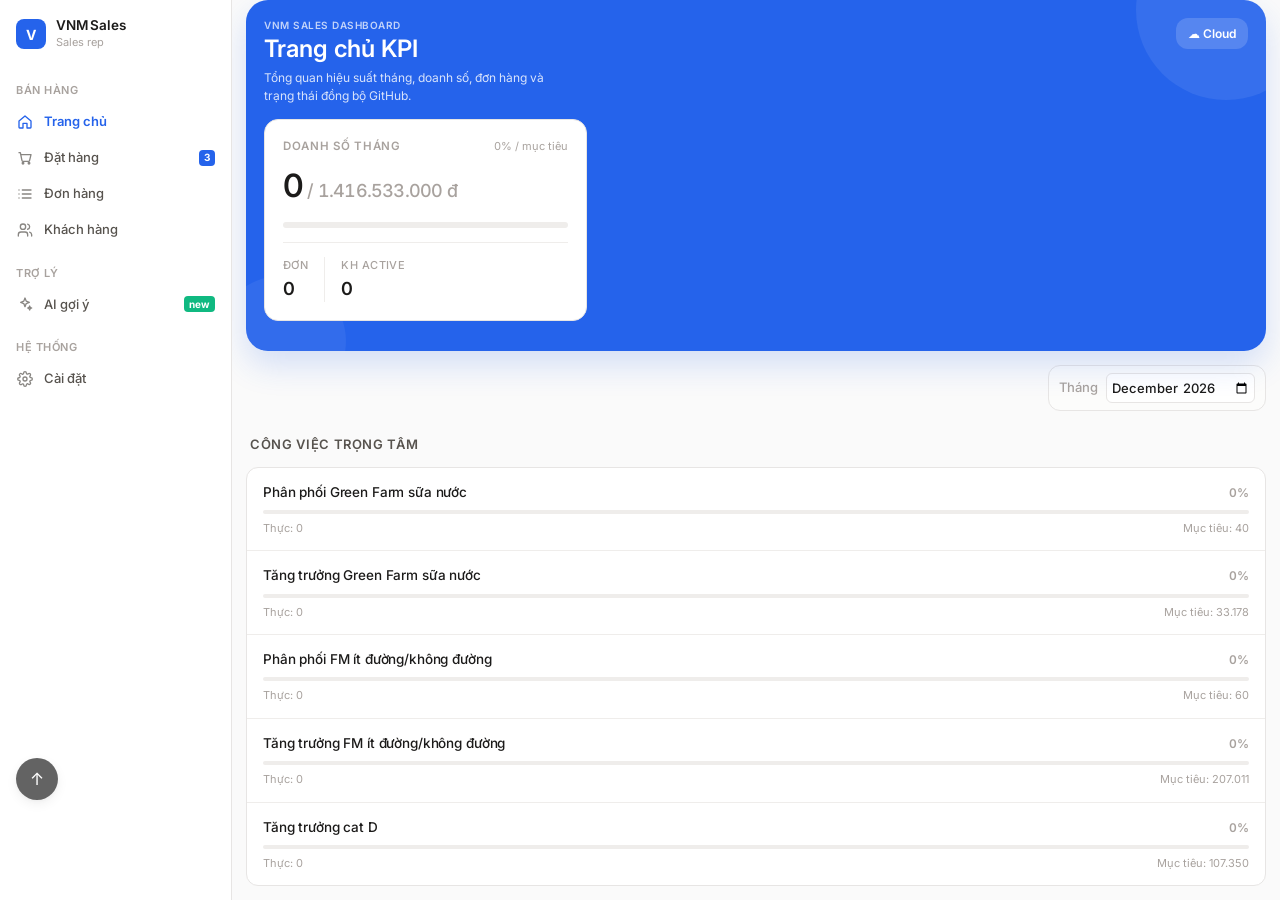
==== commit d5caebd7: "feat(desktop): refactor layout and fix tabbar visibility for desktop/mobile" ====
--- a/index.html
+++ b/index.html
@@ -2,7 +2,7 @@
 <html lang="vi">
 <head>
 <meta charset="UTF-8">
-<meta name="viewport" content="width=390,initial-scale=1,maximum-scale=1,minimum-scale=1,user-scalable=no,viewport-fit=cover">
+<meta name="viewport" content="width=device-width,initial-scale=1,maximum-scale=1,minimum-scale=1,user-scalable=no,viewport-fit=cover">
 <meta name="apple-mobile-web-app-capable" content="yes">
 <meta name="apple-mobile-web-app-status-bar-style" content="black-translucent">
 <meta name="apple-mobile-web-app-title" content="VNM Order">
@@ -14,7 +14,7 @@
   document.documentElement.setAttribute('data-theme', savedThemeMode === 'dark' ? 'dark' : 'light');
 } catch (e) {}
 </script>
-<link rel="stylesheet" href="css/style.css">
+<link rel="stylesheet" href="css/style.css?v=1.1">
 </head>
 <body>
 
@@ -25,6 +25,9 @@
 </div>
 
 <div id="main">
+
+<!-- TAB BAR & SIDEBAR -->
+<div id="desktop-sidebar"></div>
 
 <!-- TRANG CHỦ KPI -->
 <div id="page-home" class="page on" role="tabpanel" aria-labelledby="tab-home">
@@ -46,29 +49,26 @@
 
 <!-- ĐẶT HÀNG -->
 <div id="page-order" class="page" role="tabpanel" aria-labelledby="tab-order">
-  <div class="sbar" style="padding-bottom:6px">
-    <div class="page-head-inline">
-      <div>
-        <div class="page-kicker">Bán hàng</div>
-        <div class="page-title">Đặt hàng</div>
-      </div>
-      <button class="head-mini-btn" onclick="gotoTab('don')">Xem đơn</button>
-    </div>
-    <div id="cus-selector" style="margin-bottom:6px"></div>
-    <div class="sinp-wrap">
-      <span class="sico">🔍</span>
+  <div class="mobile-header">
+    <div class="mobile-eyebrow">Khách hàng đặt hàng</div>
+    <div id="cus-selector" style="margin-bottom:12px"></div>
+    <div class="search-field md" style="margin-bottom:12px">
+      <script>document.write(window.renderIcon ? window.renderIcon('search', 16, 2) : '🔍')</script>
       <input type="text" id="order-q" placeholder="Tìm sản phẩm, mã SP..." oninput="debounceRender('order')" aria-label="Tìm sản phẩm">
     </div>
-    <div class="pills">
-      <div class="pill on-all" onclick="setNhom(this,'order','')">Tất cả</div>
-      <div class="pill" onclick="setNhom(this,'order','A')">A·Bột</div>
-      <div class="pill" onclick="setNhom(this,'order','B')">B·Đặc</div>
-      <div class="pill" onclick="setNhom(this,'order','C')">C·Nước</div>
-      <div class="pill" onclick="setNhom(this,'order','D')">D·Chua</div>
-    </div>
-    <div class="pills" id="brand-pills" style="margin-top:5px;display:none"></div>
-  </div>
-  <div id="order-list"></div>
+    <div class="pills-scroll-wrapper" style="overflow-x:auto; margin:0 -20px; padding:0 20px; -webkit-overflow-scrolling:touch">
+      <div class="pills" style="display:flex;white-space:nowrap;gap:8px;padding-bottom:2px">
+        <div class="tag tag-soft pill on-all" onclick="setNhom(this,'order','')" style="cursor:pointer;height:26px;padding:0 12px;border-radius:14px">Tất cả</div>
+        <div class="tag tag-outline pill" onclick="setNhom(this,'order','A')" style="cursor:pointer;height:26px;padding:0 12px;border-radius:14px">Sữa bột</div>
+        <div class="tag tag-outline pill" onclick="setNhom(this,'order','B')" style="cursor:pointer;height:26px;padding:0 12px;border-radius:14px">Sữa đặc</div>
+        <div class="tag tag-outline pill" onclick="setNhom(this,'order','C')" style="cursor:pointer;height:26px;padding:0 12px;border-radius:14px">Sữa nước</div>
+        <div class="tag tag-outline pill" onclick="setNhom(this,'order','D')" style="cursor:pointer;height:26px;padding:0 12px;border-radius:14px">Sữa chua</div>
+      </div>
+      <div class="pills" id="brand-pills" style="display:none;white-space:nowrap;gap:8px;margin-top:8px;padding-bottom:2px"></div>
+    </div>
+  </div>
+  <div id="order-list" style="padding: 12px 20px"></div>
+  <div id="floating-cart"></div>
 </div>
 
 <!-- ĐƠN HÀNG -->
@@ -245,17 +245,20 @@
   </div>
 </div>
 
-<script src="js/config.js"></script>
-<script src="js/data.js"></script>
-<script src="js/cart.js"></script>
-<script src="js/ui.js"></script>
-<script src="js/km.js"></script>
-<script src="js/customer.js"></script>
-<script src="js/sync.js"></script>
-<script src="js/ai-service.js"></script>
-<script src="js/ai-context.js"></script>
-<script src="js/ai-chat.js"></script>
-<script src="js/ai-ui.js"></script>
-<script src="js/main.js"></script>
+<script src="js/config.js?v=1.1"></script>
+<script src="js/data.js?v=1.1"></script>
+<script src="js/cart.js?v=1.1"></script>
+<script src="js/ui.js?v=1.1"></script>
+<script src="js/km.js?v=1.1"></script>
+<script src="js/customer.js?v=1.1"></script>
+<script src="js/sync.js?v=1.1"></script>
+<script src="js/ai-service.js?v=1.1"></script>
+<script src="js/ai-context.js?v=1.1"></script>
+<script src="js/ai-chat.js?v=1.1"></script>
+<script src="js/ai-ui.js?v=1.1"></script>
+<script src="js/mobile-ui.js?v=1.1"></script>
+<script src="js/main.js?v=1.1"></script>
 </body>
 </html>
+
+
--- a/css/style.css
+++ b/css/style.css
@@ -1,33 +1,37 @@
 /* ============================================================
-   VNM ORDER v7 — Warm Minimal · Vinamilk Orange
-   Primary: #F26322  Background: #F5F2EE  Card: #FFFFFF
+   VNM ORDER v8 — Redesigned Interface
    ============================================================ */
+
+/* Import design tokens */
+@import url('./tokens.css');
+/* Import UI Primitives */
+@import url('./ui-primitives.css');
+/* Import Mobile UI */
+@import url('./mobile-ui.css');
 
 *{box-sizing:border-box;margin:0;padding:0;-webkit-tap-highlight-color:transparent}
 html,body{width:100%;overflow-x:hidden}
 body{
-  font-family:'SF Pro Display',-apple-system,BlinkMacSystemFont,'Segoe UI',sans-serif;
-  background:var(--bg);color:var(--n1);font-size:14px;
-  -webkit-text-size-adjust:100%;line-height:1.5;
-  -webkit-font-smoothing:antialiased;-moz-osx-font-smoothing:grayscale;
-  transition:background .25s,color .25s
-}
+  font-family: var(--font-sans);
+  background: var(--bg);
+  color: var(--text);
+  font-size: 14px;
+  -webkit-text-size-adjust: 100%;
+  line-height: 1.5;
+  -webkit-font-smoothing: antialiased;
+  -moz-osx-font-smoothing: grayscale;
+  transition: background .25s, color .25s;
+}
+
+h1, h2, h3, h4, h5, h6 {
+  letter-spacing: -0.01em;
+}
+
+.tabular-nums {
+  font-variant-numeric: tabular-nums;
+}
+
 input,button,select,textarea{font-family:inherit;font-size:16px}
-
-/* ── TOKENS ─────────────────────────────────────────────── */
-:root{
-  --orange:#F26322;--orangeD:#D04F10;--orangeL:#FEF0E8;--orangeMid:#F5C4A0;
-  --bg:#F5F2EE;--card:#FFFFFF;
-  --n1:#1A1A1A;--n2:#444;--n3:#777;--n4:#B0ABA5;--n5:#DDD9D4;--n6:#F0EDE8;--n7:#F8F6F3;
-  --blue:#2563EB;--blueL:#EFF6FF;
-  --red:#D63030;--redL:#FFF0F0;
-  --green:#2A7A45;--greenL:#EBF7EF;
-  --gold:#C97B0A;--goldL:#FFF8E6;
-  --shadow-sm:0 1px 3px rgba(26,26,26,.06),0 1px 2px rgba(26,26,26,.04);
-  --shadow:0 4px 14px rgba(26,26,26,.08);
-  --shadow-lg:0 8px 28px rgba(26,26,26,.11);
-  --shadow-orange:0 4px 16px rgba(242,99,34,.22);
-  --R:16px;--Rs:10px;--Rr:100px;
   --tabbar-bg:rgba(255,255,255,.96);
   --overlay:rgba(26,26,26,.55)
 }
@@ -851,3 +855,17 @@
   .btn-kmt{flex:1 1 calc(100% - 46px)}
   .btn-kmd{flex:0 0 40px;padding:0}
 }
+
+/* DESKTOP CUSTOMER UI */
+html[data-layout='desktop'] #page-kh .sbar { display: none; }
+html[data-layout='desktop'] #kh-list { padding-bottom: 0; display: flex; flex-direction: column; height: 100%; }
+
+
+/* DESKTOP GLOBAL LAYOUT */
+html[data-layout='desktop'] body { overflow: hidden; }
+html[data-layout='desktop'] #main { display: flex; height: 100vh; box-sizing: border-box; padding: 0; }
+html[data-layout='desktop'] .page { flex: 1; min-height: 0; height: 100%; border-radius: 0; }
+html[data-layout='desktop'] #tabbar { display: none !important; }
+#desktop-sidebar { display: none; }
+html[data-layout='desktop'] #desktop-sidebar { display: flex; width: 232px; flex-shrink: 0; border-right: 1px solid var(--border); background: var(--surface); flex-direction: column; }
+
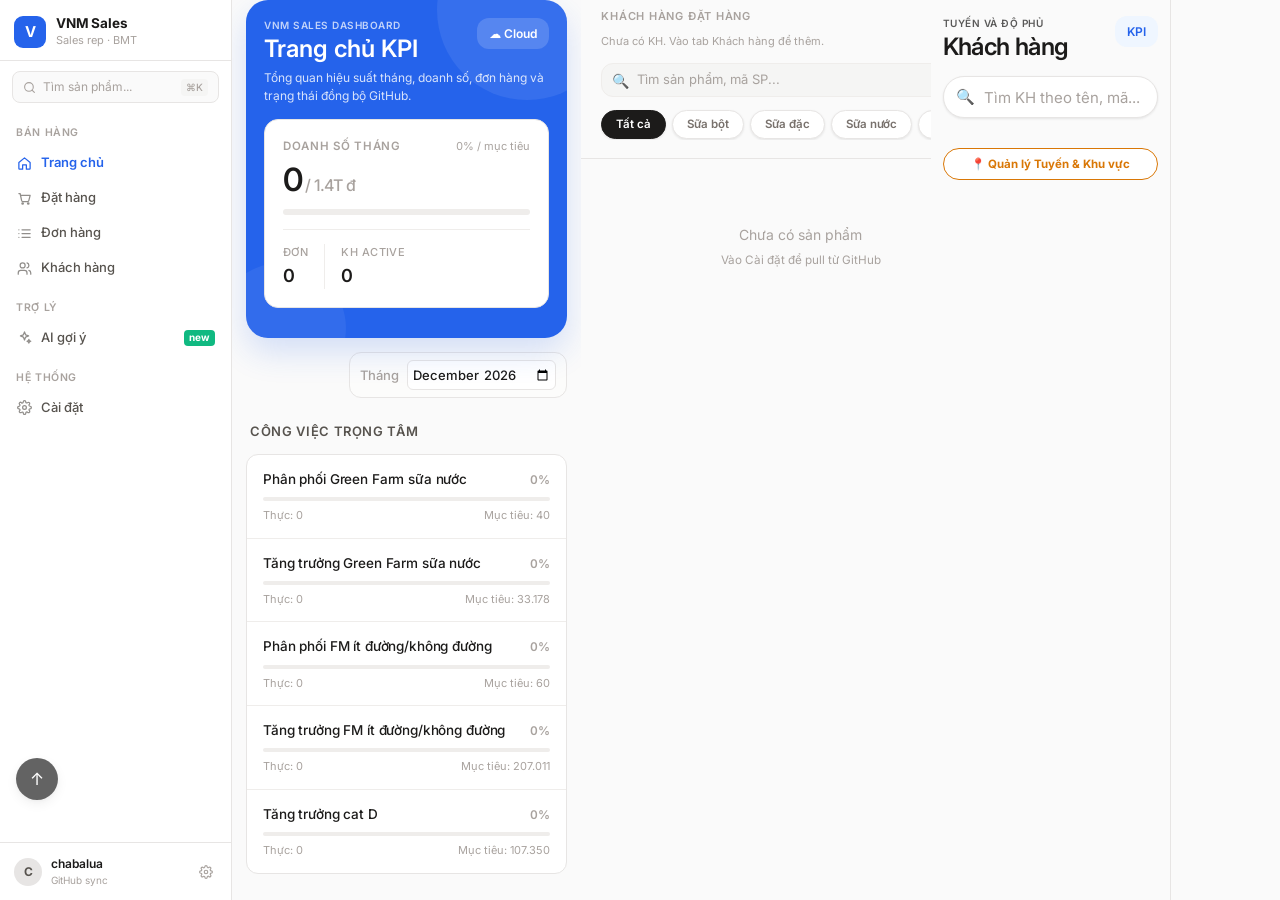
==== commit 247d29b1: "fix(ui): sửa tab bar mobile, layout desktop, dashboard KPI và card width - Mobile tab bar: 5 tab đún" ====
--- a/index.html
+++ b/index.html
@@ -14,7 +14,8 @@
   document.documentElement.setAttribute('data-theme', savedThemeMode === 'dark' ? 'dark' : 'light');
 } catch (e) {}
 </script>
-<link rel="stylesheet" href="css/style.css?v=1.1">
+<link rel="stylesheet" href="css/style.css?v=1.2">
+<link rel="stylesheet" href="css/mobile-ui.css?v=1.2">
 </head>
 <body>
 
@@ -41,7 +42,7 @@
         <button class="hero-sync-btn" onclick="syncOpenSettings()">☁️ Cloud</button>
       </div>
       <div class="home-subtitle">Tổng quan hiệu suất tháng, doanh số, đơn hàng và trạng thái đồng bộ GitHub.</div>
-      <div id="home-hero-metrics" class="hero-metrics"></div>
+      <div id="home-hero-metrics" style="margin-top:14px; position:relative; z-index:1;"></div>
     </div>
     <div id="home-content"></div>
   </div>
@@ -57,18 +58,19 @@
       <input type="text" id="order-q" placeholder="Tìm sản phẩm, mã SP..." oninput="debounceRender('order')" aria-label="Tìm sản phẩm">
     </div>
     <div class="pills-scroll-wrapper" style="overflow-x:auto; margin:0 -20px; padding:0 20px; -webkit-overflow-scrolling:touch">
-      <div class="pills" style="display:flex;white-space:nowrap;gap:8px;padding-bottom:2px">
-        <div class="tag tag-soft pill on-all" onclick="setNhom(this,'order','')" style="cursor:pointer;height:26px;padding:0 12px;border-radius:14px">Tất cả</div>
-        <div class="tag tag-outline pill" onclick="setNhom(this,'order','A')" style="cursor:pointer;height:26px;padding:0 12px;border-radius:14px">Sữa bột</div>
-        <div class="tag tag-outline pill" onclick="setNhom(this,'order','B')" style="cursor:pointer;height:26px;padding:0 12px;border-radius:14px">Sữa đặc</div>
-        <div class="tag tag-outline pill" onclick="setNhom(this,'order','C')" style="cursor:pointer;height:26px;padding:0 12px;border-radius:14px">Sữa nước</div>
-        <div class="tag tag-outline pill" onclick="setNhom(this,'order','D')" style="cursor:pointer;height:26px;padding:0 12px;border-radius:14px">Sữa chua</div>
-      </div>
-      <div class="pills" id="brand-pills" style="display:none;white-space:nowrap;gap:8px;margin-top:8px;padding-bottom:2px"></div>
-    </div>
-  </div>
-  <div id="order-list" style="padding: 12px 20px"></div>
+      <div class="pills" style="margin-bottom:2px">
+        <div class="pill on-all" onclick="setNhom(this,'order','')">Tất cả</div>
+        <div class="pill" onclick="setNhom(this,'order','A')">Sữa bột</div>
+        <div class="pill" onclick="setNhom(this,'order','B')">Sữa đặc</div>
+        <div class="pill" onclick="setNhom(this,'order','C')">Sữa nước</div>
+        <div class="pill" onclick="setNhom(this,'order','D')">Sữa chua</div>
+      </div>
+      <div class="pills" id="brand-pills" style="display:none;margin-top:2px;margin-bottom:6px"></div>
+    </div>
+  </div>
+  <div id="order-list" style="padding: 12px 0"></div>
   <div id="floating-cart"></div>
+  <div id="order-desktop-side"></div>
 </div>
 
 <!-- ĐƠN HÀNG -->
@@ -155,9 +157,9 @@
     </div>
     <div class="pills" id="cus-route-pills" style="margin-bottom:5px"></div>
     <div style="display:flex;gap:6px;flex-wrap:wrap">
-      <button onclick="cusExport()" style="flex:1;height:32px;border:1.5px solid var(--vm);border-radius:var(--Rr);background:var(--card);color:var(--vm);font-size:11.5px;font-weight:700;cursor:pointer">📤 Xuất KH</button>
-      <button onclick="cusImport()" style="flex:1;height:32px;border:1.5px solid var(--b);border-radius:var(--Rr);background:var(--card);color:var(--b);font-size:11.5px;font-weight:700;cursor:pointer">📥 Nhập KH</button>
-      <button onclick="cusManageRoutes()" style="flex:1;height:32px;border:1.5px solid var(--o);border-radius:var(--Rr);background:var(--card);color:var(--o);font-size:11.5px;font-weight:700;cursor:pointer">📍 Tuyến</button>
+      
+      
+      <button onclick="cusManageRoutes()" style="flex:1;height:32px;border:1.5px solid var(--o);border-radius:var(--Rr);background:var(--card);color:var(--o);font-size:11.5px;font-weight:700;cursor:pointer">📍 Quản lý Tuyến & Khu vực</button>
     </div>
   </div>
   <div id="kh-list" style="padding-bottom:72px"></div>
@@ -173,10 +175,10 @@
     <button class="head-mini-btn" onclick="gotoTab('adm')">Cài đặt</button>
   </div>
   <div style="background:var(--card);margin:8px 12px;border-radius:var(--R);padding:12px;display:flex;gap:8px;flex-wrap:wrap;box-shadow:var(--shadow)">
-    <button onclick="kmOpenModal()" class="btn-tool filled" style="flex:1;margin:0;height:42px;background:linear-gradient(135deg,#16A34A,#22C55E);border-color:#16A34A">＋ Thêm CT KM</button>
-    <button onclick="exportKM()" class="btn-tool" style="flex:1;margin:0;height:42px">📤 Xuất CT KM</button>
-    <button onclick="importKM()" class="btn-tool" style="flex:1;margin:0;height:42px">📥 Nhập CT KM</button>
-    <button onclick="loadKMFromURL()" class="btn-tool" style="flex:1;margin:0;height:42px">🌐 Load từ URL</button>
+      <button onclick="kmOpenModal()" class="btn-tool filled" style="width:100%;height:42px;background:linear-gradient(135deg,#16A34A,#22C55E);border-color:#16A34A;display:flex;align-items:center;justify-content:center;gap:6px">
+        <script>document.write(window.renderIcon ? window.renderIcon('plus', 18, 2.5) : '＋')</script>
+        Thêm Chương trình KM mới
+      </button>
   </div>
   <div style="background:var(--card);margin:0 12px 8px;border-radius:var(--R);padding:10px 12px;display:flex;gap:8px;align-items:center;box-shadow:var(--shadow)">
     <input id="km-search-input" type="search" placeholder="Tìm theo tên CT KM..." oninput="kmSearchByName(this.value)" aria-label="Tìm chương trình khuyến mãi" style="flex:1;min-width:170px;height:40px;border:1.5px solid var(--n5);border-radius:var(--Rs);padding:0 14px;font-size:14px;">
@@ -245,19 +247,19 @@
   </div>
 </div>
 
-<script src="js/config.js?v=1.1"></script>
-<script src="js/data.js?v=1.1"></script>
-<script src="js/cart.js?v=1.1"></script>
-<script src="js/ui.js?v=1.1"></script>
-<script src="js/km.js?v=1.1"></script>
-<script src="js/customer.js?v=1.1"></script>
-<script src="js/sync.js?v=1.1"></script>
-<script src="js/ai-service.js?v=1.1"></script>
-<script src="js/ai-context.js?v=1.1"></script>
-<script src="js/ai-chat.js?v=1.1"></script>
-<script src="js/ai-ui.js?v=1.1"></script>
-<script src="js/mobile-ui.js?v=1.1"></script>
-<script src="js/main.js?v=1.1"></script>
+<script src="js/config.js?v=1.2"></script>
+<script src="js/data.js?v=1.2"></script>
+<script src="js/cart.js?v=1.2"></script>
+<script src="js/ui.js?v=1.2"></script>
+<script src="js/km.js?v=1.2"></script>
+<script src="js/customer.js?v=1.2"></script>
+<script src="js/sync.js?v=1.2"></script>
+<script src="js/ai-service.js?v=1.2"></script>
+<script src="js/ai-context.js?v=1.2"></script>
+<script src="js/ai-chat.js?v=1.2"></script>
+<script src="js/ai-ui.js?v=1.2"></script>
+<script src="js/mobile-ui.js?v=1.2"></script>
+<script src="js/main.js?v=1.2"></script>
 </body>
 </html>
 
--- a/css/style.css
+++ b/css/style.css
@@ -45,16 +45,8 @@
   --tabbar-bg:rgba(26,22,18,.95);--overlay:rgba(0,0,0,.72)
 }
 
-/* ── TABBAR ──────────────────────────────────────────────── */
-#tabbar{
-  position:fixed;left:10px;right:10px;
-  bottom:calc(8px + env(safe-area-inset-bottom));
-  z-index:300;background:var(--tabbar-bg);
-  backdrop-filter:blur(20px);-webkit-backdrop-filter:blur(20px);
-  display:flex;border:0.5px solid var(--n5);
-  box-shadow:0 8px 32px rgba(0,0,0,.10);
-  border-radius:28px;padding:6px
-}
+/* ── TABBAR — styled by mobile-ui.css ───────────────────── */
+/* Legacy .tb rules kept for initial render before JS replaces innerHTML */
 .tb{
   flex:1;border:none;background:none;color:var(--n4);
   font-size:9.5px;font-weight:600;letter-spacing:.15px;
@@ -856,16 +848,50 @@
   .btn-kmd{flex:0 0 40px;padding:0}
 }
 
-/* DESKTOP CUSTOMER UI */
-html[data-layout='desktop'] #page-kh .sbar { display: none; }
-html[data-layout='desktop'] #kh-list { padding-bottom: 0; display: flex; flex-direction: column; height: 100%; }
-
-
 /* DESKTOP GLOBAL LAYOUT */
 html[data-layout='desktop'] body { overflow: hidden; }
 html[data-layout='desktop'] #main { display: flex; height: 100vh; box-sizing: border-box; padding: 0; }
 html[data-layout='desktop'] .page { flex: 1; min-height: 0; height: 100%; border-radius: 0; }
 html[data-layout='desktop'] #tabbar { display: none !important; }
+html[data-layout='desktop'] .page { padding-bottom: 0 !important; }
 #desktop-sidebar { display: none; }
 html[data-layout='desktop'] #desktop-sidebar { display: flex; width: 232px; flex-shrink: 0; border-right: 1px solid var(--border); background: var(--surface); flex-direction: column; }
 
+/* DESKTOP ORDER — 2-column layout */
+html[data-layout='desktop'] #page-order { display: grid !important; grid-template-columns: 1fr 300px; grid-template-rows: auto 1fr; overflow: hidden; }
+html[data-layout='desktop'] #page-order .mobile-header { grid-column: 1; grid-row: 1; border-bottom: 1px solid var(--border); overflow-y: visible; }
+html[data-layout='desktop'] #page-order #order-list { grid-column: 1; grid-row: 2; overflow-y: auto; padding-bottom: 16px !important; }
+html[data-layout='desktop'] #page-order #floating-cart { display: none; }
+html[data-layout='desktop'] #order-desktop-side { grid-column: 2; grid-row: 1 / span 2; overflow-y: auto; border-left: 1px solid var(--border); background: var(--surface); padding: 16px 12px; display: flex; flex-direction: column; gap: 12px; }
+#order-desktop-side { display: none; }
+
+/* DESKTOP CUSTOMER — 2-column layout (filter + list) */
+html[data-layout='desktop'] #page-kh { display: flex !important; flex-direction: row; overflow: hidden; }
+html[data-layout='desktop'] #page-kh .sbar { display: flex !important; flex-direction: column; width: 240px; flex-shrink: 0; border-right: 1px solid var(--border); overflow-y: auto; padding: 16px 12px; gap: 8px; }
+html[data-layout='desktop'] #kh-list { flex: 1; overflow-y: auto; padding-bottom: 0; height: 100%; }
+
+/* DESKTOP CART PANEL components */
+.desktop-panel-card { background: var(--card); border-radius: var(--R); border: 1px solid var(--border); overflow: hidden; }
+.desktop-panel-head { padding: 12px 14px 8px; border-bottom: 1px solid var(--border); }
+.desktop-panel-kicker { font-size: 10px; font-weight: 600; color: var(--text-tertiary); text-transform: uppercase; letter-spacing: .06em; margin-bottom: 2px; }
+.desktop-panel-title { font-size: 14px; font-weight: 700; color: var(--text); letter-spacing: -.01em; }
+.desktop-cart-total { font-size: 22px; font-weight: 800; color: var(--orange); padding: 10px 14px 0; letter-spacing: -.02em; }
+.desktop-cart-meta { font-size: 11.5px; color: var(--text-tertiary); padding: 2px 14px 8px; }
+.desktop-cart-items { padding: 0 14px 8px; display: flex; flex-direction: column; gap: 6px; }
+.desktop-cart-row { display: flex; align-items: center; gap: 8px; padding: 6px 0; border-bottom: 1px solid var(--border); }
+.desktop-cart-row:last-child { border-bottom: none; }
+.desktop-cart-name { flex: 1; font-size: 12px; font-weight: 500; color: var(--text); min-width: 0; overflow: hidden; text-overflow: ellipsis; white-space: nowrap; }
+.desktop-cart-sub { font-size: 11px; color: var(--text-tertiary); white-space: nowrap; }
+.desktop-cart-value { font-size: 12px; font-weight: 600; color: var(--text); white-space: nowrap; }
+.desktop-cart-actions { padding: 8px 14px 12px; display: flex; flex-direction: column; gap: 6px; }
+.desktop-primary-btn { width: 100%; height: 36px; background: var(--orange); color: #fff; border: none; border-radius: var(--Rs); font-size: 13px; font-weight: 600; cursor: pointer; }
+.desktop-primary-btn:active { opacity: .85; }
+.desktop-secondary-btn { width: 100%; height: 36px; background: transparent; color: var(--orange); border: 1.5px solid var(--orange); border-radius: var(--Rs); font-size: 13px; font-weight: 600; cursor: pointer; }
+.desktop-secondary-btn:active { opacity: .85; }
+.desktop-empty { padding: 16px 14px; font-size: 12.5px; color: var(--text-tertiary); line-height: 1.5; }
+.desktop-order-history-row { display: flex; align-items: center; justify-content: space-between; gap: 8px; padding: 8px 14px; border-bottom: 1px solid var(--border); }
+.desktop-order-history-row:last-child { border-bottom: none; }
+.desktop-order-history-code { font-size: 12.5px; font-weight: 600; color: var(--text); }
+.desktop-order-history-meta { font-size: 11px; color: var(--text-tertiary); margin-top: 1px; }
+.desktop-order-history-value { font-size: 12.5px; font-weight: 700; color: var(--orange); white-space: nowrap; }
+
--- a/css/mobile-ui.css
+++ b/css/mobile-ui.css
@@ -0,0 +1,129 @@
+/* =========================================================================
+   Mobile UI Styles
+   ========================================================================= */
+
+/* --- Bottom Nav Bar --- */
+#tabbar {
+  position: fixed;
+  bottom: 0; left: 0; right: 0;
+  height: 64px;
+  background-color: var(--surface);
+  border-top: 1px solid var(--border);
+  border-radius: 0;
+  padding-bottom: env(safe-area-inset-bottom, 0px);
+  z-index: 1000;
+  display: flex;
+  justify-content: space-around;
+  align-items: center;
+  box-shadow: 0 -1px 0 var(--border);
+}
+
+.mobile-tab-bar {
+  display: flex;
+  width: 100%;
+  height: 100%;
+  justify-content: space-around;
+  padding: 8px 4px 6px;
+}
+
+.tab-item {
+  flex: 1;
+  display: flex;
+  flex-direction: column;
+  align-items: center;
+  justify-content: center;
+  gap: 3px;
+  color: var(--text-tertiary);
+  cursor: pointer;
+  padding: 4px 2px;
+  transition: color 0.15s ease;
+}
+
+.tab-item.active {
+  color: var(--accent, var(--orange));
+}
+
+.tab-icon {
+  display: flex;
+  align-items: center;
+  justify-content: center;
+}
+
+.tab-label {
+  font-size: 10px;
+  font-weight: 500;
+  letter-spacing: -0.005em;
+}
+
+.tab-item.active .tab-label {
+  font-weight: 600;
+}
+
+/* Page padding for bottom nav */
+.page {
+  padding-bottom: calc(64px + env(safe-area-inset-bottom, 16px) + 16px) !important;
+}
+
+/* --- Mobile Header --- */
+.mobile-header {
+  padding: 8px 20px 16px;
+  background-color: var(--bg);
+}
+
+.mobile-eyebrow {
+  font-size: 11px;
+  font-weight: 600;
+  color: var(--text-tertiary);
+  text-transform: uppercase;
+  letter-spacing: 0.07em;
+  margin-bottom: 4px;
+}
+
+.mobile-header-content {
+  display: flex;
+  align-items: flex-start;
+  justify-content: space-between;
+  gap: 12px;
+}
+
+.mobile-header-title {
+  margin: 0;
+  font-size: 26px;
+  font-weight: 600;
+  color: var(--text);
+  letter-spacing: -0.025em;
+  line-height: 1.15;
+}
+
+.mobile-header-subtitle {
+  font-size: 13.5px;
+  color: var(--text-secondary);
+  margin-top: 4px;
+  letter-spacing: -0.005em;
+}
+
+.mobile-header-action {
+  width: 36px;
+  height: 36px;
+  border-radius: 10px;
+  background: var(--surface);
+  border: 1px solid var(--border);
+  display: flex;
+  align-items: center;
+  justify-content: center;
+  color: var(--text-secondary);
+  position: relative;
+  cursor: pointer;
+  flex-shrink: 0;
+}
+
+.mobile-notification-dot {
+  position: absolute;
+  top: 8px;
+  right: 8px;
+  width: 7px;
+  height: 7px;
+  border-radius: 99px;
+  background: var(--danger);
+  border: 1.5px solid var(--surface);
+}
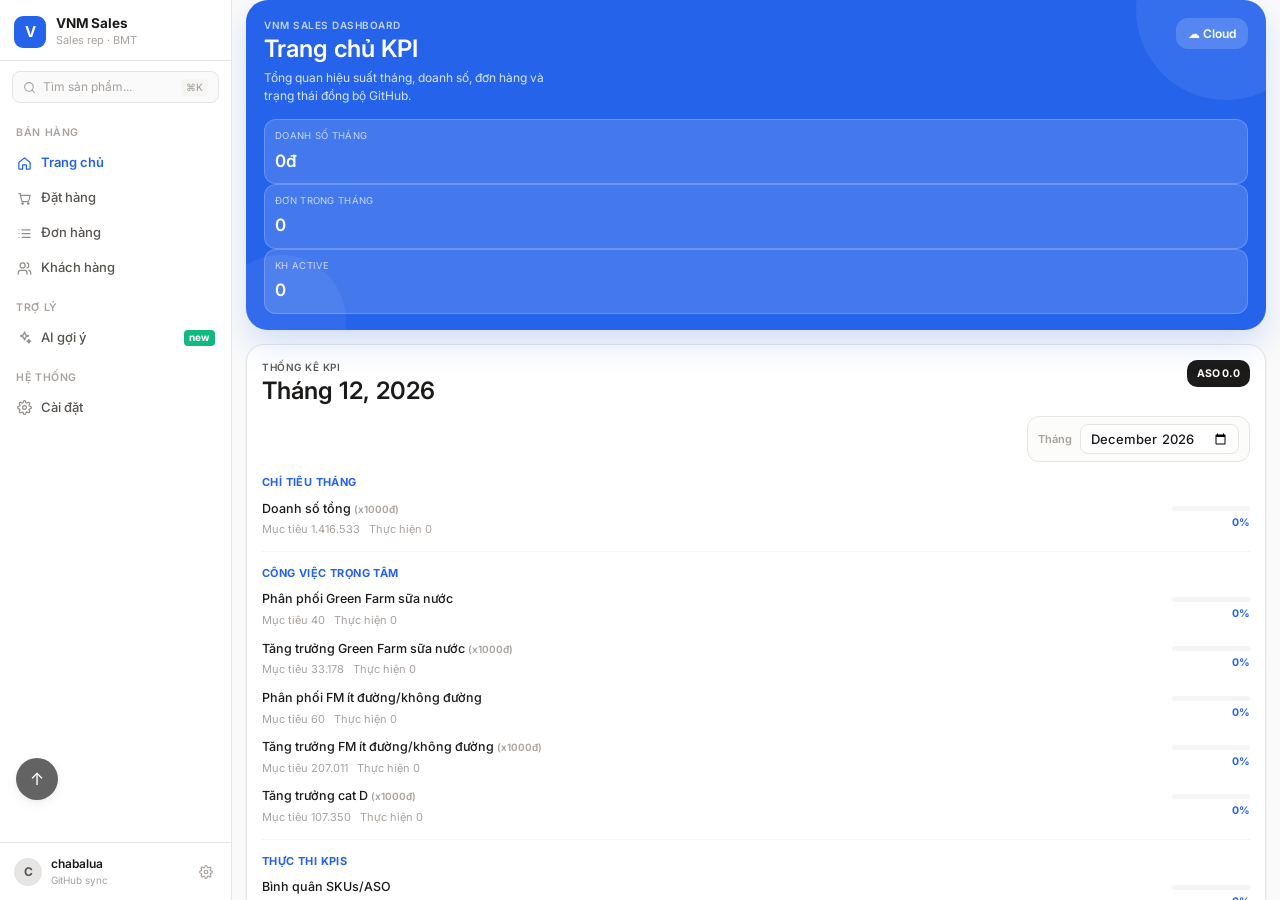
==== commit 188a039d: "refactor: tach module va harden du lieu CTKM" ====
--- a/index.html
+++ b/index.html
@@ -251,8 +251,14 @@
 <script src="js/data.js?v=1.2"></script>
 <script src="js/cart.js?v=1.2"></script>
 <script src="js/ui.js?v=1.2"></script>
+<script src="js/order-pricing-ui.js?v=1.2"></script>
+<script src="js/order-interactions-ui.js?v=1.2"></script>
+<script src="js/order-render-ui.js?v=1.2"></script>
+<script src="js/admin-products-ui.js?v=1.2"></script>
 <script src="js/km.js?v=1.2"></script>
-<script src="js/customer.js?v=1.2"></script>
+<script src="js/customer-data.js?v=1.2"></script>
+<script src="js/customer-reward.js?v=1.2"></script>
+<script src="js/customer-ui.js?v=1.2"></script>
 <script src="js/sync.js?v=1.2"></script>
 <script src="js/ai-service.js?v=1.2"></script>
 <script src="js/ai-context.js?v=1.2"></script>
--- a/css/style.css
+++ b/css/style.css
@@ -857,18 +857,18 @@
 #desktop-sidebar { display: none; }
 html[data-layout='desktop'] #desktop-sidebar { display: flex; width: 232px; flex-shrink: 0; border-right: 1px solid var(--border); background: var(--surface); flex-direction: column; }
 
-/* DESKTOP ORDER — 2-column layout */
-html[data-layout='desktop'] #page-order { display: grid !important; grid-template-columns: 1fr 300px; grid-template-rows: auto 1fr; overflow: hidden; }
-html[data-layout='desktop'] #page-order .mobile-header { grid-column: 1; grid-row: 1; border-bottom: 1px solid var(--border); overflow-y: visible; }
-html[data-layout='desktop'] #page-order #order-list { grid-column: 1; grid-row: 2; overflow-y: auto; padding-bottom: 16px !important; }
-html[data-layout='desktop'] #page-order #floating-cart { display: none; }
-html[data-layout='desktop'] #order-desktop-side { grid-column: 2; grid-row: 1 / span 2; overflow-y: auto; border-left: 1px solid var(--border); background: var(--surface); padding: 16px 12px; display: flex; flex-direction: column; gap: 12px; }
+/* DESKTOP ORDER — 2-column layout (only when active) */
+html[data-layout='desktop'] #page-order.on { display: grid !important; grid-template-columns: 1fr 300px; grid-template-rows: auto 1fr; overflow: hidden; }
+html[data-layout='desktop'] #page-order.on .mobile-header { grid-column: 1; grid-row: 1; border-bottom: 1px solid var(--border); overflow-y: visible; }
+html[data-layout='desktop'] #page-order.on #order-list { grid-column: 1; grid-row: 2; overflow-y: auto; padding-bottom: 16px !important; }
+html[data-layout='desktop'] #page-order.on #floating-cart { display: none; }
+html[data-layout='desktop'] #page-order.on #order-desktop-side { grid-column: 2; grid-row: 1 / span 2; overflow-y: auto; border-left: 1px solid var(--border); background: var(--surface); padding: 16px 12px; display: flex; flex-direction: column; gap: 12px; }
 #order-desktop-side { display: none; }
 
-/* DESKTOP CUSTOMER — 2-column layout (filter + list) */
-html[data-layout='desktop'] #page-kh { display: flex !important; flex-direction: row; overflow: hidden; }
-html[data-layout='desktop'] #page-kh .sbar { display: flex !important; flex-direction: column; width: 240px; flex-shrink: 0; border-right: 1px solid var(--border); overflow-y: auto; padding: 16px 12px; gap: 8px; }
-html[data-layout='desktop'] #kh-list { flex: 1; overflow-y: auto; padding-bottom: 0; height: 100%; }
+/* DESKTOP CUSTOMER — 2-column layout (filter + list, only when active) */
+html[data-layout='desktop'] #page-kh.on { display: flex !important; flex-direction: row; overflow: hidden; }
+html[data-layout='desktop'] #page-kh.on .sbar { display: flex !important; flex-direction: column; width: 240px; flex-shrink: 0; border-right: 1px solid var(--border); overflow-y: auto; padding: 16px 12px; gap: 8px; }
+html[data-layout='desktop'] #page-kh.on #kh-list { flex: 1; overflow-y: auto; padding-bottom: 0; height: 100%; }
 
 /* DESKTOP CART PANEL components */
 .desktop-panel-card { background: var(--card); border-radius: var(--R); border: 1px solid var(--border); overflow: hidden; }
--- a/css/mobile-ui.css
+++ b/css/mobile-ui.css
@@ -6,7 +6,7 @@
 #tabbar {
   position: fixed;
   bottom: 0; left: 0; right: 0;
-  height: 64px;
+  height: calc(64px + env(safe-area-inset-bottom, 0px));
   background-color: var(--surface);
   border-top: 1px solid var(--border);
   border-radius: 0;
